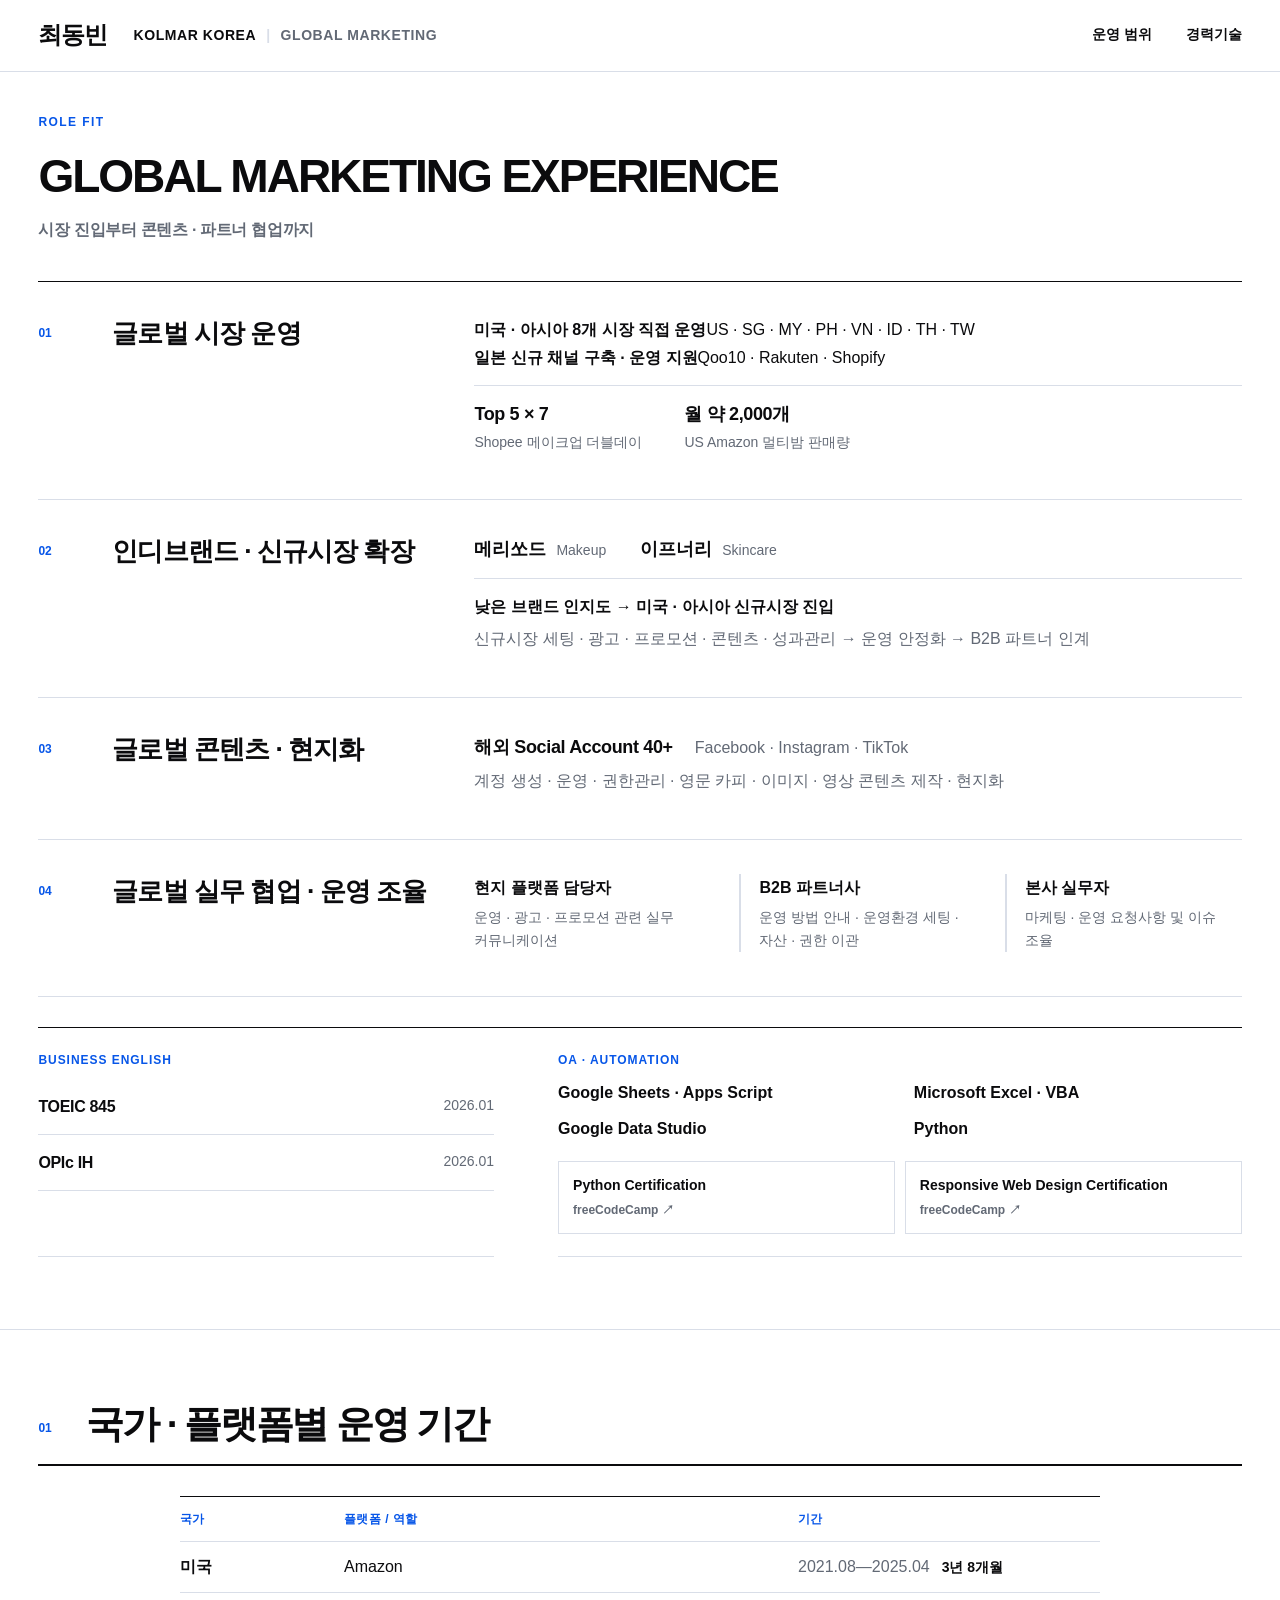
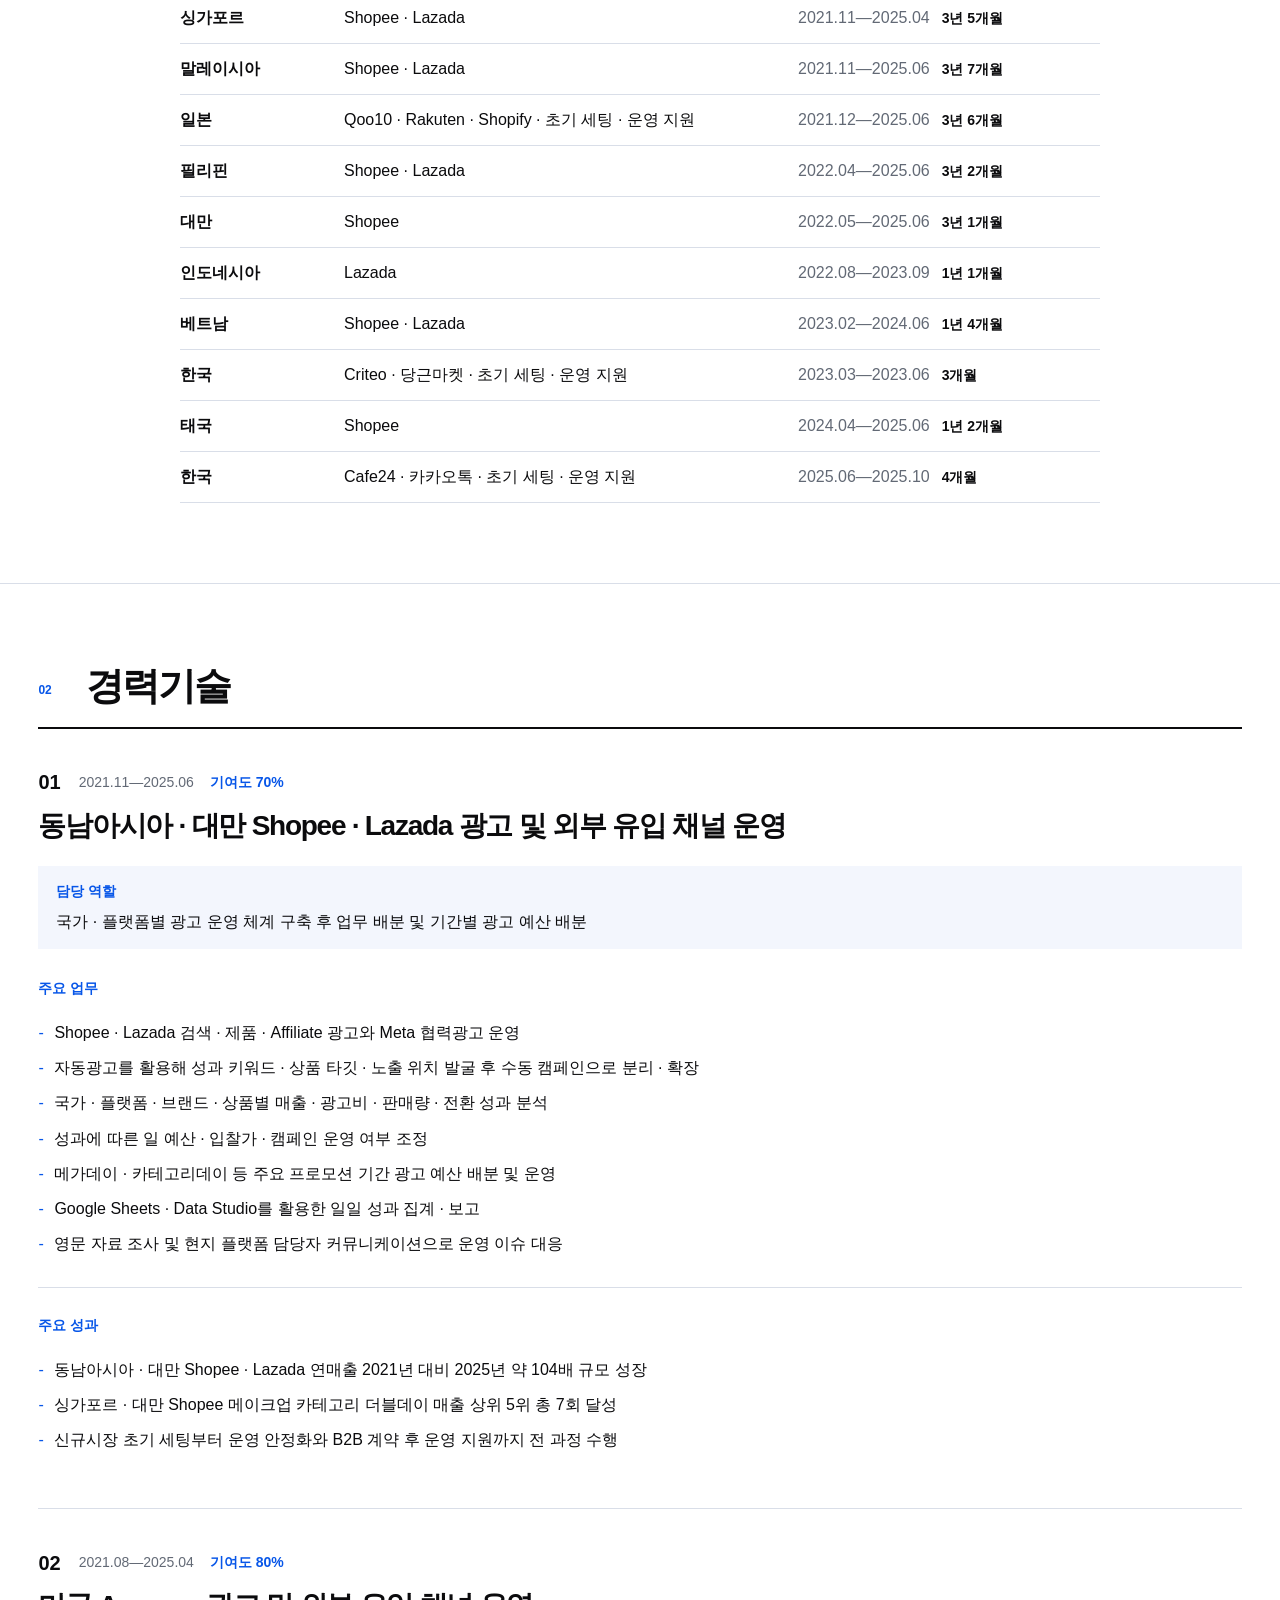
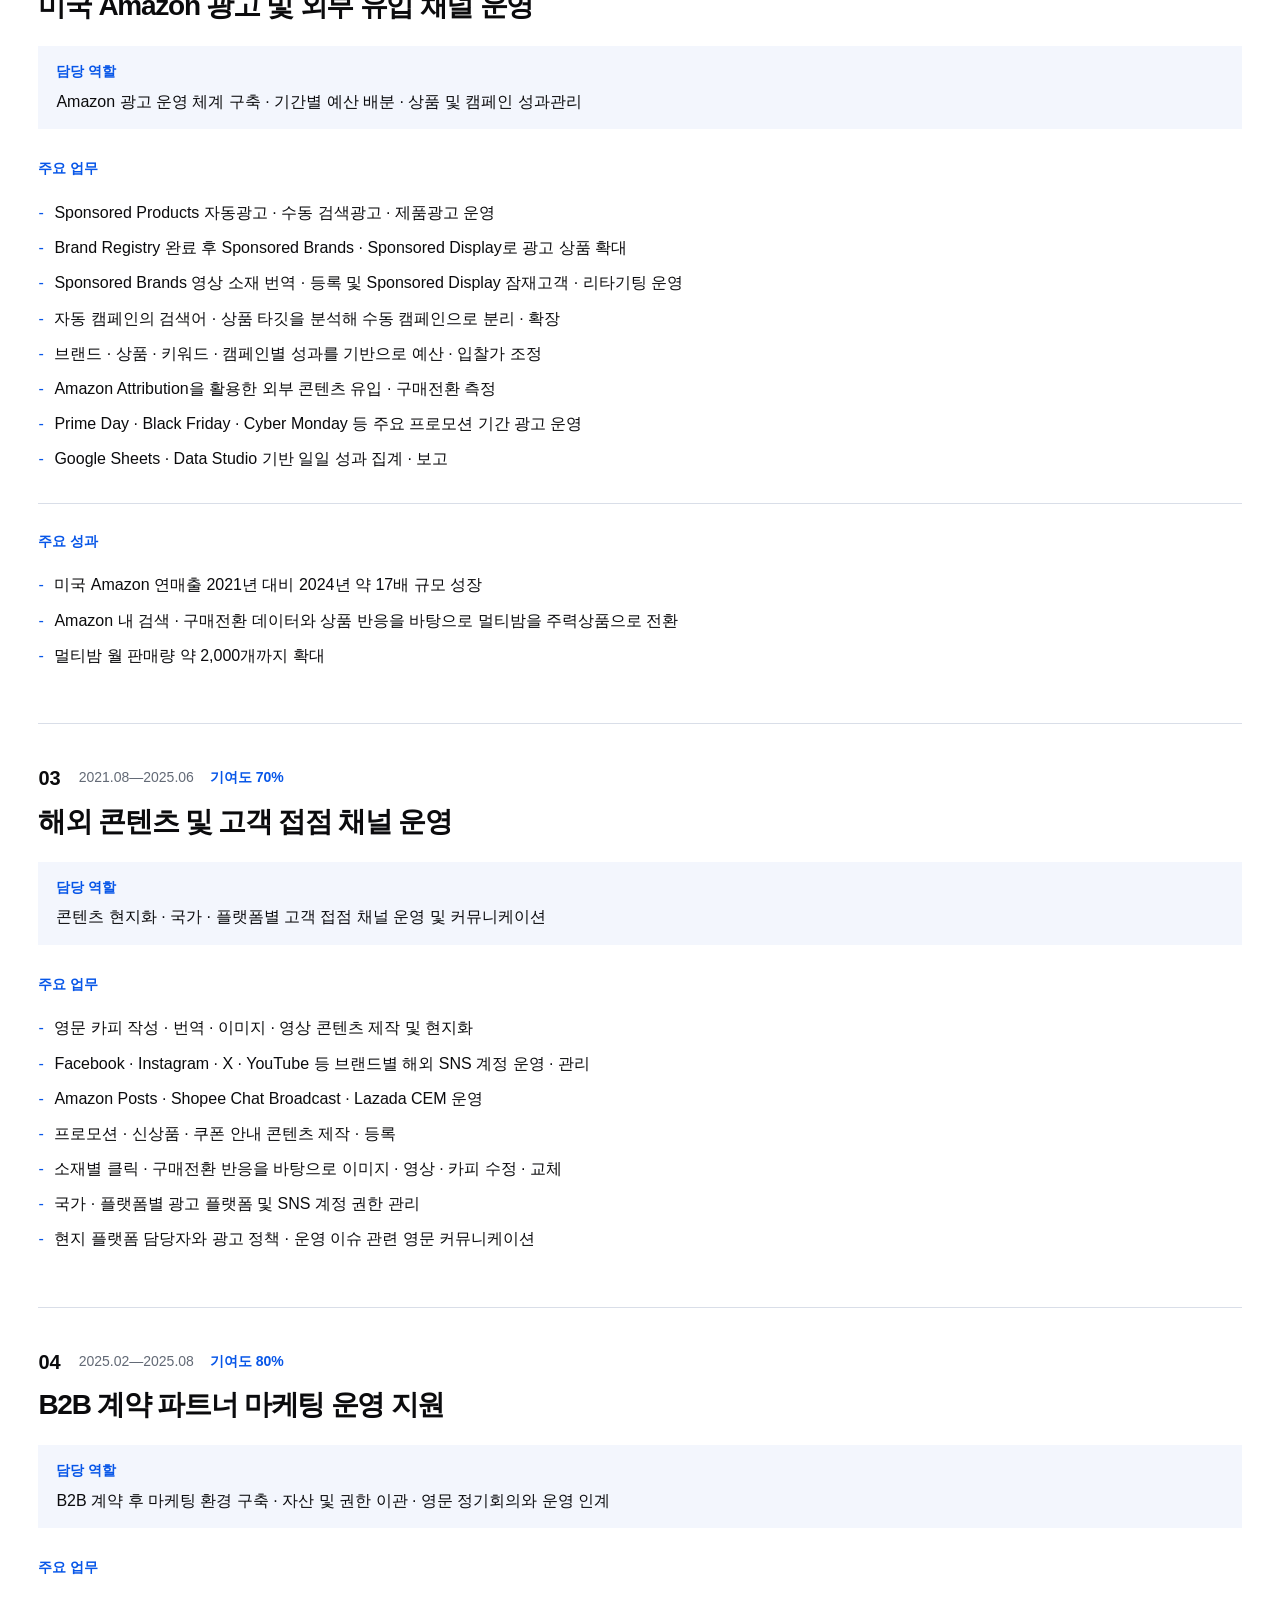
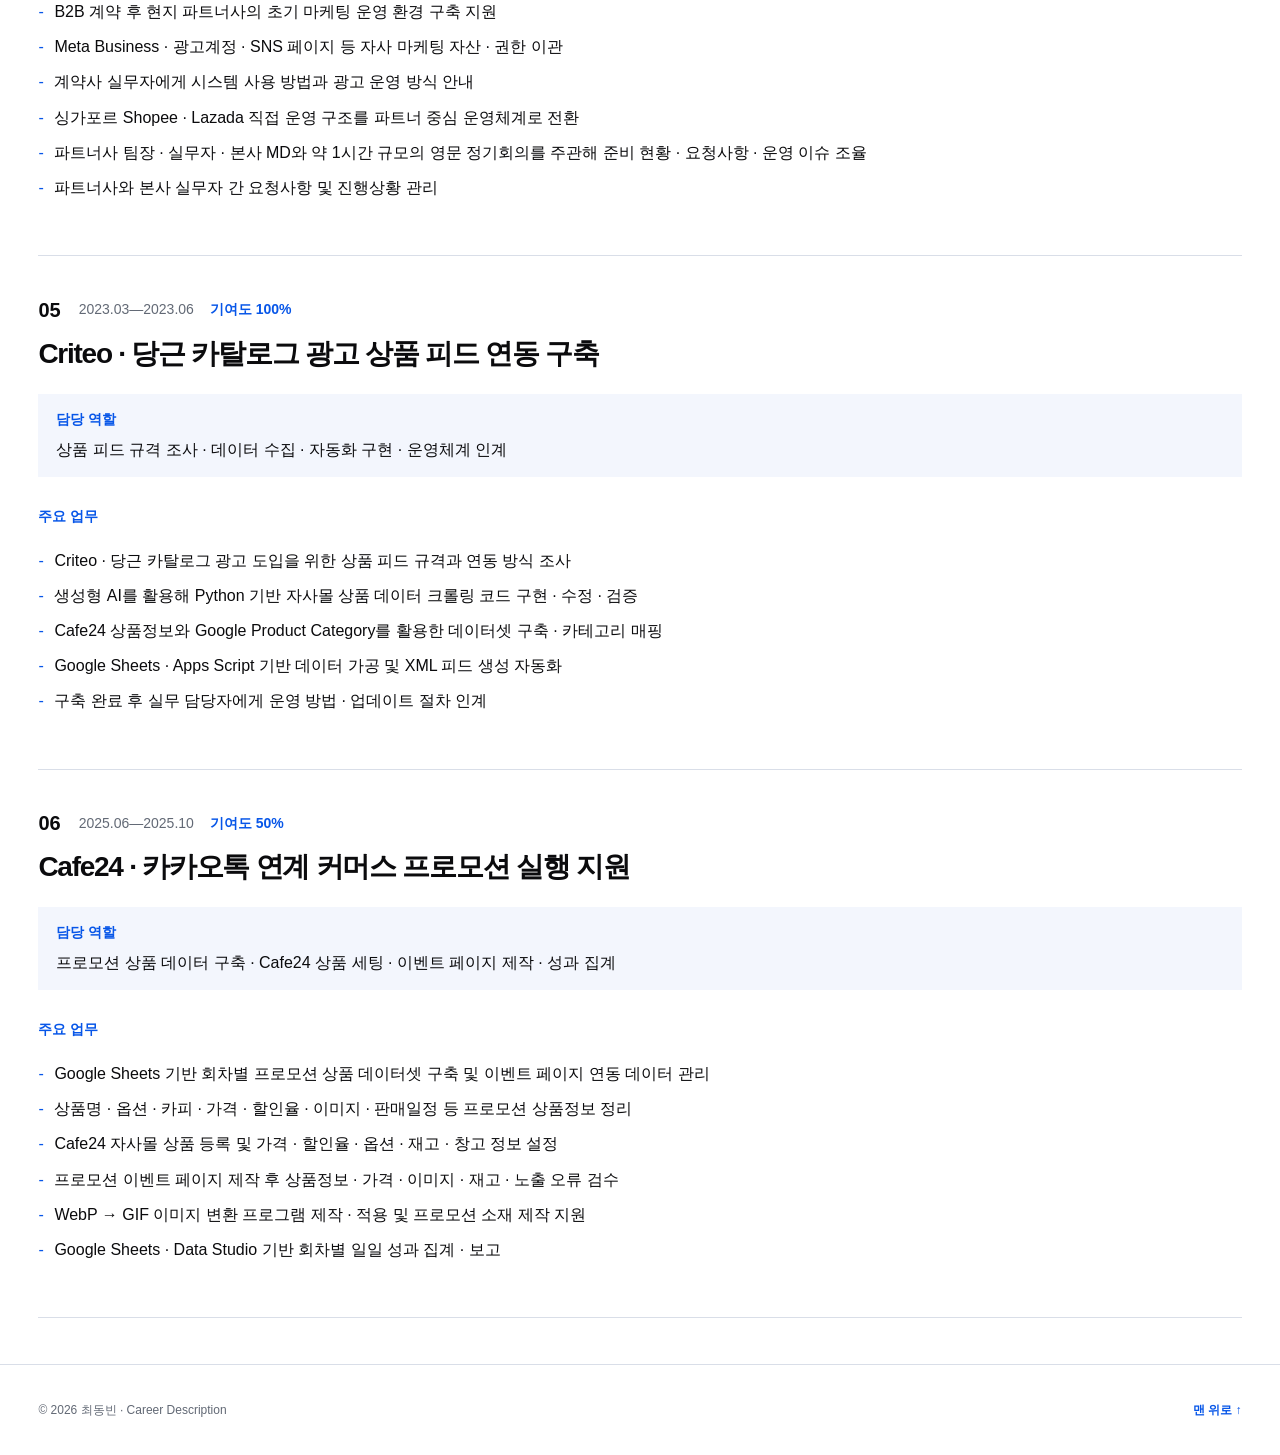
==== index.html @ efeac604 "Align market operation lines with consistent hierarchy" ====
<!doctype html>
<html lang="ko">
<head>
  <meta charset="UTF-8" />
  <meta name="viewport" content="width=device-width, initial-scale=1.0" />
  <meta name="description" content="최동빈 경력기술서 | 글로벌 이커머스 마케팅 및 해외사업 운영" />
  <meta name="theme-color" content="#ffffff" />
  <title>최동빈 | 경력기술서</title>
  <link rel="stylesheet" href="styles.css" />
  <script src="script.js" defer></script>
</head>
<body>
  <a class="skip-link" href="#main">본문으로 바로가기</a>
  <header class="site-header">
    <a class="brand" href="#top">최동빈</a>
    <div class="application-label" aria-label="지원 회사 및 직무">
      <strong>KOLMAR KOREA</strong>
      <span class="application-divider" aria-hidden="true">|</span>
      <span class="application-role">GLOBAL MARKETING</span>
    </div>
    <button class="menu-button" type="button" aria-expanded="false" aria-controls="site-nav">
      <span></span><span></span><span></span><span class="sr-only">메뉴 열기</span>
    </button>
    <nav id="site-nav" class="site-nav" aria-label="주요 메뉴">
      <a href="#scope">운영 범위</a>
      <a href="#career">경력기술</a>
    </nav>
  </header>

  <main id="main">
    <section id="top" class="hero shell role-hero">
      <div class="eyebrow">ROLE FIT</div>
      <div class="role-hero-head compact">
        <div>
          <h1>GLOBAL MARKETING EXPERIENCE</h1>
          <p class="role-hero-tagline">시장 진입부터 콘텐츠 · 파트너 협업까지</p>
        </div>
      </div>

      <div class="role-experience-grid" aria-label="글로벌마케팅 직무 연계 경험">
        <article class="role-experience">
          <span class="fit-no">01</span>
          <h2>글로벌 시장 운영</h2>
          <div class="fit-content">
            <div class="fit-market-lines">
              <div><strong>미국 · 아시아 8개 시장 직접 운영</strong><span>US · SG · MY · PH · VN · ID · TH · TW</span></div>
              <div><strong>일본 신규 채널 구축 · 운영 지원</strong><span>Qoo10 · Rakuten · Shopify</span></div>
            </div>
            <div class="fit-metrics" aria-label="주요 성과">
              <div><strong>Top 5 × 7</strong><span>Shopee 메이크업 더블데이</span></div>
              <div><strong>월 약 2,000개</strong><span>US Amazon 멀티밤 판매량</span></div>
            </div>
          </div>
        </article>

        <article class="role-experience">
          <span class="fit-no">02</span>
          <h2>인디브랜드 · 신규시장 확장</h2>
          <div class="fit-content">
            <div class="brand-inline" aria-label="운영 브랜드 및 카테고리">
              <span><strong>메리쏘드</strong><em>Makeup</em></span>
              <span><strong>이프너리</strong><em>Skincare</em></span>
            </div>
            <p class="fit-process">낮은 브랜드 인지도 → 미국 · 아시아 신규시장 진입</p>
            <p class="fit-detail">신규시장 세팅 · 광고 · 프로모션 · 콘텐츠 · 성과관리 → 운영 안정화 → B2B 파트너 인계</p>
          </div>
        </article>

        <article class="role-experience">
          <span class="fit-no">03</span>
          <h2>글로벌 콘텐츠 · 현지화</h2>
          <div class="fit-content">
            <div class="fit-lead">
              <strong>해외 Social Account 40+</strong>
              <span>Facebook · Instagram · TikTok</span>
            </div>
            <p class="fit-detail">계정 생성 · 운영 · 권한관리 · 영문 카피 · 이미지 · 영상 콘텐츠 제작 · 현지화</p>
          </div>
        </article>

        <article class="role-experience">
          <span class="fit-no">04</span>
          <h2>글로벌 실무 협업 · 운영 조율</h2>
          <div class="fit-content stakeholder-grid">
            <div><strong>현지 플랫폼 담당자</strong><span>운영 · 광고 · 프로모션 관련 실무 커뮤니케이션</span></div>
            <div><strong>B2B 파트너사</strong><span>운영 방법 안내 · 운영환경 세팅 · 자산 · 권한 이관</span></div>
            <div><strong>본사 실무자</strong><span>마케팅 · 운영 요청사항 및 이슈 조율</span></div>
          </div>
        </article>
      </div>

      <div class="role-qualification-grid">
        <article class="qualification-card">
          <span class="qualification-label">BUSINESS ENGLISH</span>
          <div class="credential-list">
            <div><strong>TOEIC 845</strong><time>2026.01</time></div>
            <div><strong>OPIc IH</strong><time>2026.01</time></div>
          </div>
        </article>

        <article class="qualification-card">
          <span class="qualification-label">OA · AUTOMATION</span>
          <div class="oa-list">
            <strong>Google Sheets · Apps Script</strong>
            <strong>Microsoft Excel · VBA</strong>
            <strong>Google Data Studio</strong>
            <strong>Python</strong>
          </div>
          <div class="certification-links" aria-label="freeCodeCamp certifications">
            <a href="https://www.freecodecamp.org/certification/potatorious/python-v9" target="_blank" rel="noopener noreferrer">
              <span>Python Certification</span><small>freeCodeCamp ↗</small>
            </a>
            <a href="https://www.freecodecamp.org/certification/potatorious/responsive-web-design-v9" target="_blank" rel="noopener noreferrer">
              <span>Responsive Web Design Certification</span><small>freeCodeCamp ↗</small>
            </a>
          </div>
        </article>
      </div>
    </section>

    <section id="scope" class="section shell">
      <header class="section-head"><span>01</span><h2>국가 · 플랫폼별 운영 기간</h2></header>
      <div class="market-table" role="table" aria-label="국가 플랫폼별 운영 기간">
        <div class="market-row market-head" role="row">
          <div>국가</div><div>플랫폼 / 역할</div><div>기간</div>
        </div>
        <div class="market-row" role="row"><div>미국</div><div>Amazon</div><div><span>2021.08—2025.04</span><small>3년 8개월</small></div></div>
        <div class="market-row" role="row"><div>싱가포르</div><div>Shopee · Lazada</div><div><span>2021.11—2025.04</span><small>3년 5개월</small></div></div>
        <div class="market-row" role="row"><div>말레이시아</div><div>Shopee · Lazada</div><div><span>2021.11—2025.06</span><small>3년 7개월</small></div></div>
        <div class="market-row" role="row"><div>일본</div><div>Qoo10 · Rakuten · Shopify · 초기 세팅 · 운영 지원</div><div><span>2021.12—2025.06</span><small>3년 6개월</small></div></div>
        <div class="market-row" role="row"><div>필리핀</div><div>Shopee · Lazada</div><div><span>2022.04—2025.06</span><small>3년 2개월</small></div></div>
        <div class="market-row" role="row"><div>대만</div><div>Shopee</div><div><span>2022.05—2025.06</span><small>3년 1개월</small></div></div>
        <div class="market-row" role="row"><div>인도네시아</div><div>Lazada</div><div><span>2022.08—2023.09</span><small>1년 1개월</small></div></div>
        <div class="market-row" role="row"><div>베트남</div><div>Shopee · Lazada</div><div><span>2023.02—2024.06</span><small>1년 4개월</small></div></div>
        <div class="market-row" role="row"><div>한국</div><div>Criteo · 당근마켓 · 초기 세팅 · 운영 지원</div><div><span>2023.03—2023.06</span><small>3개월</small></div></div>
        <div class="market-row" role="row"><div>태국</div><div>Shopee</div><div><span>2024.04—2025.06</span><small>1년 2개월</small></div></div>
        <div class="market-row" role="row"><div>한국</div><div>Cafe24 · 카카오톡 · 초기 세팅 · 운영 지원</div><div><span>2025.06—2025.10</span><small>4개월</small></div></div>
      </div>
    </section>

    <section id="career" class="section shell career-section">
      <header class="section-head"><span>02</span><h2>경력기술</h2></header>

      <article class="career-card">
        <header class="career-title">
          <div class="career-no">01</div>
          <div class="career-meta"><time>2021.11—2025.06</time><span>기여도 70%</span></div>
          <h3>동남아시아 · 대만 Shopee · Lazada 광고 및 외부 유입 채널 운영</h3>
        </header>
        <div class="role-box"><strong>담당 역할</strong><span>국가 · 플랫폼별 광고 운영 체계 구축 후 업무 배분 및 기간별 광고 예산 배분</span></div>
        <div class="career-body two-col">
          <div><h4>주요 업무</h4><ul>
            <li>Shopee · Lazada 검색 · 제품 · Affiliate 광고와 Meta 협력광고 운영</li>
            <li>자동광고를 활용해 성과 키워드 · 상품 타깃 · 노출 위치 발굴 후 수동 캠페인으로 분리 · 확장</li>
            <li>국가 · 플랫폼 · 브랜드 · 상품별 매출 · 광고비 · 판매량 · 전환 성과 분석</li>
            <li>성과에 따른 일 예산 · 입찰가 · 캠페인 운영 여부 조정</li>
            <li>메가데이 · 카테고리데이 등 주요 프로모션 기간 광고 예산 배분 및 운영</li>
            <li>Google Sheets · Data Studio를 활용한 일일 성과 집계 · 보고</li>
            <li>영문 자료 조사 및 현지 플랫폼 담당자 커뮤니케이션으로 운영 이슈 대응</li>
          </ul></div>
          <div><h4>주요 성과</h4><ul>
            <li>동남아시아 · 대만 Shopee · Lazada 연매출 2021년 대비 2025년 약 104배 규모 성장</li>
            <li>싱가포르 · 대만 Shopee 메이크업 카테고리 더블데이 매출 상위 5위 총 7회 달성</li>
            <li>신규시장 초기 세팅부터 운영 안정화와 B2B 계약 후 운영 지원까지 전 과정 수행</li>
          </ul></div>
        </div>
      </article>

      <article class="career-card">
        <header class="career-title">
          <div class="career-no">02</div>
          <div class="career-meta"><time>2021.08—2025.04</time><span>기여도 80%</span></div>
          <h3>미국 Amazon 광고 및 외부 유입 채널 운영</h3>
        </header>
        <div class="role-box"><strong>담당 역할</strong><span>Amazon 광고 운영 체계 구축 · 기간별 예산 배분 · 상품 및 캠페인 성과관리</span></div>
        <div class="career-body two-col">
          <div><h4>주요 업무</h4><ul>
            <li>Sponsored Products 자동광고 · 수동 검색광고 · 제품광고 운영</li>
            <li>Brand Registry 완료 후 Sponsored Brands · Sponsored Display로 광고 상품 확대</li>
            <li>Sponsored Brands 영상 소재 번역 · 등록 및 Sponsored Display 잠재고객 · 리타기팅 운영</li>
            <li>자동 캠페인의 검색어 · 상품 타깃을 분석해 수동 캠페인으로 분리 · 확장</li>
            <li>브랜드 · 상품 · 키워드 · 캠페인별 성과를 기반으로 예산 · 입찰가 조정</li>
            <li>Amazon Attribution을 활용한 외부 콘텐츠 유입 · 구매전환 측정</li>
            <li>Prime Day · Black Friday · Cyber Monday 등 주요 프로모션 기간 광고 운영</li>
            <li>Google Sheets · Data Studio 기반 일일 성과 집계 · 보고</li>
          </ul></div>
          <div><h4>주요 성과</h4><ul>
            <li>미국 Amazon 연매출 2021년 대비 2024년 약 17배 규모 성장</li>
            <li>Amazon 내 검색 · 구매전환 데이터와 상품 반응을 바탕으로 멀티밤을 주력상품으로 전환</li>
            <li>멀티밤 월 판매량 약 2,000개까지 확대</li>
          </ul></div>
        </div>
      </article>

      <article class="career-card">
        <header class="career-title">
          <div class="career-no">03</div>
          <div class="career-meta"><time>2021.08—2025.06</time><span>기여도 70%</span></div>
          <h3>해외 콘텐츠 및 고객 접점 채널 운영</h3>
        </header>
        <div class="role-box"><strong>담당 역할</strong><span>콘텐츠 현지화 · 국가 · 플랫폼별 고객 접점 채널 운영 및 커뮤니케이션</span></div>
        <div class="career-body single-col">
          <div><h4>주요 업무</h4><ul>
            <li>영문 카피 작성 · 번역 · 이미지 · 영상 콘텐츠 제작 및 현지화</li>
            <li>Facebook · Instagram · X · YouTube 등 브랜드별 해외 SNS 계정 운영 · 관리</li>
            <li>Amazon Posts · Shopee Chat Broadcast · Lazada CEM 운영</li>
            <li>프로모션 · 신상품 · 쿠폰 안내 콘텐츠 제작 · 등록</li>
            <li>소재별 클릭 · 구매전환 반응을 바탕으로 이미지 · 영상 · 카피 수정 · 교체</li>
            <li>국가 · 플랫폼별 광고 플랫폼 및 SNS 계정 권한 관리</li>
            <li>현지 플랫폼 담당자와 광고 정책 · 운영 이슈 관련 영문 커뮤니케이션</li>
          </ul></div>
        </div>
      </article>

      <article class="career-card">
        <header class="career-title">
          <div class="career-no">04</div>
          <div class="career-meta"><time>2025.02—2025.08</time><span>기여도 80%</span></div>
          <h3>B2B 계약 파트너 마케팅 운영 지원</h3>
        </header>
        <div class="role-box"><strong>담당 역할</strong><span>B2B 계약 후 마케팅 환경 구축 · 자산 및 권한 이관 · 영문 정기회의와 운영 인계</span></div>
        <div class="career-body single-col">
          <div><h4>주요 업무</h4><ul>
            <li>B2B 계약 후 현지 파트너사의 초기 마케팅 운영 환경 구축 지원</li>
            <li>Meta Business · 광고계정 · SNS 페이지 등 자사 마케팅 자산 · 권한 이관</li>
            <li>계약사 실무자에게 시스템 사용 방법과 광고 운영 방식 안내</li>
            <li>싱가포르 Shopee · Lazada 직접 운영 구조를 파트너 중심 운영체계로 전환</li>
            <li>파트너사 팀장 · 실무자 · 본사 MD와 약 1시간 규모의 영문 정기회의를 주관해 준비 현황 · 요청사항 · 운영 이슈 조율</li>
            <li>파트너사와 본사 실무자 간 요청사항 및 진행상황 관리</li>
          </ul></div>
        </div>
      </article>

      <article class="career-card">
        <header class="career-title">
          <div class="career-no">05</div>
          <div class="career-meta"><time>2023.03—2023.06</time><span>기여도 100%</span></div>
          <h3>Criteo · 당근 카탈로그 광고 상품 피드 연동 구축</h3>
        </header>
        <div class="role-box"><strong>담당 역할</strong><span>상품 피드 규격 조사 · 데이터 수집 · 자동화 구현 · 운영체계 인계</span></div>
        <div class="career-body single-col">
          <div><h4>주요 업무</h4><ul>
            <li>Criteo · 당근 카탈로그 광고 도입을 위한 상품 피드 규격과 연동 방식 조사</li>
            <li>생성형 AI를 활용해 Python 기반 자사몰 상품 데이터 크롤링 코드 구현 · 수정 · 검증</li>
            <li>Cafe24 상품정보와 Google Product Category를 활용한 데이터셋 구축 · 카테고리 매핑</li>
            <li>Google Sheets · Apps Script 기반 데이터 가공 및 XML 피드 생성 자동화</li>
            <li>구축 완료 후 실무 담당자에게 운영 방법 · 업데이트 절차 인계</li>
          </ul></div>
        </div>
      </article>

      <article class="career-card">
        <header class="career-title">
          <div class="career-no">06</div>
          <div class="career-meta"><time>2025.06—2025.10</time><span>기여도 50%</span></div>
          <h3>Cafe24 · 카카오톡 연계 커머스 프로모션 실행 지원</h3>
        </header>
        <div class="role-box"><strong>담당 역할</strong><span>프로모션 상품 데이터 구축 · Cafe24 상품 세팅 · 이벤트 페이지 제작 · 성과 집계</span></div>
        <div class="career-body single-col">
          <div><h4>주요 업무</h4><ul>
            <li>Google Sheets 기반 회차별 프로모션 상품 데이터셋 구축 및 이벤트 페이지 연동 데이터 관리</li>
            <li>상품명 · 옵션 · 카피 · 가격 · 할인율 · 이미지 · 판매일정 등 프로모션 상품정보 정리</li>
            <li>Cafe24 자사몰 상품 등록 및 가격 · 할인율 · 옵션 · 재고 · 창고 정보 설정</li>
            <li>프로모션 이벤트 페이지 제작 후 상품정보 · 가격 · 이미지 · 재고 · 노출 오류 검수</li>
            <li>WebP → GIF 이미지 변환 프로그램 제작 · 적용 및 프로모션 소재 제작 지원</li>
            <li>Google Sheets · Data Studio 기반 회차별 일일 성과 집계 · 보고</li>
          </ul></div>
        </div>
      </article>
    </section>

  </main>

  <footer class="site-footer shell">
    <p>© 2026 최동빈 · Career Description</p>
    <a href="#top">맨 위로 ↑</a>
  </footer>
</body>
</html>
---- styles.css ----
:root {
  --white:#fff;
  --black:#0b0b0d;
  --muted:#626975;
  --blue:#0756e8;
  --soft:#f3f6fd;
  --line:#d9dee8;
  --max:1180px;
  --gutter:clamp(22px,4.5vw,64px);
  --sans:Pretendard,"Noto Sans KR","Apple SD Gothic Neo","Malgun Gothic",Arial,sans-serif;

  /* Global type scale */
  --text-xs:12px;
  --text-sm:14px;
  --text-body:16px;
  --text-md:18px;
  --text-lg:24px;
  --text-xl:30px;
  --text-section:clamp(38px,3vw,46px);
  --text-display:clamp(48px,4vw,58px);
}
*{box-sizing:border-box}
html{scroll-behavior:smooth}
body{margin:0;background:var(--white);color:var(--black);font-family:var(--sans);font-size:var(--text-body);line-height:1.7;word-break:keep-all}
a{color:inherit;text-decoration:none}
button{font:inherit}
em{font-style:normal;color:var(--blue)}
section{scroll-margin-top:78px}
.shell{width:min(100%,var(--max));margin:0 auto;padding-left:var(--gutter);padding-right:var(--gutter)}
.sr-only{position:absolute;width:1px;height:1px;margin:-1px;overflow:hidden;clip:rect(0,0,0,0);white-space:nowrap}
.skip-link{position:fixed;top:-60px;left:12px;z-index:100;padding:10px 14px;background:var(--blue);color:#fff;font-weight:700}
.skip-link:focus{top:12px}
.site-header{position:fixed;inset:0 0 auto;z-index:50;height:72px;padding:0 var(--gutter);display:flex;align-items:center;justify-content:space-between;background:rgba(255,255,255,.96);border-bottom:1px solid var(--line);backdrop-filter:blur(10px)}
.brand{font-size:var(--text-lg);font-weight:850;letter-spacing:-.04em}
.application-label{margin-left:26px;margin-right:auto;display:flex;align-items:center;gap:10px;font-size:var(--text-sm);letter-spacing:.04em}
.application-label strong{font-weight:850}
.application-label .application-role{color:var(--muted);font-weight:700}
.application-label .application-divider{color:var(--line);font-weight:700}
.site-nav{display:flex;gap:clamp(18px,2.6vw,38px);font-size:var(--text-sm);font-weight:700}
.site-nav a{padding:6px 0;border-bottom:2px solid transparent}
.site-nav a:hover,.site-nav a:focus-visible{color:var(--blue);border-color:var(--blue)}
.menu-button{display:none;width:42px;height:42px;padding:10px;border:1px solid var(--line);background:#fff}
.menu-button>span:not(.sr-only){display:block;height:2px;margin:4px 0;background:currentColor}
.hero{padding-top:142px;padding-bottom:100px;border-bottom:1px solid var(--line)}
.eyebrow{margin-bottom:34px;color:var(--blue);font-size:var(--text-xs);font-weight:850;letter-spacing:.12em}
.hero-grid{display:grid;grid-template-columns:minmax(0,1.45fr) minmax(280px,.7fr);gap:clamp(48px,8vw,110px);align-items:end}
.hero h1{margin:0;font-size:var(--text-display);line-height:1.2;letter-spacing:-.06em}
.hero-copy{max-width:760px;margin:34px 0 0;font-size:var(--text-md);line-height:1.9;color:#2c3036}
.hero-summary{margin:0;border-top:1px solid var(--black)}
.hero-summary div{padding:21px 0;border-bottom:1px solid var(--line)}
.hero-summary dt{color:var(--blue);font-size:var(--text-xs);font-weight:850;letter-spacing:.04em}
.hero-summary dd{margin:7px 0 0;font-size:var(--text-md);font-weight:760;letter-spacing:-.025em}
.role-hero{padding-top:132px;padding-bottom:86px}
.role-hero-head{display:grid;grid-template-columns:minmax(0,1fr) minmax(300px,.7fr);gap:clamp(44px,7vw,96px);align-items:end}
.hero-kicker{margin:0 0 14px;color:var(--muted);font-size:var(--text-sm);font-weight:700;letter-spacing:.02em}
.role-hero h1{margin:0;font-size:var(--text-display);line-height:1.18;letter-spacing:-.055em}
.role-hero-intro{margin:0 0 5px;font-size:var(--text-md);line-height:1.9;color:#2c3036}
.role-experience-grid{display:grid;grid-template-columns:repeat(2,minmax(0,1fr));margin-top:54px;border-top:1px solid var(--black);border-left:1px solid var(--line)}
.role-experience{min-height:220px;padding:28px 30px 30px;border-right:1px solid var(--line);border-bottom:1px solid var(--line)}
.role-experience>span{display:block;margin-bottom:24px;color:var(--blue);font-size:var(--text-xs);font-weight:850}
.role-experience h2{margin:0 0 13px;font-size:var(--text-lg);letter-spacing:-.035em}
.role-experience p{margin:0;color:var(--muted);font-size:var(--text-body);line-height:1.85}
.role-hero-meta{display:grid;grid-template-columns:1fr 1.4fr 1fr;margin:38px 0 0;border-top:1px solid var(--black)}
.role-hero-meta div{padding:18px 22px 0 0}
.role-hero-meta dt{color:var(--blue);font-size:var(--text-xs);font-weight:850;letter-spacing:.08em}
.role-hero-meta dd{margin:6px 0 0;font-size:var(--text-sm);font-weight:700}
.role-hero-head.compact{grid-template-columns:1fr}
.role-hero-head.compact h1{font-size:var(--text-display)}
.role-hero-tagline{margin:18px 0 0;color:var(--muted);font-size:var(--text-md);font-weight:650;letter-spacing:-.02em}
.role-experience p strong{display:inline-block;margin-bottom:5px;color:var(--black);font-size:var(--text-body)}
.role-qualification-grid{display:grid;grid-template-columns:1fr 1fr;gap:0 42px;margin-top:38px;border-top:1px solid var(--black)}
.role-qualification-grid article{padding:24px 0;border-bottom:1px solid var(--line)}
.role-qualification-grid span{display:block;margin-bottom:8px;color:var(--blue);font-size:var(--text-xs);font-weight:850;letter-spacing:.08em}
.role-qualification-grid strong{display:block;font-size:var(--text-body);line-height:1.7}
.role-qualification-grid p{margin:8px 0 0;color:var(--muted);font-size:var(--text-sm);line-height:1.75}
.role-outcomes{display:grid;gap:7px;margin-top:18px;padding-top:16px;border-top:1px solid var(--line)}
.role-outcomes b{font-size:var(--text-sm);line-height:1.55}
.brand-pair{display:grid;grid-template-columns:1fr 1fr;gap:12px;margin:4px 0 16px}
.brand-pair div{padding:12px 14px;background:var(--soft)}
.brand-pair strong{display:block;font-size:var(--text-body)}
.brand-pair small{display:block;margin-top:2px;color:var(--muted);font-size:var(--text-xs)}
.stakeholder-list{display:grid;gap:11px}
.stakeholder-list p{margin:0}
.stakeholder-list strong{color:var(--black)}
.credential-list{display:grid;grid-template-columns:1fr;gap:0;margin-top:4px}
.credential-list div{display:grid;grid-template-columns:1fr auto;align-items:center;gap:18px;padding:14px 0;border-bottom:1px solid var(--line)}
.credential-list strong{font-size:var(--text-md);letter-spacing:-.02em}
.credential-list time{color:var(--muted);font-size:var(--text-sm)}
.oa-list{display:grid;gap:6px;margin-top:2px}
.oa-list strong{font-size:var(--text-body);line-height:1.5}
.qualification-card{min-width:0}
.qualification-label{display:block}
.certification-links{display:grid;grid-template-columns:1fr 1fr;gap:10px;margin-top:18px}
.certification-links a{display:flex;flex-direction:column;align-items:flex-start;justify-content:flex-start;gap:5px;padding:13px 14px;border:1px solid var(--line);transition:.15s ease}
.certification-links a:hover,.certification-links a:focus-visible{border-color:var(--blue);color:var(--blue)}
.certification-links span{margin:0;color:inherit;font-size:var(--text-sm);font-weight:800;line-height:1.45;letter-spacing:0}
.certification-links small{display:block;color:var(--muted);font-size:var(--text-xs);font-weight:700}
.section{padding-top:104px;padding-bottom:112px;border-bottom:1px solid var(--line)}
.section-head{display:grid;grid-template-columns:48px 1fr;align-items:end;padding-bottom:24px;border-bottom:2px solid var(--black)}
.section-head span{margin-bottom:8px;color:var(--blue);font-size:var(--text-xs);font-weight:850}
.section-head h2{margin:0;font-size:var(--text-section);line-height:1.15;letter-spacing:-.055em}
.summary-grid{display:grid;grid-template-columns:1.18fr .82fr;gap:clamp(48px,8vw,110px);padding-top:56px}
.summary-main h3{margin:0 0 28px;font-size:var(--text-xl);line-height:1.35;letter-spacing:-.045em}
.summary-main p{margin:0 0 18px;font-size:var(--text-body)}
.facts{margin:0;border-top:1px solid var(--black)}
.facts div{display:grid;grid-template-columns:110px 1fr;gap:18px;padding:20px 0;border-bottom:1px solid var(--line)}
.facts dt{color:var(--blue);font-size:var(--text-xs);font-weight:850}
.facts dd{margin:0}
.facts strong{display:block;font-size:var(--text-lg);letter-spacing:-.04em}
.facts span{display:block;margin-top:4px;color:var(--muted);font-size:var(--text-sm)}
.market-table{width:min(100%,920px);margin:40px auto 0;border-top:1px solid var(--black)}
.market-row{display:grid;grid-template-columns:140px 430px 250px;gap:24px;align-items:center;padding:14px 0;border-bottom:1px solid var(--line);font-size:var(--text-body)}
.market-row>div:first-child{font-weight:780}
.market-row>div:last-child{display:flex;justify-content:flex-start;align-items:baseline;gap:12px;text-align:left;color:var(--muted)}
.market-row>div:last-child small{min-width:64px;color:var(--black);font-size:var(--text-sm);font-weight:750}
.market-head{color:var(--blue);font-size:var(--text-xs);font-weight:850;letter-spacing:.04em}
.market-head>div:last-child{color:var(--blue)}
.career-section{padding-bottom:46px}
.career-card{padding:46px 0 54px;border-bottom:1px solid var(--line)}
.career-title{display:grid;grid-template-columns:max-content minmax(0,1fr);column-gap:18px;row-gap:16px;align-items:center}
.career-no{font-size:20px;font-weight:850;line-height:1;color:var(--black)}
.career-meta{display:flex;flex-direction:row;align-items:center;flex-wrap:wrap;gap:8px 16px;font-size:var(--text-sm)}
.career-meta time{color:var(--muted)}
.career-meta span{color:var(--blue);font-weight:800}
.career-title h3{grid-column:1/-1;margin:0;font-size:var(--text-xl);line-height:1.3;letter-spacing:-.045em}
.role-box{margin:22px 0 0;padding:15px 18px;background:var(--soft);font-size:var(--text-body)}
.role-box strong{display:block;margin-bottom:4px;color:var(--blue);font-size:var(--text-sm)}
.career-body{margin:28px 0 0}
.career-body.two-col{display:grid;grid-template-columns:1fr;gap:28px}
.career-body.two-col>div+div{padding-top:26px;border-top:1px solid var(--line)}
.career-body.single-col{max-width:none}
.career-body h4{margin:0 0 14px;color:var(--blue);font-size:var(--text-sm)}
ul{margin:0;padding:0;list-style:none}
li{position:relative;padding:4px 0 4px 16px;font-size:var(--text-body);line-height:1.72}
li::before{content:"-";position:absolute;left:0;color:var(--blue)}
.tools-section{padding-bottom:100px}
.tool-grid{display:grid;grid-template-columns:1fr 1fr;gap:0 42px;margin-top:54px;border-top:1px solid var(--black)}
.tool-grid>div{padding:25px 0;border-bottom:1px solid var(--line)}
.tool-grid h3{margin:0 0 9px;font-size:16px}
.tool-grid p{margin:0;color:var(--muted);font-size:14px}
.site-footer{min-height:90px;display:flex;align-items:center;justify-content:space-between;color:var(--muted);font-size:var(--text-xs)}
.site-footer a{color:var(--blue);font-weight:750}
@media (min-width:901px){
  :root{
    --max:1380px;
    --gutter:clamp(28px,3vw,48px);
  }

  .role-hero{
    padding-top:112px;
    padding-bottom:72px;
  }
  .eyebrow{
    margin-bottom:20px;
    font-size:var(--text-xs);
  }
  .role-hero-head.compact h1{
    font-size:clamp(42px,3.6vw,56px);
    line-height:1.08;
    letter-spacing:-.045em;
    white-space:nowrap;
  }
  .role-hero-tagline{
    margin-top:14px;
    font-size:var(--text-body);
  }
  .role-experience-grid{
    grid-template-columns:1fr;
    margin-top:38px;
    border-left:0;
  }
  .role-experience{
    display:grid;
    grid-template-columns:48px 300px minmax(0,1fr);
    column-gap:28px;
    row-gap:10px;
    align-items:start;
    min-height:0;
    padding:30px 0;
    border-right:0;
    border-bottom:1px solid var(--line);
  }
  .role-experience>span{
    grid-column:1;
    grid-row:1 / span 2;
    margin:3px 0 0;
  }
  .role-experience h2{
    grid-column:2;
    grid-row:1 / span 2;
    margin:0;
    padding-right:18px;
  }
  .role-experience>p,
  .role-experience>.stakeholder-list,
  .role-experience>.brand-pair{
    grid-column:3;
  }
  .role-experience>.role-outcomes{
    grid-column:3;
    margin-top:4px;
  }
  .role-experience>span{
    font-size:var(--text-xs);
  }
  .role-experience h2{
    font-size:var(--text-lg);
  }
  .role-experience p{
    font-size:var(--text-body);
    line-height:1.72;
  }
  .role-experience p strong{
    font-size:var(--text-body);
  }
  .role-outcomes{
    margin-top:16px;
    padding-top:14px;
  }
  .role-outcomes b{
    font-size:var(--text-sm);
    line-height:1.6;
  }
  .brand-pair{
    gap:14px;
    margin:6px 0 18px;
  }
  .brand-pair div{
    padding:14px 16px;
  }
  .brand-pair strong{
    font-size:var(--text-body);
  }
  .brand-pair small{
    font-size:var(--text-xs);
  }
  .stakeholder-list{
    gap:14px;
  }
  .role-qualification-grid{
    grid-template-columns:minmax(300px,.8fr) minmax(0,1.2fr);
    gap:0 64px;
    margin-top:30px;
  }
  .role-qualification-grid article{
    padding:22px 0;
  }
  .role-qualification-grid strong{
    font-size:var(--text-body);
  }
  .role-qualification-grid p{
    font-size:var(--text-sm);
    line-height:1.7;
  }
  .oa-list{grid-template-columns:1fr 1fr;gap:8px 28px}
  .oa-list strong{padding:2px 0}

  #scope{
    padding-top:72px;
    padding-bottom:80px;
  }
  #scope .section-head{
    padding-bottom:18px;
  }
  #scope .section-head h2{
    font-size:var(--text-section);
  }
  .market-table{
    width:min(100%,920px);
    margin-top:30px;
  }
  .market-row{
    grid-template-columns:140px 430px 250px;
    gap:24px;
    padding:13px 0;
    font-size:var(--text-body);
    line-height:1.5;
  }
  .market-head{
    font-size:var(--text-xs);
  }

  #career{
    padding-top:80px;
  }
  #career .section-head{
    padding-bottom:18px;
  }
  #career .section-head h2{
    font-size:var(--text-section);
  }
  .career-card{
    padding:42px 0 50px;
  }
  .career-title{
    grid-template-columns:max-content minmax(0,1fr);
    column-gap:18px;
    row-gap:14px;
  }
  .career-no{
    font-size:20px;
  }
  .career-meta{
    font-size:var(--text-sm);
  }
  .career-title h3{
    grid-column:1/-1;
    font-size:28px;
    line-height:1.28;
    white-space:nowrap;
  }
  .role-box{
    margin:22px 0 0;
    padding:14px 18px;
    font-size:var(--text-body);
  }
  .career-body{
    margin:28px 0 0;
  }
  .career-body.two-col{
    grid-template-columns:1fr;
    gap:26px;
  }
  .career-body.single-col{
    max-width:none;
  }
  .career-body h4{
    font-size:var(--text-sm);
  }
  li{
    padding-top:4px;
    padding-bottom:4px;
    font-size:var(--text-body);
    line-height:1.7;
  }
}


/* Role-fit readability pass */
.fit-content{min-width:0}
.fit-lead{display:grid;gap:4px}
.fit-lead strong{font-size:var(--text-md);letter-spacing:-.02em;white-space:nowrap}
.fit-lead span{color:var(--muted);font-size:var(--text-body)}
.fit-metrics{display:flex;flex-wrap:wrap;gap:18px 42px;margin-top:14px}
.fit-metrics>div{display:grid;gap:2px}
.fit-metrics strong{font-size:var(--text-md);letter-spacing:-.02em}
.fit-metrics span{color:var(--muted);font-size:var(--text-sm)}
.brand-inline{display:flex;flex-wrap:wrap;gap:12px 34px;padding-bottom:13px;border-bottom:1px solid var(--line)}
.brand-inline>span{display:flex;align-items:baseline;gap:10px}
.brand-inline strong{font-size:var(--text-md)}
.brand-inline em{color:var(--muted);font-size:var(--text-sm);font-style:normal}
.fit-process{margin:14px 0 0!important;color:var(--black)!important;font-weight:750}
.fit-detail{margin:5px 0 0!important;color:var(--muted)!important}
.stakeholder-grid{display:grid}
.stakeholder-grid>div{display:grid;gap:5px}
.stakeholder-grid strong{font-size:var(--text-body)}
.stakeholder-grid span{color:var(--muted);font-size:var(--text-sm);line-height:1.65}

@media (min-width:901px){
  .role-experience{
    grid-template-columns:42px 330px minmax(0,1fr);
    column-gap:32px;
    padding:34px 0;
  }
  .role-experience h2{
    font-size:26px;
    line-height:1.35;
    letter-spacing:-.035em;
    white-space:nowrap;
  }
  .fit-no{
    padding-top:4px;
  }
  .fit-content{
    align-self:center;
  }
  .fit-lead{
    grid-template-columns:max-content minmax(0,1fr);
    align-items:baseline;
    column-gap:22px;
  }
  .fit-metrics{
    padding-top:13px;
    border-top:1px solid var(--line);
  }
  .brand-inline{
    margin-bottom:3px;
  }
  .stakeholder-grid{
    grid-template-columns:repeat(3,minmax(0,1fr));
    gap:28px;
  }
  .stakeholder-grid>div{
    padding-left:18px;
    border-left:2px solid var(--line);
  }
  .stakeholder-grid>div:first-child{
    padding-left:0;
    border-left:0;
  }
}

@media (max-width:900px){
  .hero-grid,.summary-grid,.role-hero-head{grid-template-columns:1fr}
  .role-hero-head.compact h1{white-space:normal}
  .hero-summary{display:grid;grid-template-columns:repeat(3,1fr)}
  .role-experience-grid{grid-template-columns:1fr 1fr}
  .role-hero-meta{grid-template-columns:1fr 1fr}
  .role-qualification-grid{grid-template-columns:1fr 1fr}
  .hero-summary div{padding-right:16px}
  .career-body,.role-box{margin-left:0}
}
@media (max-width:900px){
  .fit-lead{gap:5px}
  .fit-metrics{gap:14px 28px}
  .stakeholder-grid{gap:14px}
}
@media (max-width:700px){
  :root{
    --gutter:20px;
    --text-xs:11px;
    --text-sm:13px;
    --text-body:15px;
    --text-md:16px;
    --text-lg:22px;
    --text-xl:26px;
    --text-section:34px;
    --text-display:clamp(32px,9vw,44px);
  }
  body{word-break:normal;overflow-wrap:anywhere}
  .site-header{height:64px}
  .application-label{display:none}
  .menu-button{display:block}
  .site-nav{position:absolute;top:63px;left:0;right:0;padding:20px var(--gutter);flex-direction:column;gap:10px;background:#fff;border-bottom:1px solid var(--black);visibility:hidden;opacity:0;transform:translateY(-8px);transition:.16s ease}
  .site-nav.is-open{visibility:visible;opacity:1;transform:none}
  .hero{padding-top:112px;padding-bottom:72px}
  .hero-summary{grid-template-columns:1fr}
  .role-hero{padding-top:104px;padding-bottom:64px}
  .role-experience-grid{grid-template-columns:1fr;margin-top:38px}
  .role-experience{display:block;min-height:0;padding:26px 0;border-right:0;border-left:0}
  .role-experience-grid{border-left:0}
  .role-experience h2{margin:8px 0 14px;white-space:normal}
  .fit-lead{display:grid;grid-template-columns:1fr;gap:4px}
  .fit-metrics{display:grid;grid-template-columns:1fr 1fr;gap:12px;margin-top:14px;padding-top:12px;border-top:1px solid var(--line)}
  .brand-inline{gap:8px 22px}
  .stakeholder-grid{grid-template-columns:1fr;gap:12px}
  .role-hero-meta{grid-template-columns:1fr;margin-top:28px}
  .role-qualification-grid{grid-template-columns:1fr;margin-top:28px}
  .brand-pair,.credential-list{grid-template-columns:1fr}
  .oa-list,.certification-links{grid-template-columns:1fr}
  .role-hero-meta div{padding:15px 0;border-bottom:1px solid var(--line)}
  .section{padding-top:76px;padding-bottom:82px}
  .section-head{grid-template-columns:34px 1fr}
  .facts div{grid-template-columns:90px 1fr}
  .market-row{grid-template-columns:78px 1fr;gap:7px 12px}
  .market-row>div:last-child{grid-column:2;justify-content:flex-start;flex-wrap:wrap;gap:4px 10px;text-align:left;font-size:var(--text-xs)}
  .market-row>div:last-child small{min-width:0;font-size:var(--text-xs)}
  .market-head{display:none}
  .career-card{padding:36px 0 42px}
  .career-title{grid-template-columns:max-content 1fr;gap:10px 14px}
  .career-meta{grid-column:2;flex-wrap:wrap;gap:5px 12px}
  .career-title h3{grid-column:1/-1;margin-top:4px;white-space:normal;font-size:24px}
  .career-body.two-col{grid-template-columns:1fr;gap:26px}
  .tool-grid{grid-template-columns:1fr}
  .site-footer{padding-top:22px;padding-bottom:22px;flex-direction:column;align-items:flex-start;gap:7px}
}
@media print{
  .site-header,.skip-link,.site-footer{display:none!important}
  .hero{padding-top:30px}
  .section{break-inside:auto;padding-top:48px;padding-bottom:48px}
  .career-card{break-inside:avoid}
  a{color:#000}
}
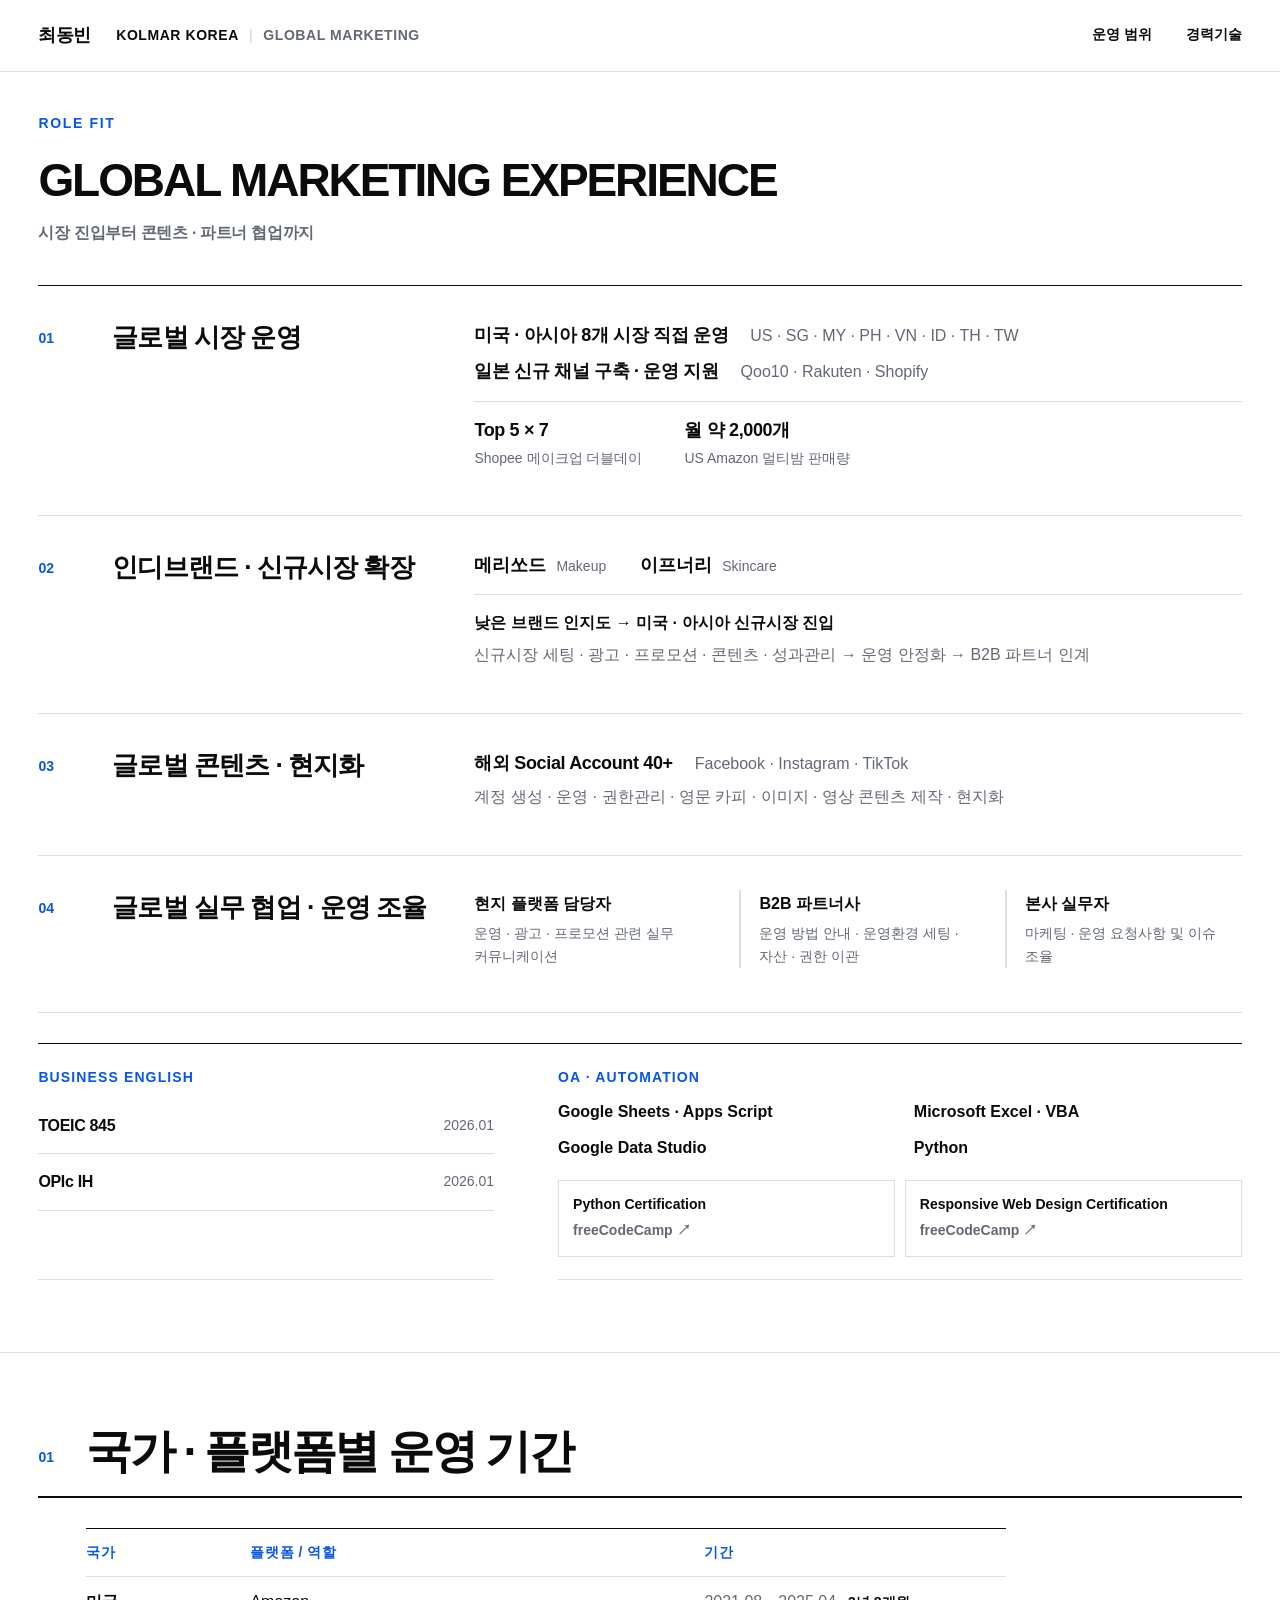
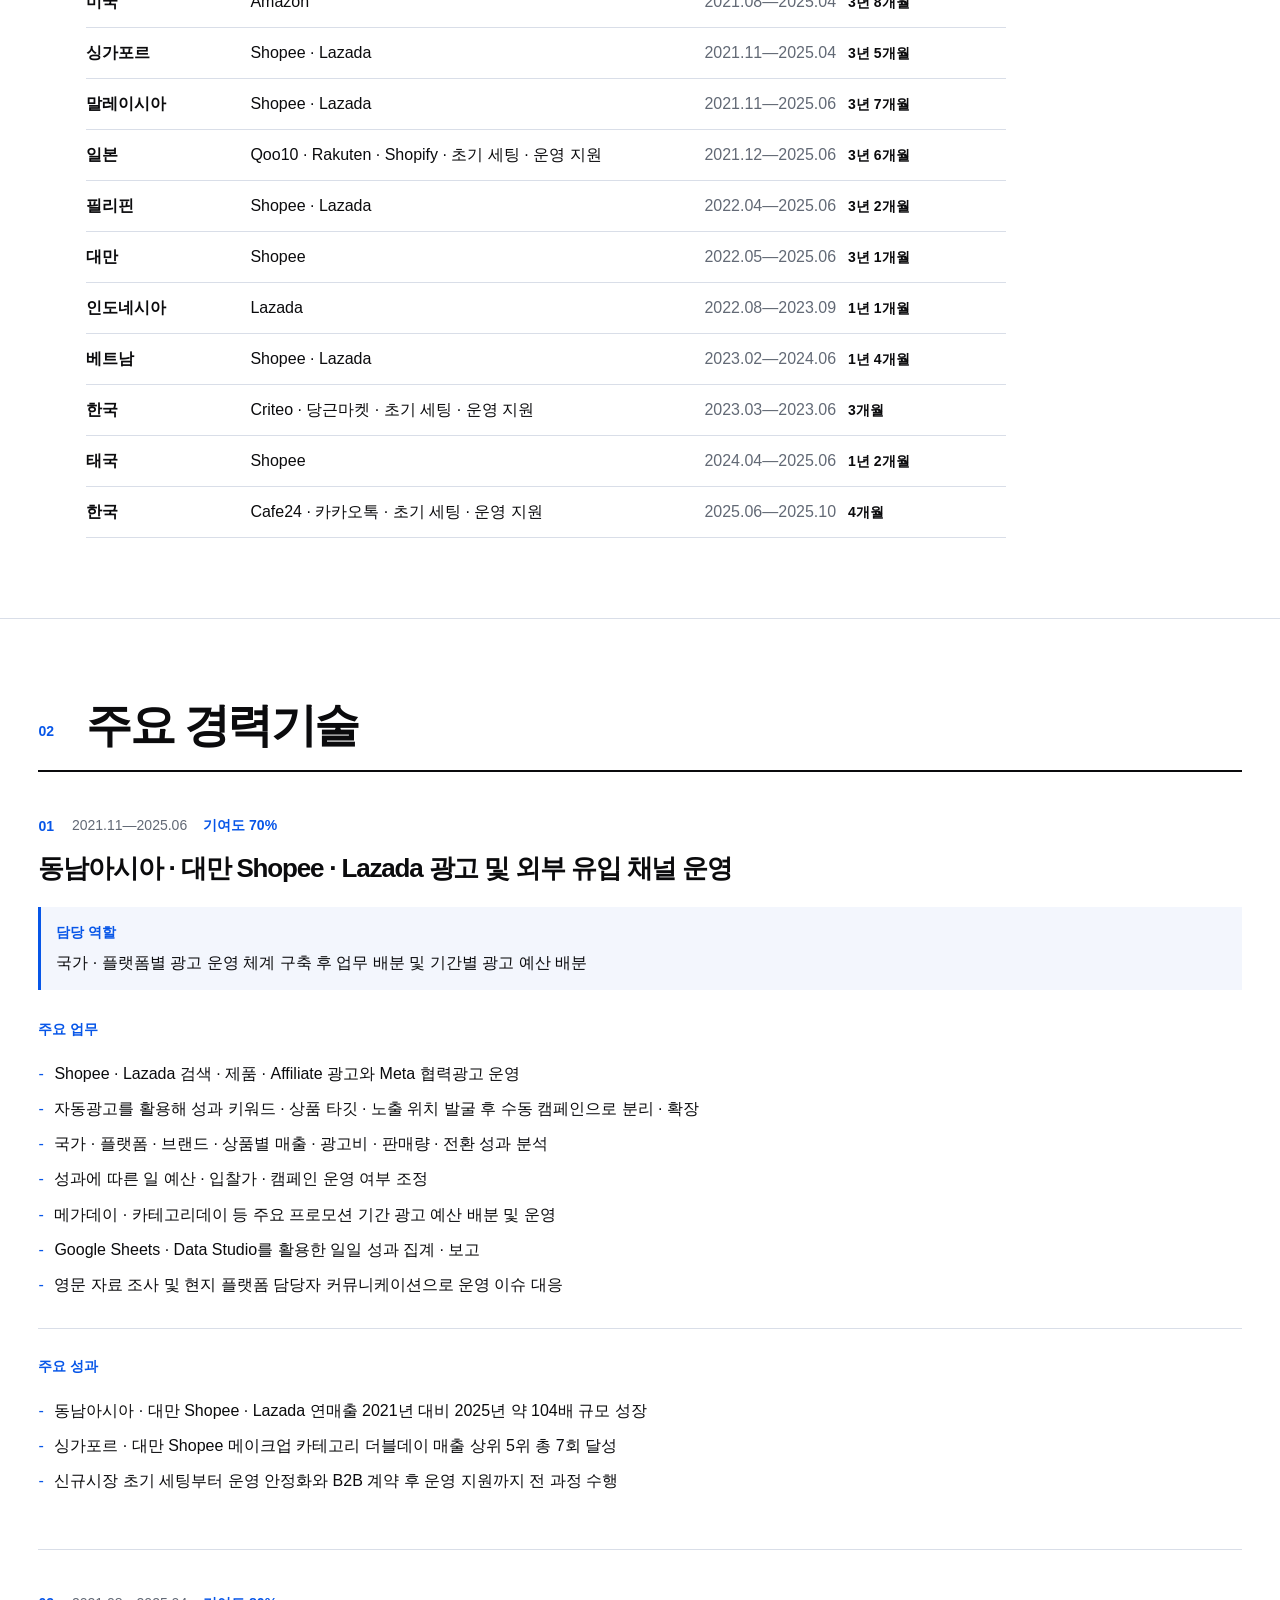
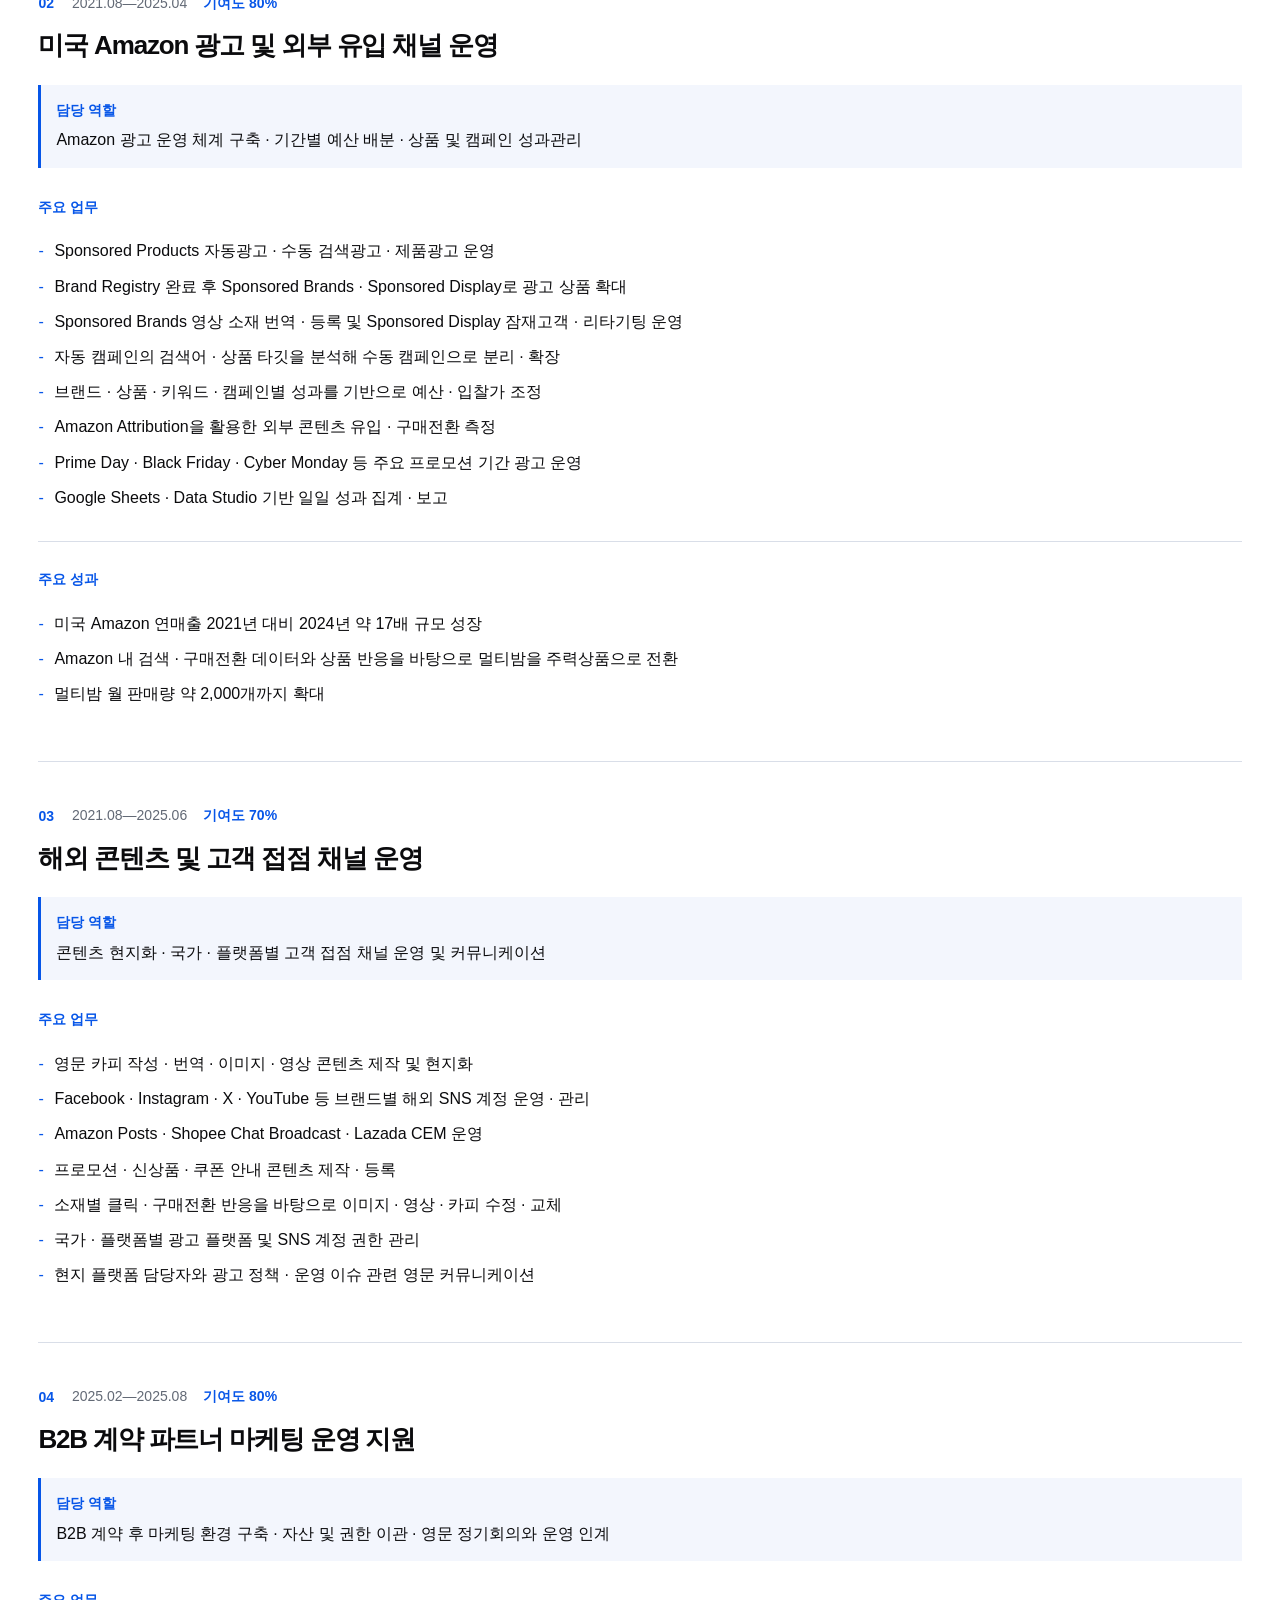
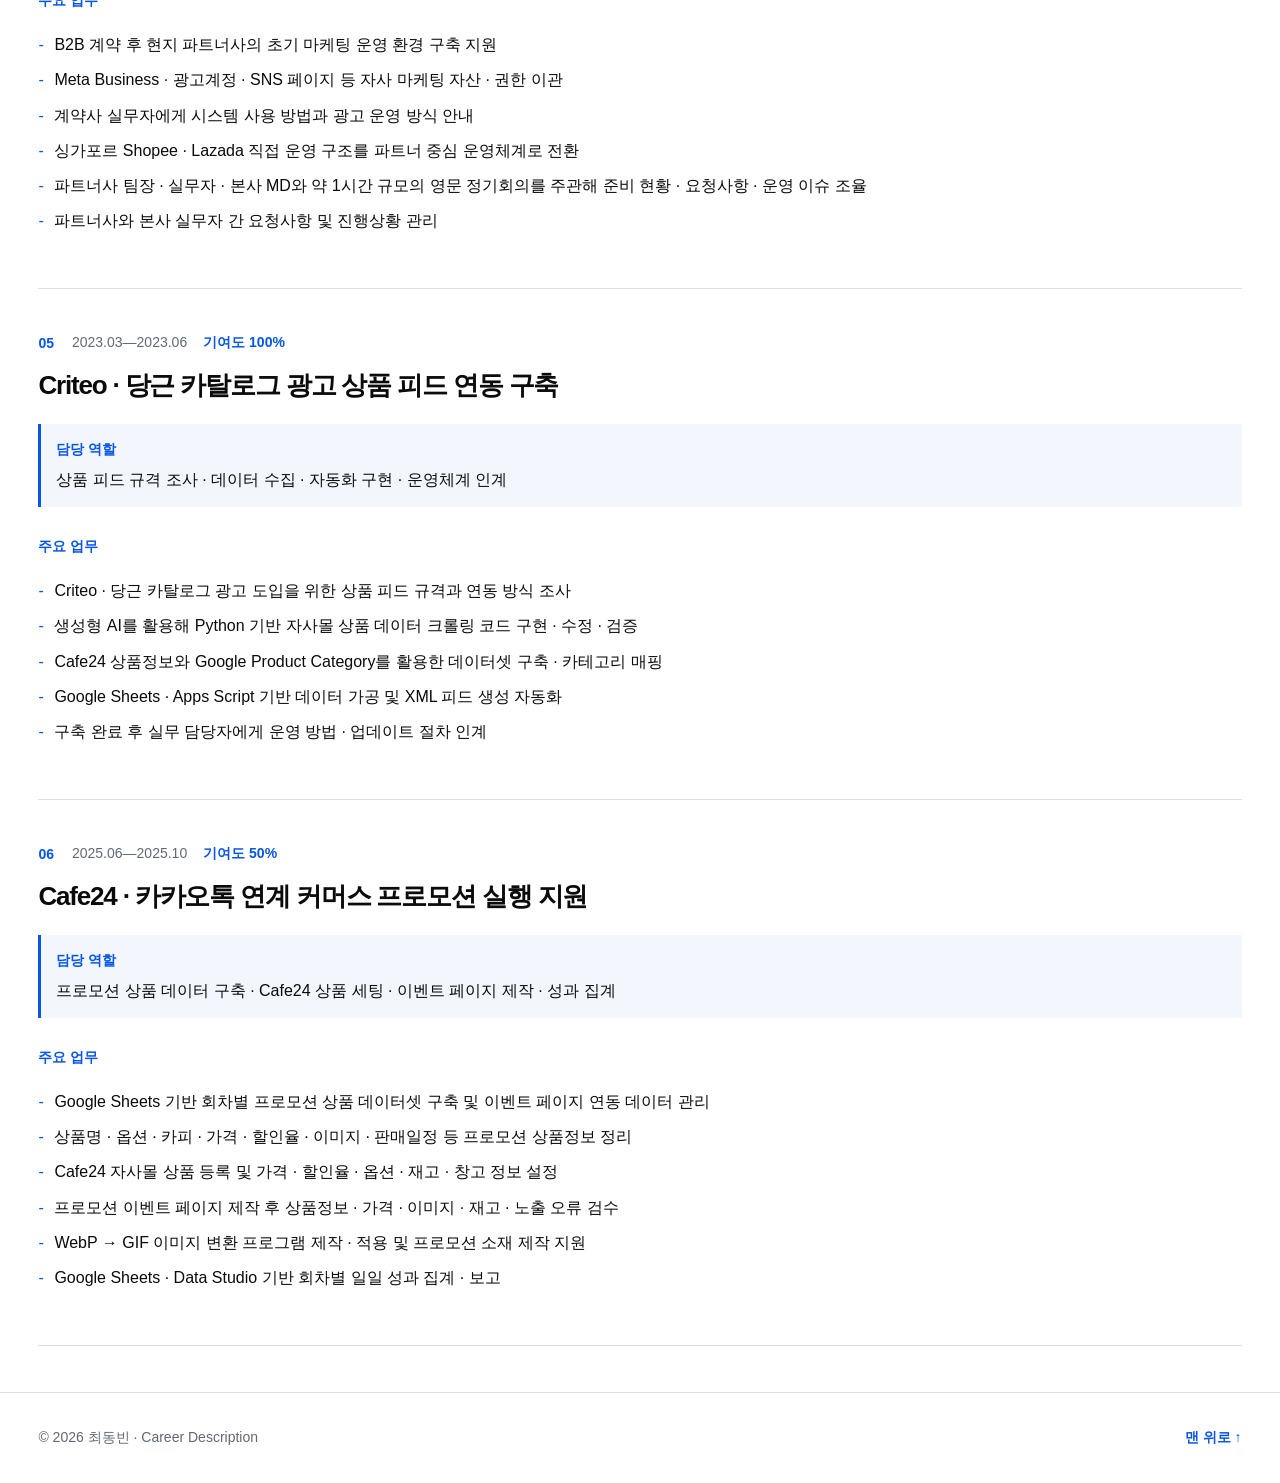
==== commit 9669bd78: "Rename career section to major career details" ====
--- a/index.html
+++ b/index.html
@@ -139,7 +139,7 @@
     </section>
 
     <section id="career" class="section shell career-section">
-      <header class="section-head"><span>02</span><h2>경력기술</h2></header>
+      <header class="section-head"><span>02</span><h2>주요 경력기술</h2></header>
 
       <article class="career-card">
         <header class="career-title">
--- a/styles.css
+++ b/styles.css
@@ -9,15 +9,12 @@
   --gutter:clamp(22px,4.5vw,64px);
   --sans:Pretendard,"Noto Sans KR","Apple SD Gothic Neo","Malgun Gothic",Arial,sans-serif;
 
-  /* Global type scale */
-  --text-xs:12px;
-  --text-sm:14px;
+  /* Five-tier type scale */
+  --text-small:14px;
   --text-body:16px;
-  --text-md:18px;
-  --text-lg:24px;
-  --text-xl:30px;
-  --text-section:clamp(38px,3vw,46px);
-  --text-display:clamp(48px,4vw,58px);
+  --text-emphasis:18px;
+  --text-title:26px;
+  --text-display:46px;
 }
 *{box-sizing:border-box}
 html{scroll-behavior:smooth}
@@ -31,61 +28,61 @@
 .skip-link{position:fixed;top:-60px;left:12px;z-index:100;padding:10px 14px;background:var(--blue);color:#fff;font-weight:700}
 .skip-link:focus{top:12px}
 .site-header{position:fixed;inset:0 0 auto;z-index:50;height:72px;padding:0 var(--gutter);display:flex;align-items:center;justify-content:space-between;background:rgba(255,255,255,.96);border-bottom:1px solid var(--line);backdrop-filter:blur(10px)}
-.brand{font-size:var(--text-lg);font-weight:850;letter-spacing:-.04em}
-.application-label{margin-left:26px;margin-right:auto;display:flex;align-items:center;gap:10px;font-size:var(--text-sm);letter-spacing:.04em}
+.brand{font-size:var(--text-emphasis);font-weight:850;letter-spacing:-.04em}
+.application-label{margin-left:26px;margin-right:auto;display:flex;align-items:center;gap:10px;font-size:var(--text-small);letter-spacing:.04em}
 .application-label strong{font-weight:850}
 .application-label .application-role{color:var(--muted);font-weight:700}
 .application-label .application-divider{color:var(--line);font-weight:700}
-.site-nav{display:flex;gap:clamp(18px,2.6vw,38px);font-size:var(--text-sm);font-weight:700}
+.site-nav{display:flex;gap:clamp(18px,2.6vw,38px);font-size:var(--text-small);font-weight:700}
 .site-nav a{padding:6px 0;border-bottom:2px solid transparent}
 .site-nav a:hover,.site-nav a:focus-visible{color:var(--blue);border-color:var(--blue)}
 .menu-button{display:none;width:42px;height:42px;padding:10px;border:1px solid var(--line);background:#fff}
 .menu-button>span:not(.sr-only){display:block;height:2px;margin:4px 0;background:currentColor}
 .hero{padding-top:142px;padding-bottom:100px;border-bottom:1px solid var(--line)}
-.eyebrow{margin-bottom:34px;color:var(--blue);font-size:var(--text-xs);font-weight:850;letter-spacing:.12em}
+.eyebrow{margin-bottom:34px;color:var(--blue);font-size:var(--text-small);font-weight:850;letter-spacing:.12em}
 .hero-grid{display:grid;grid-template-columns:minmax(0,1.45fr) minmax(280px,.7fr);gap:clamp(48px,8vw,110px);align-items:end}
 .hero h1{margin:0;font-size:var(--text-display);line-height:1.2;letter-spacing:-.06em}
-.hero-copy{max-width:760px;margin:34px 0 0;font-size:var(--text-md);line-height:1.9;color:#2c3036}
+.hero-copy{max-width:760px;margin:34px 0 0;font-size:var(--text-emphasis);line-height:1.9;color:#2c3036}
 .hero-summary{margin:0;border-top:1px solid var(--black)}
 .hero-summary div{padding:21px 0;border-bottom:1px solid var(--line)}
-.hero-summary dt{color:var(--blue);font-size:var(--text-xs);font-weight:850;letter-spacing:.04em}
-.hero-summary dd{margin:7px 0 0;font-size:var(--text-md);font-weight:760;letter-spacing:-.025em}
+.hero-summary dt{color:var(--blue);font-size:var(--text-small);font-weight:850;letter-spacing:.04em}
+.hero-summary dd{margin:7px 0 0;font-size:var(--text-emphasis);font-weight:760;letter-spacing:-.025em}
 .role-hero{padding-top:132px;padding-bottom:86px}
 .role-hero-head{display:grid;grid-template-columns:minmax(0,1fr) minmax(300px,.7fr);gap:clamp(44px,7vw,96px);align-items:end}
-.hero-kicker{margin:0 0 14px;color:var(--muted);font-size:var(--text-sm);font-weight:700;letter-spacing:.02em}
+.hero-kicker{margin:0 0 14px;color:var(--muted);font-size:var(--text-small);font-weight:700;letter-spacing:.02em}
 .role-hero h1{margin:0;font-size:var(--text-display);line-height:1.18;letter-spacing:-.055em}
-.role-hero-intro{margin:0 0 5px;font-size:var(--text-md);line-height:1.9;color:#2c3036}
+.role-hero-intro{margin:0 0 5px;font-size:var(--text-emphasis);line-height:1.9;color:#2c3036}
 .role-experience-grid{display:grid;grid-template-columns:repeat(2,minmax(0,1fr));margin-top:54px;border-top:1px solid var(--black);border-left:1px solid var(--line)}
 .role-experience{min-height:220px;padding:28px 30px 30px;border-right:1px solid var(--line);border-bottom:1px solid var(--line)}
-.role-experience>span{display:block;margin-bottom:24px;color:var(--blue);font-size:var(--text-xs);font-weight:850}
-.role-experience h2{margin:0 0 13px;font-size:var(--text-lg);letter-spacing:-.035em}
+.role-experience>span{display:block;margin-bottom:24px;color:var(--blue);font-size:var(--text-small);font-weight:850}
+.role-experience h2{margin:0 0 13px;font-size:var(--text-title);letter-spacing:-.035em}
 .role-experience p{margin:0;color:var(--muted);font-size:var(--text-body);line-height:1.85}
 .role-hero-meta{display:grid;grid-template-columns:1fr 1.4fr 1fr;margin:38px 0 0;border-top:1px solid var(--black)}
 .role-hero-meta div{padding:18px 22px 0 0}
-.role-hero-meta dt{color:var(--blue);font-size:var(--text-xs);font-weight:850;letter-spacing:.08em}
-.role-hero-meta dd{margin:6px 0 0;font-size:var(--text-sm);font-weight:700}
+.role-hero-meta dt{color:var(--blue);font-size:var(--text-small);font-weight:850;letter-spacing:.08em}
+.role-hero-meta dd{margin:6px 0 0;font-size:var(--text-small);font-weight:700}
 .role-hero-head.compact{grid-template-columns:1fr}
 .role-hero-head.compact h1{font-size:var(--text-display)}
-.role-hero-tagline{margin:18px 0 0;color:var(--muted);font-size:var(--text-md);font-weight:650;letter-spacing:-.02em}
+.role-hero-tagline{margin:18px 0 0;color:var(--muted);font-size:var(--text-emphasis);font-weight:650;letter-spacing:-.02em}
 .role-experience p strong{display:inline-block;margin-bottom:5px;color:var(--black);font-size:var(--text-body)}
 .role-qualification-grid{display:grid;grid-template-columns:1fr 1fr;gap:0 42px;margin-top:38px;border-top:1px solid var(--black)}
 .role-qualification-grid article{padding:24px 0;border-bottom:1px solid var(--line)}
-.role-qualification-grid span{display:block;margin-bottom:8px;color:var(--blue);font-size:var(--text-xs);font-weight:850;letter-spacing:.08em}
+.role-qualification-grid span{display:block;margin-bottom:8px;color:var(--blue);font-size:var(--text-small);font-weight:850;letter-spacing:.08em}
 .role-qualification-grid strong{display:block;font-size:var(--text-body);line-height:1.7}
-.role-qualification-grid p{margin:8px 0 0;color:var(--muted);font-size:var(--text-sm);line-height:1.75}
+.role-qualification-grid p{margin:8px 0 0;color:var(--muted);font-size:var(--text-small);line-height:1.75}
 .role-outcomes{display:grid;gap:7px;margin-top:18px;padding-top:16px;border-top:1px solid var(--line)}
-.role-outcomes b{font-size:var(--text-sm);line-height:1.55}
+.role-outcomes b{font-size:var(--text-small);line-height:1.55}
 .brand-pair{display:grid;grid-template-columns:1fr 1fr;gap:12px;margin:4px 0 16px}
 .brand-pair div{padding:12px 14px;background:var(--soft)}
 .brand-pair strong{display:block;font-size:var(--text-body)}
-.brand-pair small{display:block;margin-top:2px;color:var(--muted);font-size:var(--text-xs)}
+.brand-pair small{display:block;margin-top:2px;color:var(--muted);font-size:var(--text-small)}
 .stakeholder-list{display:grid;gap:11px}
 .stakeholder-list p{margin:0}
 .stakeholder-list strong{color:var(--black)}
 .credential-list{display:grid;grid-template-columns:1fr;gap:0;margin-top:4px}
 .credential-list div{display:grid;grid-template-columns:1fr auto;align-items:center;gap:18px;padding:14px 0;border-bottom:1px solid var(--line)}
-.credential-list strong{font-size:var(--text-md);letter-spacing:-.02em}
-.credential-list time{color:var(--muted);font-size:var(--text-sm)}
+.credential-list strong{font-size:var(--text-emphasis);letter-spacing:-.02em}
+.credential-list time{color:var(--muted);font-size:var(--text-small)}
 .oa-list{display:grid;gap:6px;margin-top:2px}
 .oa-list strong{font-size:var(--text-body);line-height:1.5}
 .qualification-card{min-width:0}
@@ -93,52 +90,53 @@
 .certification-links{display:grid;grid-template-columns:1fr 1fr;gap:10px;margin-top:18px}
 .certification-links a{display:flex;flex-direction:column;align-items:flex-start;justify-content:flex-start;gap:5px;padding:13px 14px;border:1px solid var(--line);transition:.15s ease}
 .certification-links a:hover,.certification-links a:focus-visible{border-color:var(--blue);color:var(--blue)}
-.certification-links span{margin:0;color:inherit;font-size:var(--text-sm);font-weight:800;line-height:1.45;letter-spacing:0}
-.certification-links small{display:block;color:var(--muted);font-size:var(--text-xs);font-weight:700}
+.certification-links span{margin:0;color:inherit;font-size:var(--text-small);font-weight:800;line-height:1.45;letter-spacing:0}
+.certification-links small{display:block;color:var(--muted);font-size:var(--text-small);font-weight:700}
 .section{padding-top:104px;padding-bottom:112px;border-bottom:1px solid var(--line)}
 .section-head{display:grid;grid-template-columns:48px 1fr;align-items:end;padding-bottom:24px;border-bottom:2px solid var(--black)}
-.section-head span{margin-bottom:8px;color:var(--blue);font-size:var(--text-xs);font-weight:850}
-.section-head h2{margin:0;font-size:var(--text-section);line-height:1.15;letter-spacing:-.055em}
+.section-head span{margin-bottom:8px;color:var(--blue);font-size:var(--text-small);font-weight:850}
+.section-head h2{margin:0;font-size:var(--text-display);line-height:1.15;letter-spacing:-.055em}
 .summary-grid{display:grid;grid-template-columns:1.18fr .82fr;gap:clamp(48px,8vw,110px);padding-top:56px}
-.summary-main h3{margin:0 0 28px;font-size:var(--text-xl);line-height:1.35;letter-spacing:-.045em}
+.summary-main h3{margin:0 0 28px;font-size:var(--text-title);line-height:1.35;letter-spacing:-.045em}
 .summary-main p{margin:0 0 18px;font-size:var(--text-body)}
 .facts{margin:0;border-top:1px solid var(--black)}
 .facts div{display:grid;grid-template-columns:110px 1fr;gap:18px;padding:20px 0;border-bottom:1px solid var(--line)}
-.facts dt{color:var(--blue);font-size:var(--text-xs);font-weight:850}
+.facts dt{color:var(--blue);font-size:var(--text-small);font-weight:850}
 .facts dd{margin:0}
-.facts strong{display:block;font-size:var(--text-lg);letter-spacing:-.04em}
-.facts span{display:block;margin-top:4px;color:var(--muted);font-size:var(--text-sm)}
+.facts strong{display:block;font-size:var(--text-title);letter-spacing:-.04em}
+.facts span{display:block;margin-top:4px;color:var(--muted);font-size:var(--text-small)}
 .market-table{width:min(100%,920px);margin:40px auto 0;border-top:1px solid var(--black)}
 .market-row{display:grid;grid-template-columns:140px 430px 250px;gap:24px;align-items:center;padding:14px 0;border-bottom:1px solid var(--line);font-size:var(--text-body)}
 .market-row>div:first-child{font-weight:780}
 .market-row>div:last-child{display:flex;justify-content:flex-start;align-items:baseline;gap:12px;text-align:left;color:var(--muted)}
-.market-row>div:last-child small{min-width:64px;color:var(--black);font-size:var(--text-sm);font-weight:750}
-.market-head{color:var(--blue);font-size:var(--text-xs);font-weight:850;letter-spacing:.04em}
+.market-row>div:last-child small{min-width:64px;color:var(--black);font-size:var(--text-small);font-weight:750}
+.market-head{color:var(--blue);font-size:var(--text-small);font-weight:850;letter-spacing:.04em}
 .market-head>div:last-child{color:var(--blue)}
 .career-section{padding-bottom:46px}
 .career-card{padding:46px 0 54px;border-bottom:1px solid var(--line)}
 .career-title{display:grid;grid-template-columns:max-content minmax(0,1fr);column-gap:18px;row-gap:16px;align-items:center}
-.career-no{font-size:20px;font-weight:850;line-height:1;color:var(--black)}
-.career-meta{display:flex;flex-direction:row;align-items:center;flex-wrap:wrap;gap:8px 16px;font-size:var(--text-sm)}
+.career-no{font-size:var(--text-small);font-weight:850;line-height:1;color:var(--blue)}
+.career-meta{display:flex;flex-direction:row;align-items:center;flex-wrap:wrap;gap:8px 16px;font-size:var(--text-small)}
 .career-meta time{color:var(--muted)}
-.career-meta span{color:var(--blue);font-weight:800}
-.career-title h3{grid-column:1/-1;margin:0;font-size:var(--text-xl);line-height:1.3;letter-spacing:-.045em}
-.role-box{margin:22px 0 0;padding:15px 18px;background:var(--soft);font-size:var(--text-body)}
-.role-box strong{display:block;margin-bottom:4px;color:var(--blue);font-size:var(--text-sm)}
+.career-meta time,.credential-list time,.market-row>div:last-child,.fit-metrics strong{font-variant-numeric:tabular-nums}
+.career-meta span{color:var(--blue);font-size:var(--text-small);font-weight:800}
+.career-title h3{grid-column:1/-1;margin:0;font-size:var(--text-title);line-height:1.3;letter-spacing:-.045em}
+.role-box{margin:22px 0 0;padding:15px 18px;background:var(--soft);box-shadow:inset 3px 0 0 var(--blue);font-size:var(--text-body)}
+.role-box strong{display:block;margin-bottom:4px;color:var(--blue);font-size:var(--text-small)}
 .career-body{margin:28px 0 0}
 .career-body.two-col{display:grid;grid-template-columns:1fr;gap:28px}
 .career-body.two-col>div+div{padding-top:26px;border-top:1px solid var(--line)}
 .career-body.single-col{max-width:none}
-.career-body h4{margin:0 0 14px;color:var(--blue);font-size:var(--text-sm)}
+.career-body h4{margin:0 0 14px;color:var(--blue);font-size:var(--text-small)}
 ul{margin:0;padding:0;list-style:none}
 li{position:relative;padding:4px 0 4px 16px;font-size:var(--text-body);line-height:1.72}
 li::before{content:"-";position:absolute;left:0;color:var(--blue)}
 .tools-section{padding-bottom:100px}
 .tool-grid{display:grid;grid-template-columns:1fr 1fr;gap:0 42px;margin-top:54px;border-top:1px solid var(--black)}
 .tool-grid>div{padding:25px 0;border-bottom:1px solid var(--line)}
-.tool-grid h3{margin:0 0 9px;font-size:16px}
-.tool-grid p{margin:0;color:var(--muted);font-size:14px}
-.site-footer{min-height:90px;display:flex;align-items:center;justify-content:space-between;color:var(--muted);font-size:var(--text-xs)}
+.tool-grid h3{margin:0 0 9px;font-size:var(--text-body)}
+.tool-grid p{margin:0;color:var(--muted);font-size:var(--text-small)}
+.site-footer{min-height:90px;display:flex;align-items:center;justify-content:space-between;color:var(--muted);font-size:var(--text-small)}
 .site-footer a{color:var(--blue);font-weight:750}
 @media (min-width:901px){
   :root{
@@ -152,10 +150,10 @@
   }
   .eyebrow{
     margin-bottom:20px;
-    font-size:var(--text-xs);
+    font-size:var(--text-small);
   }
   .role-hero-head.compact h1{
-    font-size:clamp(42px,3.6vw,56px);
+    font-size:var(--text-display);
     line-height:1.08;
     letter-spacing:-.045em;
     white-space:nowrap;
@@ -201,10 +199,10 @@
     margin-top:4px;
   }
   .role-experience>span{
-    font-size:var(--text-xs);
+    font-size:var(--text-small);
   }
   .role-experience h2{
-    font-size:var(--text-lg);
+    font-size:var(--text-title);
   }
   .role-experience p{
     font-size:var(--text-body);
@@ -218,7 +216,7 @@
     padding-top:14px;
   }
   .role-outcomes b{
-    font-size:var(--text-sm);
+    font-size:var(--text-small);
     line-height:1.6;
   }
   .brand-pair{
@@ -232,7 +230,7 @@
     font-size:var(--text-body);
   }
   .brand-pair small{
-    font-size:var(--text-xs);
+    font-size:var(--text-small);
   }
   .stakeholder-list{
     gap:14px;
@@ -249,7 +247,7 @@
     font-size:var(--text-body);
   }
   .role-qualification-grid p{
-    font-size:var(--text-sm);
+    font-size:var(--text-small);
     line-height:1.7;
   }
   .oa-list{grid-template-columns:1fr 1fr;gap:8px 28px}
@@ -263,11 +261,11 @@
     padding-bottom:18px;
   }
   #scope .section-head h2{
-    font-size:var(--text-section);
+    font-size:var(--text-display);
   }
   .market-table{
-    width:min(100%,920px);
-    margin-top:30px;
+    width:min(calc(100% - 48px),920px);
+    margin:30px 0 0 48px;
   }
   .market-row{
     grid-template-columns:140px 430px 250px;
@@ -277,7 +275,7 @@
     line-height:1.5;
   }
   .market-head{
-    font-size:var(--text-xs);
+    font-size:var(--text-small);
   }
 
   #career{
@@ -287,7 +285,7 @@
     padding-bottom:18px;
   }
   #career .section-head h2{
-    font-size:var(--text-section);
+    font-size:var(--text-display);
   }
   .career-card{
     padding:42px 0 50px;
@@ -298,14 +296,14 @@
     row-gap:14px;
   }
   .career-no{
-    font-size:20px;
+    font-size:var(--text-small);
   }
   .career-meta{
-    font-size:var(--text-sm);
+    font-size:var(--text-small);
   }
   .career-title h3{
     grid-column:1/-1;
-    font-size:28px;
+    font-size:var(--text-title);
     line-height:1.28;
     white-space:nowrap;
   }
@@ -325,7 +323,7 @@
     max-width:none;
   }
   .career-body h4{
-    font-size:var(--text-sm);
+    font-size:var(--text-small);
   }
   li{
     padding-top:4px;
@@ -338,23 +336,27 @@
 
 /* Role-fit readability pass */
 .fit-content{min-width:0}
+.fit-market-lines{display:grid;gap:6px}
+.fit-market-lines>div{display:grid;grid-template-columns:max-content minmax(0,1fr);align-items:baseline;column-gap:22px}
+.fit-market-lines strong{font-size:var(--text-emphasis);letter-spacing:-.02em;white-space:nowrap}
+.fit-market-lines span{color:var(--muted);font-size:var(--text-body)}
 .fit-lead{display:grid;gap:4px}
-.fit-lead strong{font-size:var(--text-md);letter-spacing:-.02em;white-space:nowrap}
+.fit-lead strong{font-size:var(--text-emphasis);letter-spacing:-.02em;white-space:nowrap}
 .fit-lead span{color:var(--muted);font-size:var(--text-body)}
 .fit-metrics{display:flex;flex-wrap:wrap;gap:18px 42px;margin-top:14px}
 .fit-metrics>div{display:grid;gap:2px}
-.fit-metrics strong{font-size:var(--text-md);letter-spacing:-.02em}
-.fit-metrics span{color:var(--muted);font-size:var(--text-sm)}
+.fit-metrics strong{font-size:var(--text-emphasis);letter-spacing:-.02em}
+.fit-metrics span{color:var(--muted);font-size:var(--text-small)}
 .brand-inline{display:flex;flex-wrap:wrap;gap:12px 34px;padding-bottom:13px;border-bottom:1px solid var(--line)}
 .brand-inline>span{display:flex;align-items:baseline;gap:10px}
-.brand-inline strong{font-size:var(--text-md)}
-.brand-inline em{color:var(--muted);font-size:var(--text-sm);font-style:normal}
+.brand-inline strong{font-size:var(--text-emphasis)}
+.brand-inline em{color:var(--muted);font-size:var(--text-small);font-style:normal}
 .fit-process{margin:14px 0 0!important;color:var(--black)!important;font-weight:750}
 .fit-detail{margin:5px 0 0!important;color:var(--muted)!important}
 .stakeholder-grid{display:grid}
 .stakeholder-grid>div{display:grid;gap:5px}
 .stakeholder-grid strong{font-size:var(--text-body)}
-.stakeholder-grid span{color:var(--muted);font-size:var(--text-sm);line-height:1.65}
+.stakeholder-grid span{color:var(--muted);font-size:var(--text-small);line-height:1.65}
 
 @media (min-width:901px){
   .role-experience{
@@ -363,7 +365,7 @@
     padding:34px 0;
   }
   .role-experience h2{
-    font-size:26px;
+    font-size:var(--text-title);
     line-height:1.35;
     letter-spacing:-.035em;
     white-space:nowrap;
@@ -402,6 +404,8 @@
 
 @media (max-width:900px){
   .hero-grid,.summary-grid,.role-hero-head{grid-template-columns:1fr}
+  .market-table{width:100%;margin:30px 0 0}
+  .market-row{grid-template-columns:110px minmax(0,1fr) 220px;gap:16px}
   .role-hero-head.compact h1{white-space:normal}
   .hero-summary{display:grid;grid-template-columns:repeat(3,1fr)}
   .role-experience-grid{grid-template-columns:1fr 1fr}
@@ -418,14 +422,11 @@
 @media (max-width:700px){
   :root{
     --gutter:20px;
-    --text-xs:11px;
-    --text-sm:13px;
+    --text-small:13px;
     --text-body:15px;
-    --text-md:16px;
-    --text-lg:22px;
-    --text-xl:26px;
-    --text-section:34px;
-    --text-display:clamp(32px,9vw,44px);
+    --text-emphasis:16px;
+    --text-title:24px;
+    --text-display:34px;
   }
   body{word-break:normal;overflow-wrap:anywhere}
   .site-header{height:64px}
@@ -440,6 +441,8 @@
   .role-experience{display:block;min-height:0;padding:26px 0;border-right:0;border-left:0}
   .role-experience-grid{border-left:0}
   .role-experience h2{margin:8px 0 14px;white-space:normal}
+  .fit-market-lines>div{grid-template-columns:1fr;gap:2px}
+  .fit-market-lines strong{white-space:normal}
   .fit-lead{display:grid;grid-template-columns:1fr;gap:4px}
   .fit-metrics{display:grid;grid-template-columns:1fr 1fr;gap:12px;margin-top:14px;padding-top:12px;border-top:1px solid var(--line)}
   .brand-inline{gap:8px 22px}
@@ -453,13 +456,13 @@
   .section-head{grid-template-columns:34px 1fr}
   .facts div{grid-template-columns:90px 1fr}
   .market-row{grid-template-columns:78px 1fr;gap:7px 12px}
-  .market-row>div:last-child{grid-column:2;justify-content:flex-start;flex-wrap:wrap;gap:4px 10px;text-align:left;font-size:var(--text-xs)}
-  .market-row>div:last-child small{min-width:0;font-size:var(--text-xs)}
+  .market-row>div:last-child{grid-column:2;justify-content:flex-start;flex-wrap:wrap;gap:4px 10px;text-align:left;font-size:var(--text-small)}
+  .market-row>div:last-child small{min-width:0;font-size:var(--text-small)}
   .market-head{display:none}
   .career-card{padding:36px 0 42px}
   .career-title{grid-template-columns:max-content 1fr;gap:10px 14px}
   .career-meta{grid-column:2;flex-wrap:wrap;gap:5px 12px}
-  .career-title h3{grid-column:1/-1;margin-top:4px;white-space:normal;font-size:24px}
+  .career-title h3{grid-column:1/-1;margin-top:4px;white-space:normal;font-size:var(--text-title)}
   .career-body.two-col{grid-template-columns:1fr;gap:26px}
   .tool-grid{grid-template-columns:1fr}
   .site-footer{padding-top:22px;padding-bottom:22px;flex-direction:column;align-items:flex-start;gap:7px}
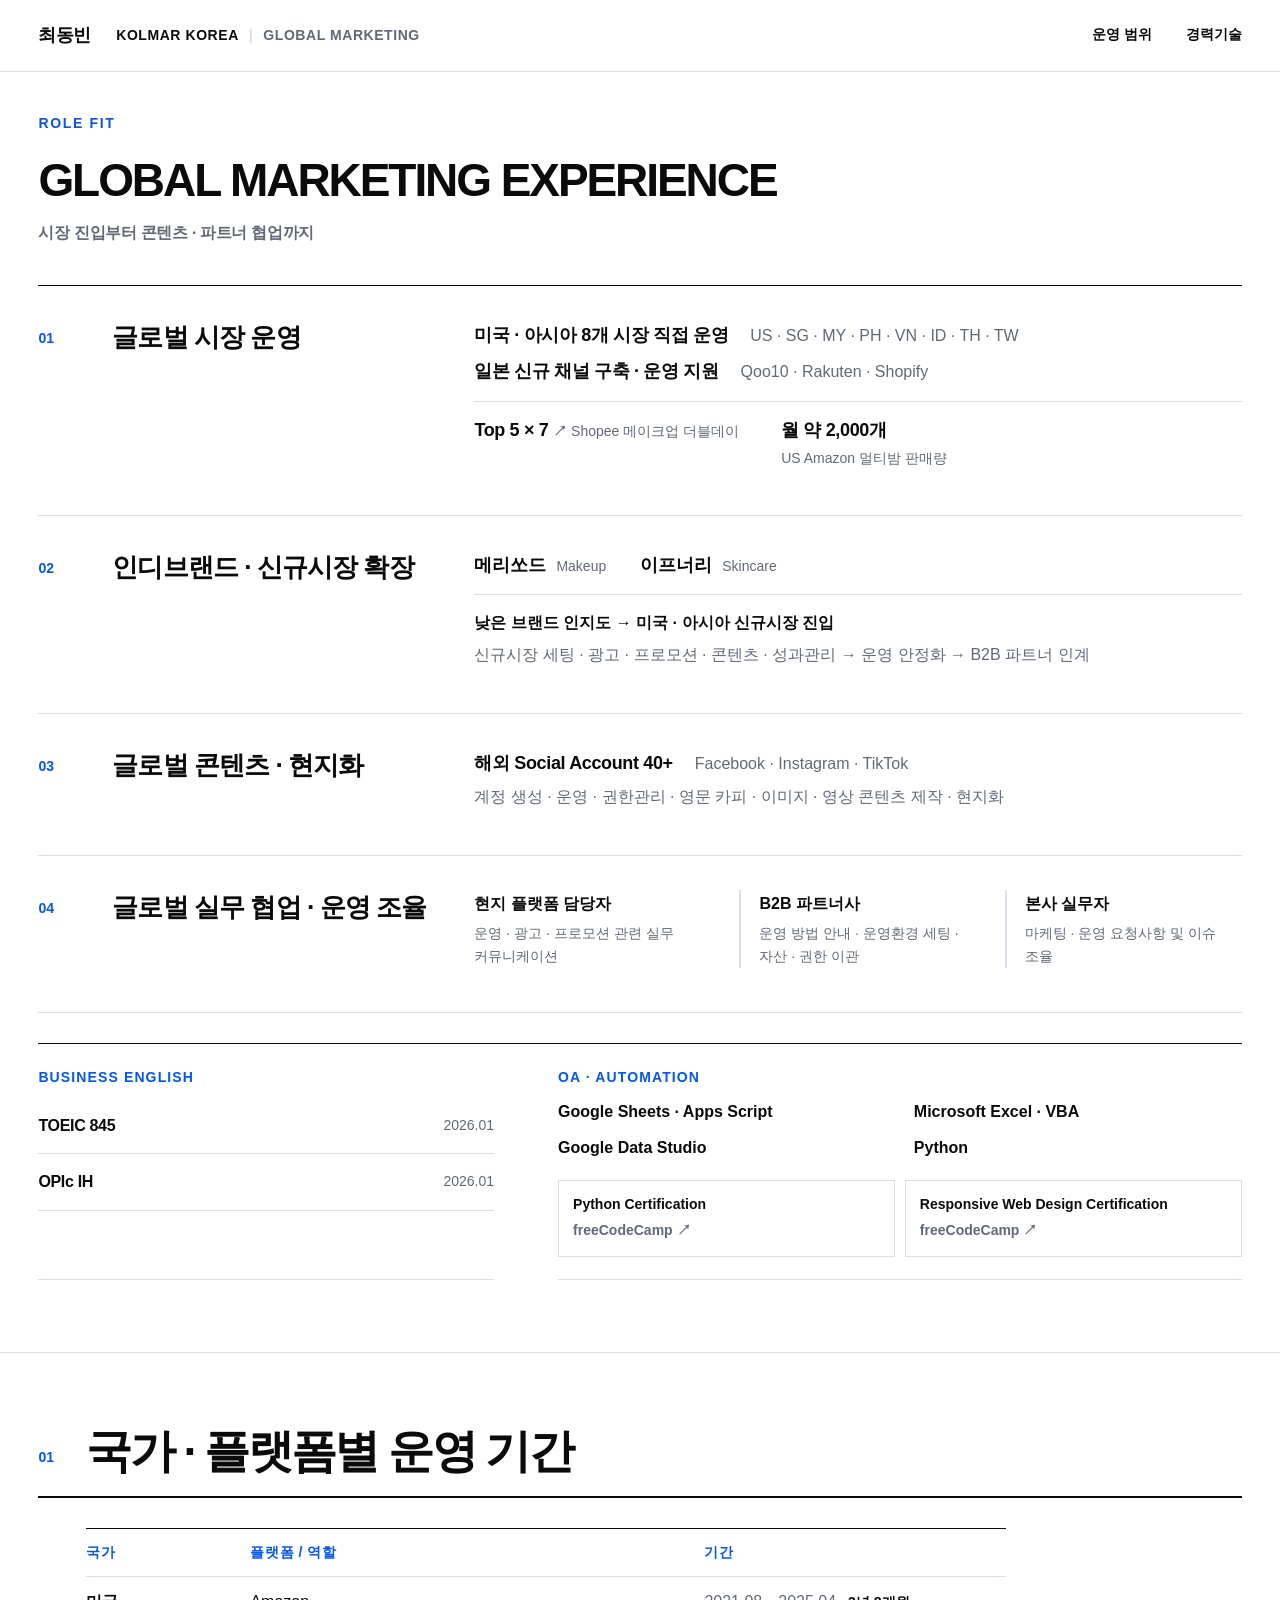
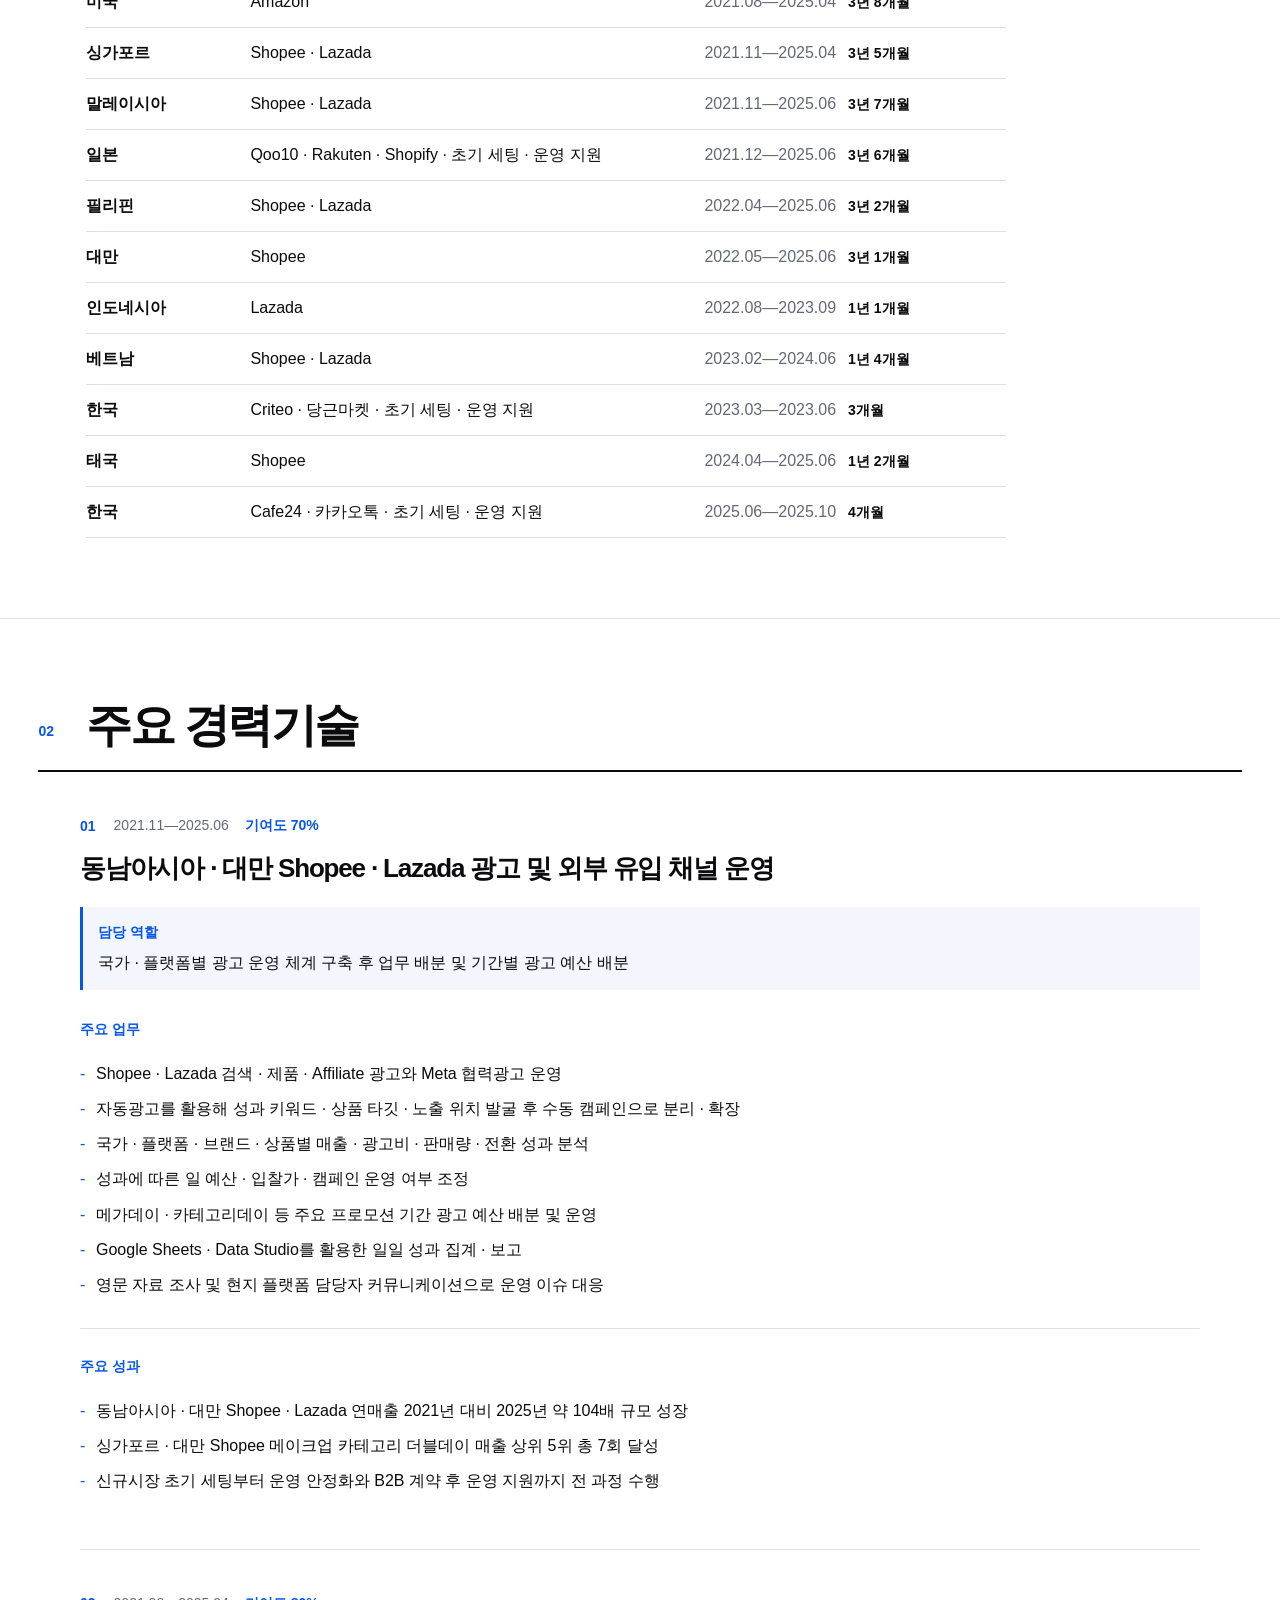
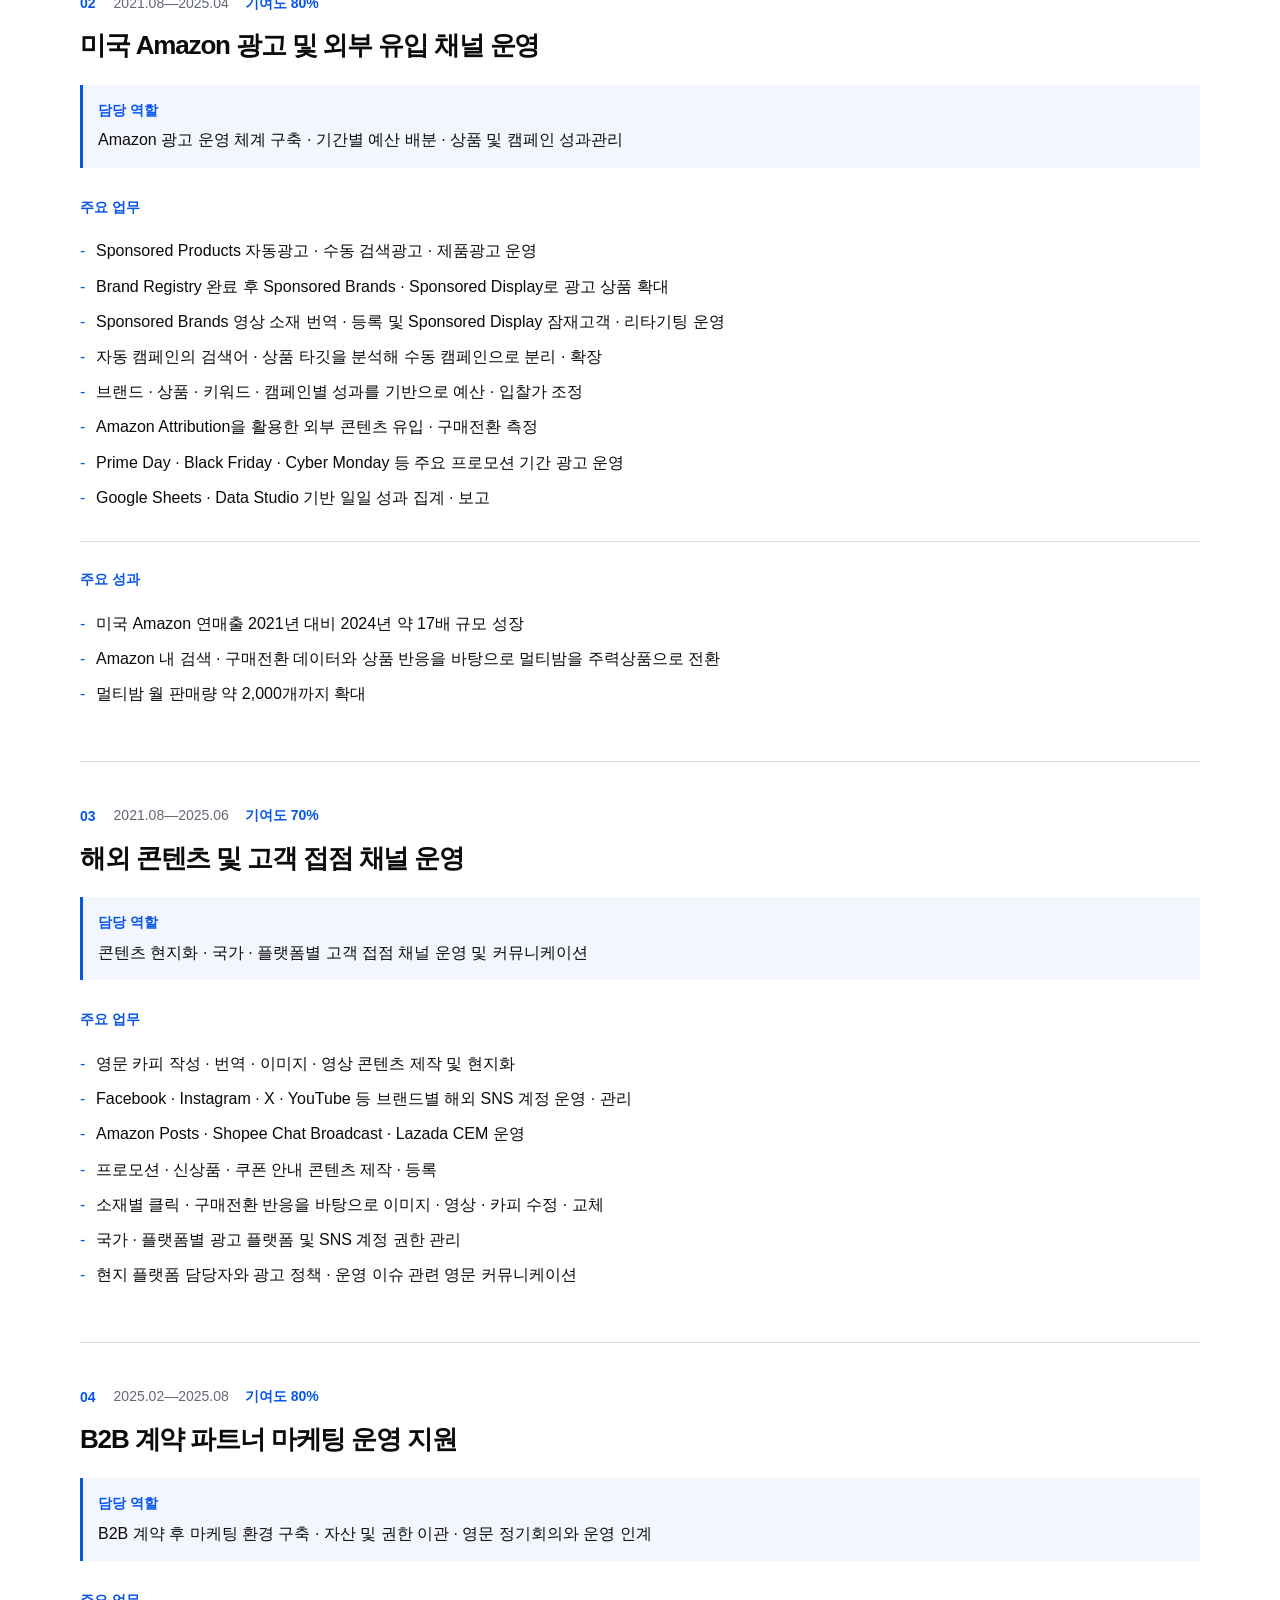
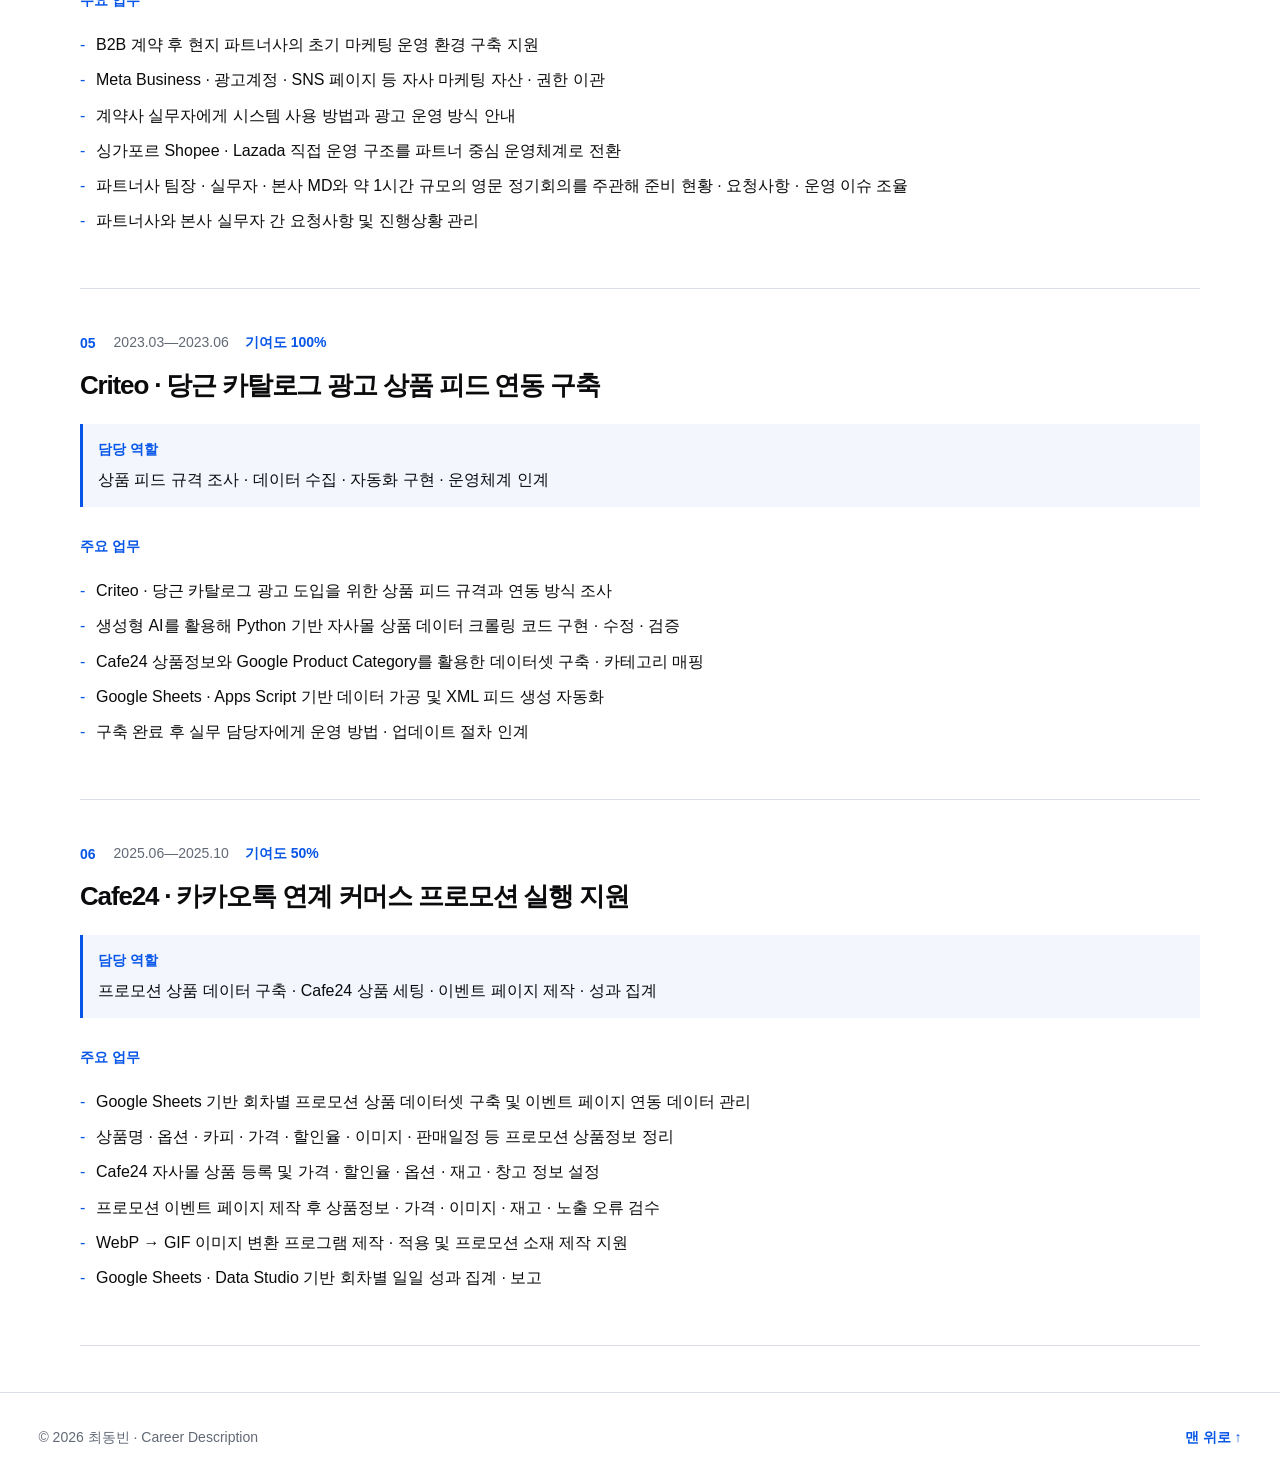
==== commit 9f12fdbc: "Link Top 5 proof to Google Drive folder" ====
--- a/index.html
+++ b/index.html
@@ -47,7 +47,12 @@
               <div><strong>일본 신규 채널 구축 · 운영 지원</strong><span>Qoo10 · Rakuten · Shopify</span></div>
             </div>
             <div class="fit-metrics" aria-label="주요 성과">
-              <div><strong>Top 5 × 7</strong><span>Shopee 메이크업 더블데이</span></div>
+              <div>
+                <a class="proof-link" href="https://drive.google.com/drive/folders/1tTW2uXneFPM8FjKAhrQ1-r6ApOieOe2V" target="_blank" rel="noopener noreferrer" aria-label="Shopee 메이크업 더블데이 Top 5 성과 증빙 새 탭에서 열기">
+                  <strong>Top 5 × 7 <span class="external-mark" aria-hidden="true">↗</span></strong>
+                  <span>Shopee 메이크업 더블데이</span>
+                </a>
+              </div>
               <div><strong>월 약 2,000개</strong><span>US Amazon 멀티밤 판매량</span></div>
             </div>
           </div>
--- a/styles.css
+++ b/styles.css
@@ -281,6 +281,11 @@
   #career{
     padding-top:80px;
   }
+  #career .career-card{
+    width:min(100%,1120px);
+    margin-left:auto;
+    margin-right:auto;
+  }
   #career .section-head{
     padding-bottom:18px;
   }
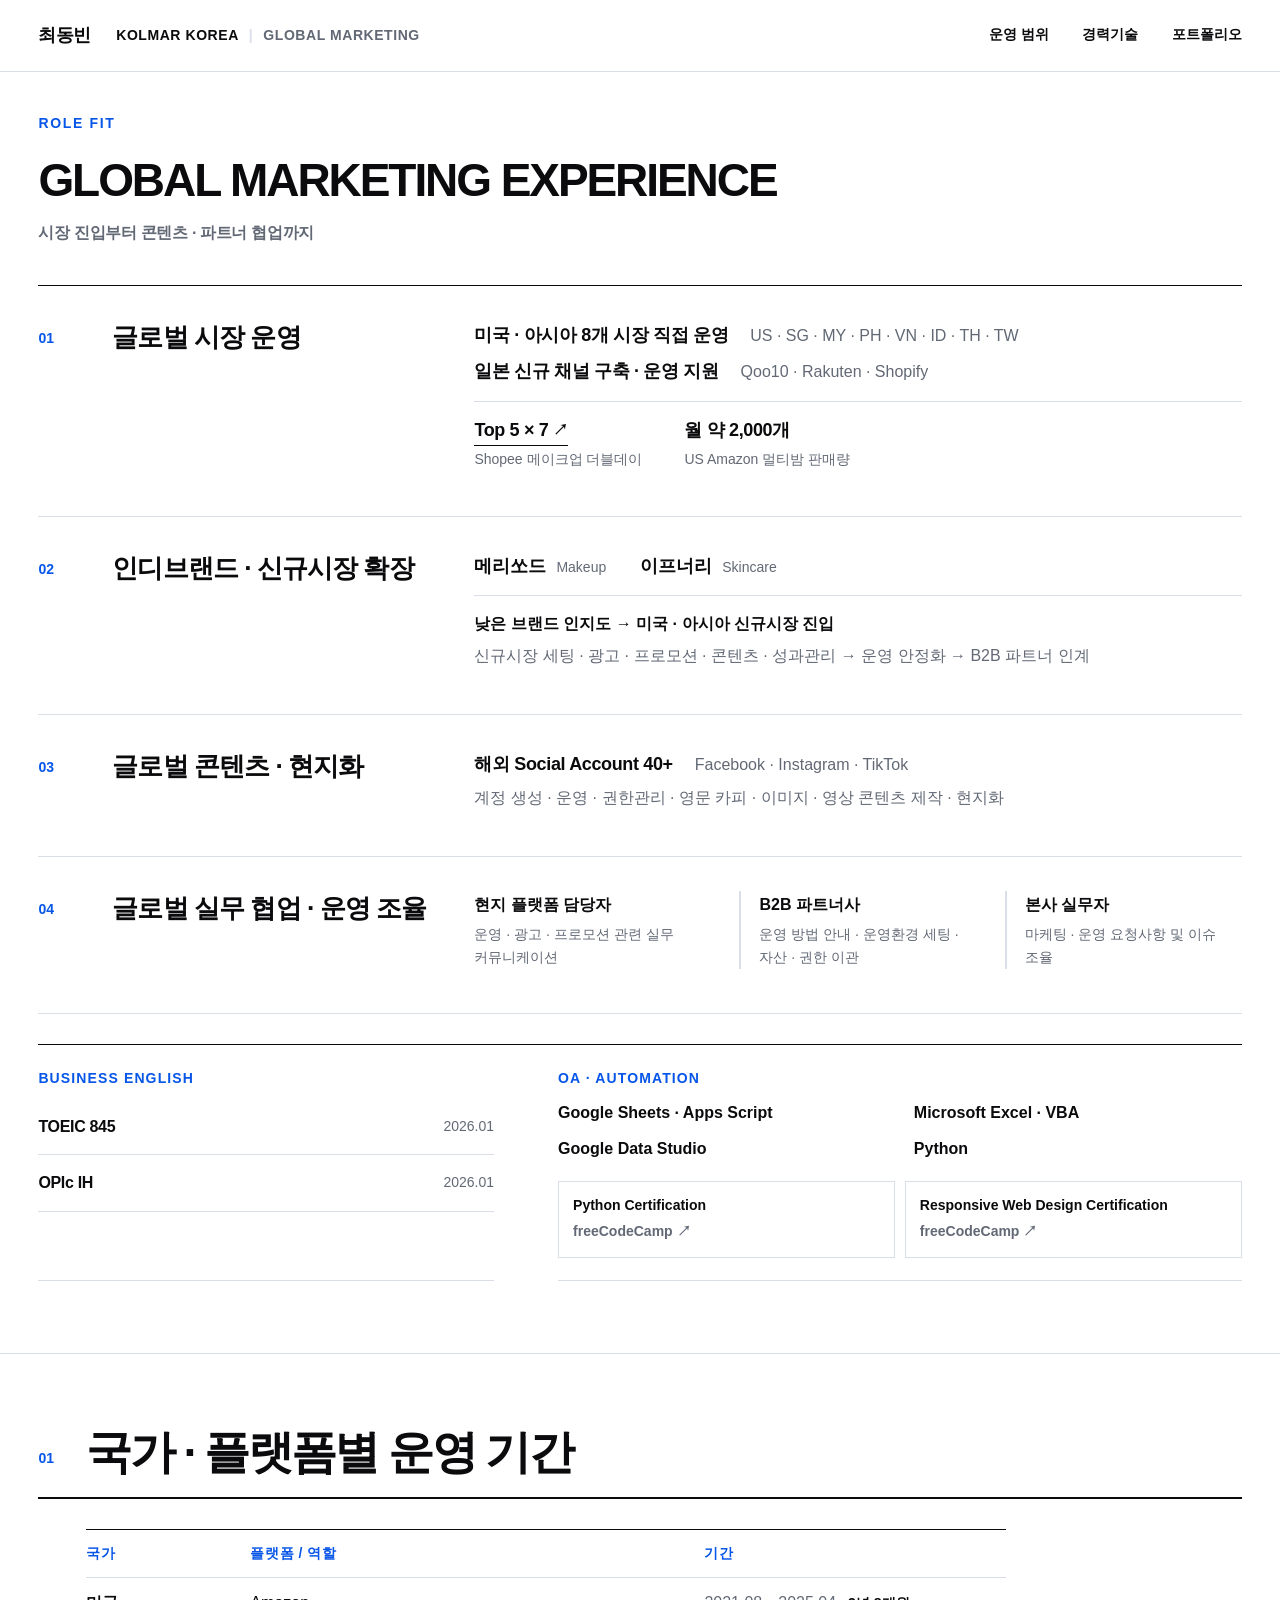
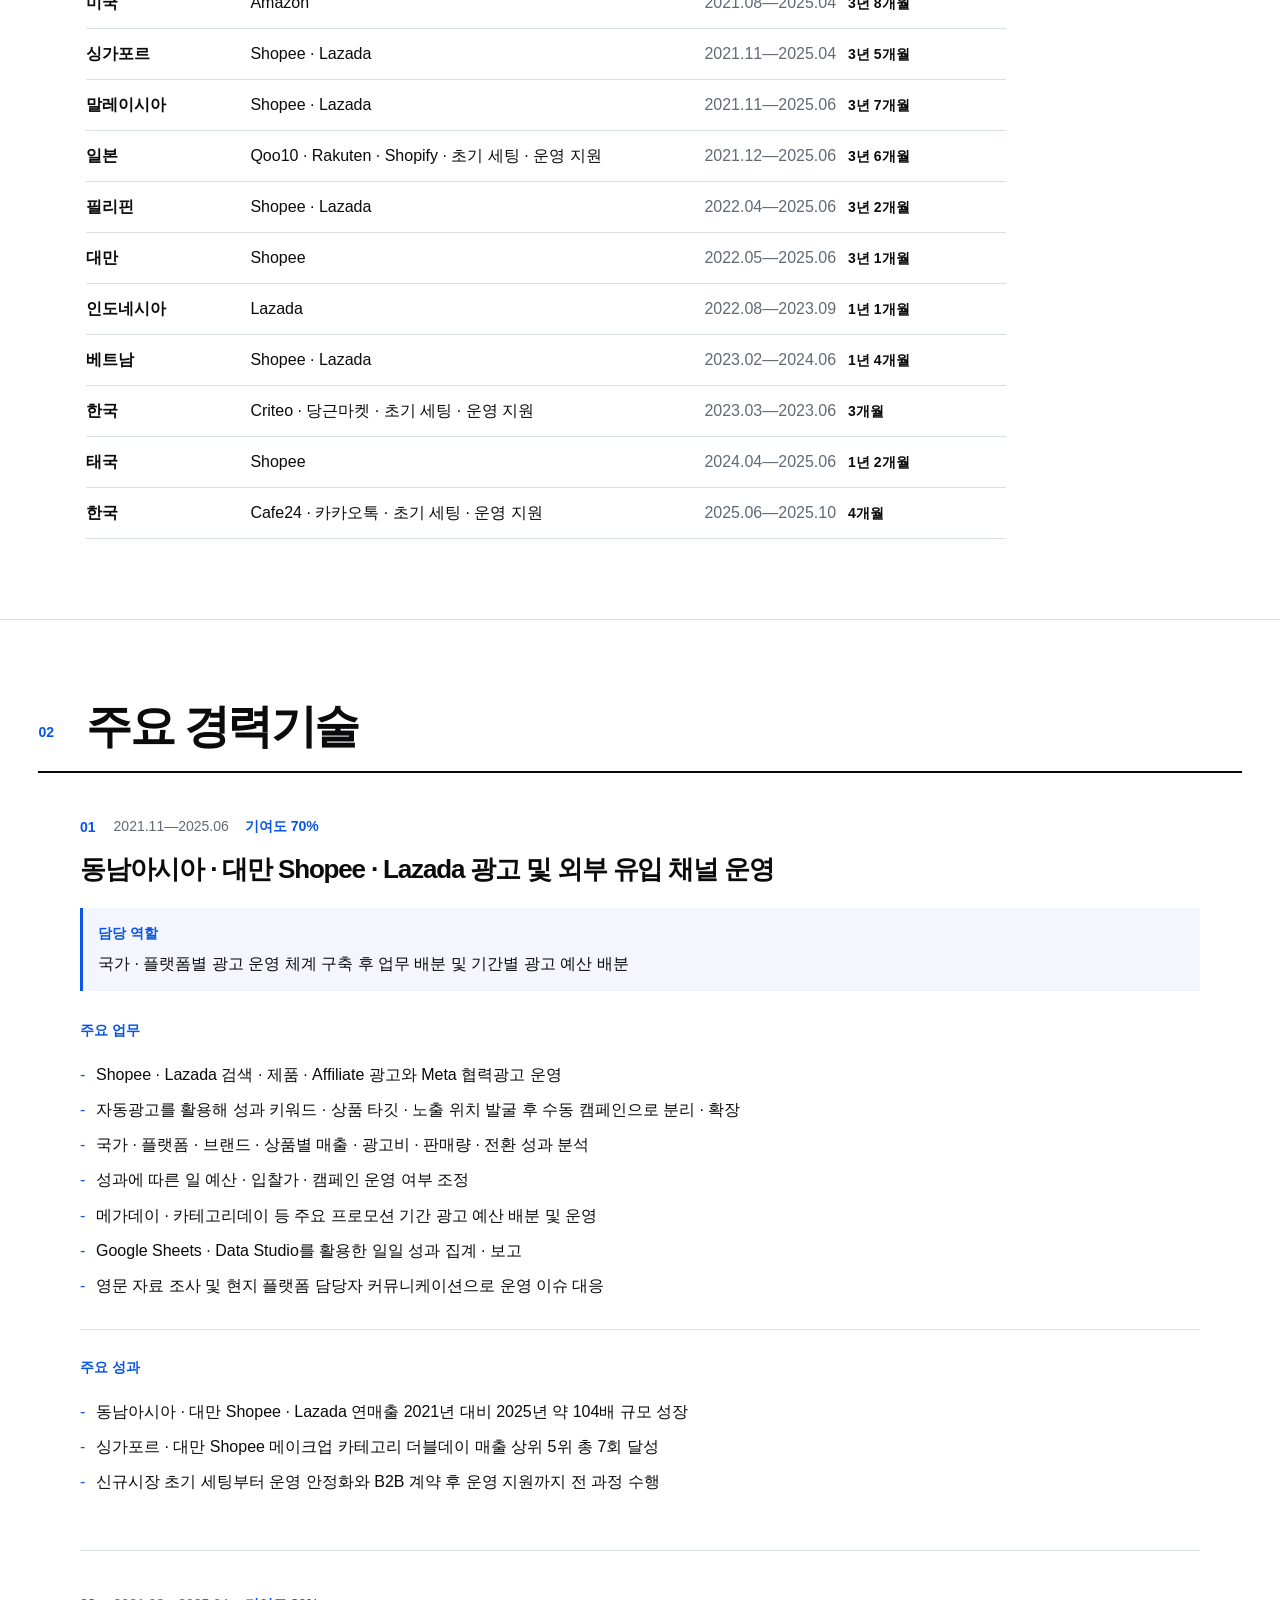
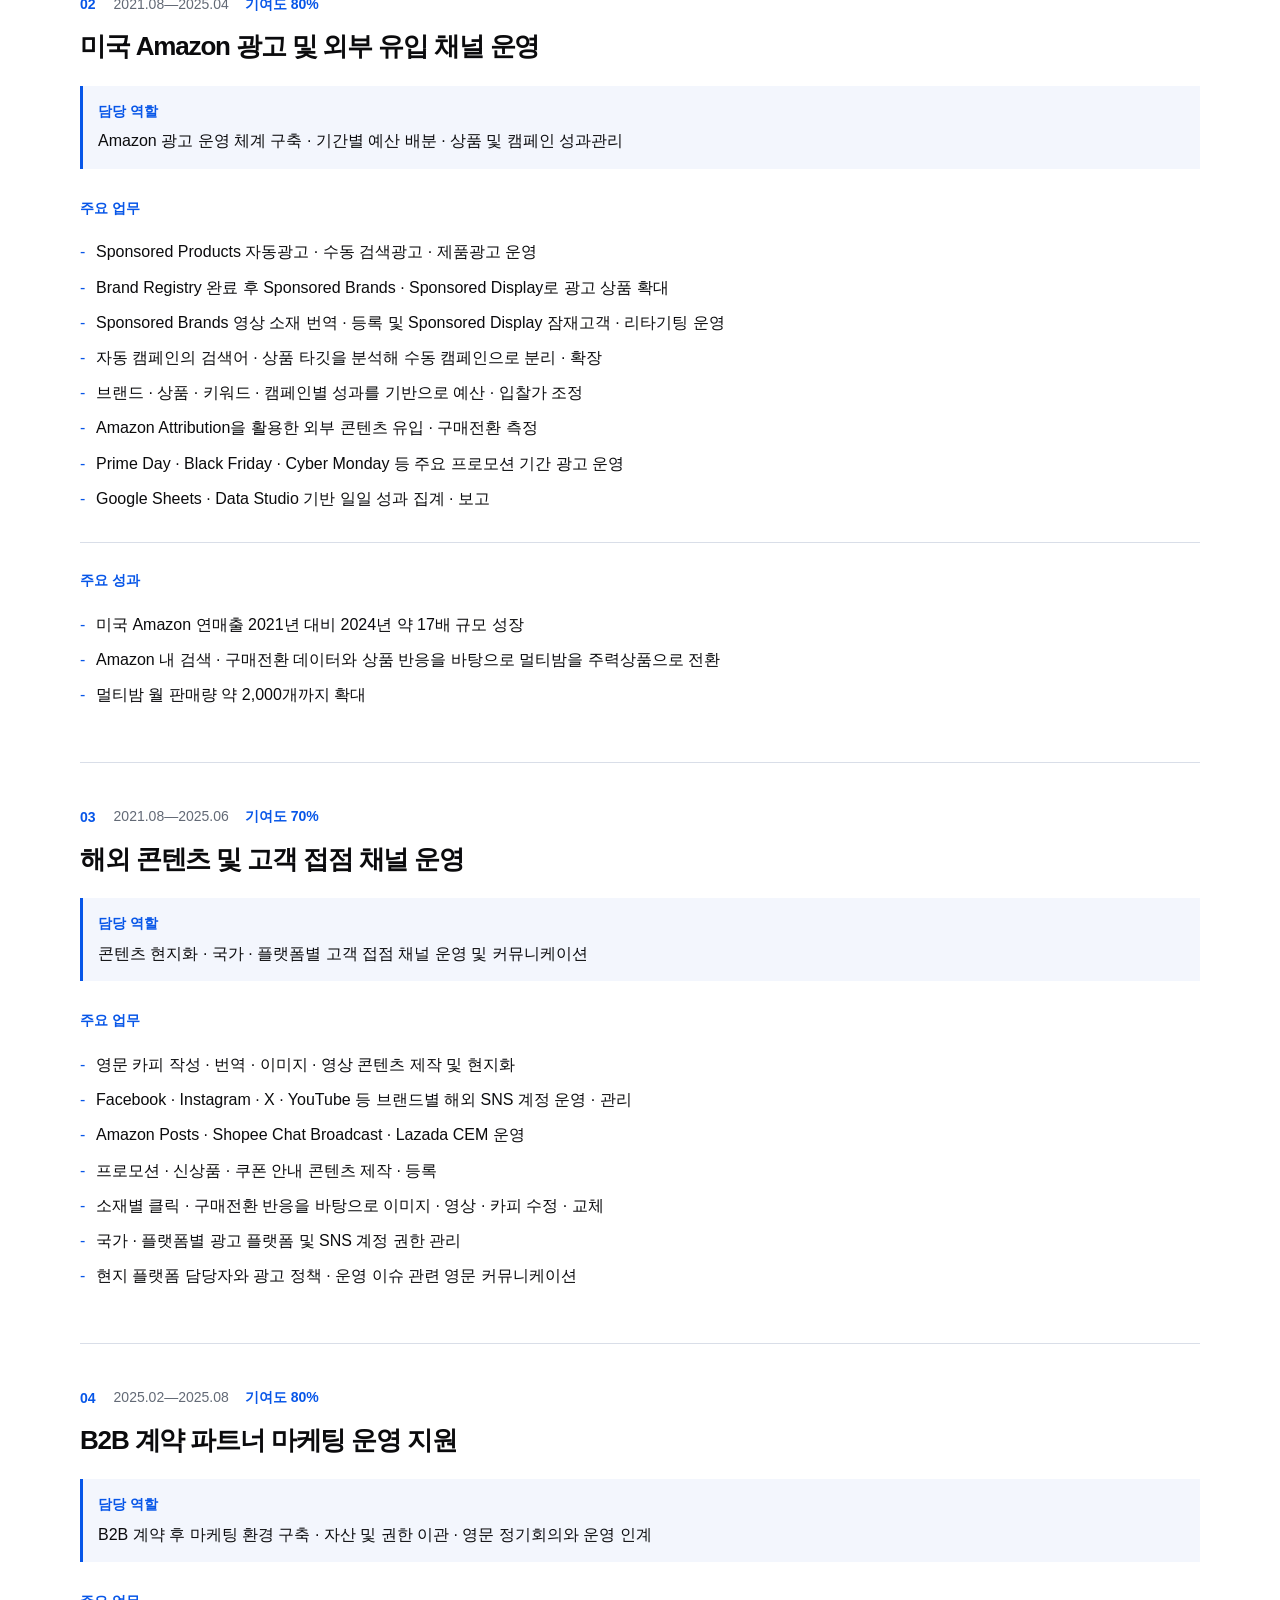
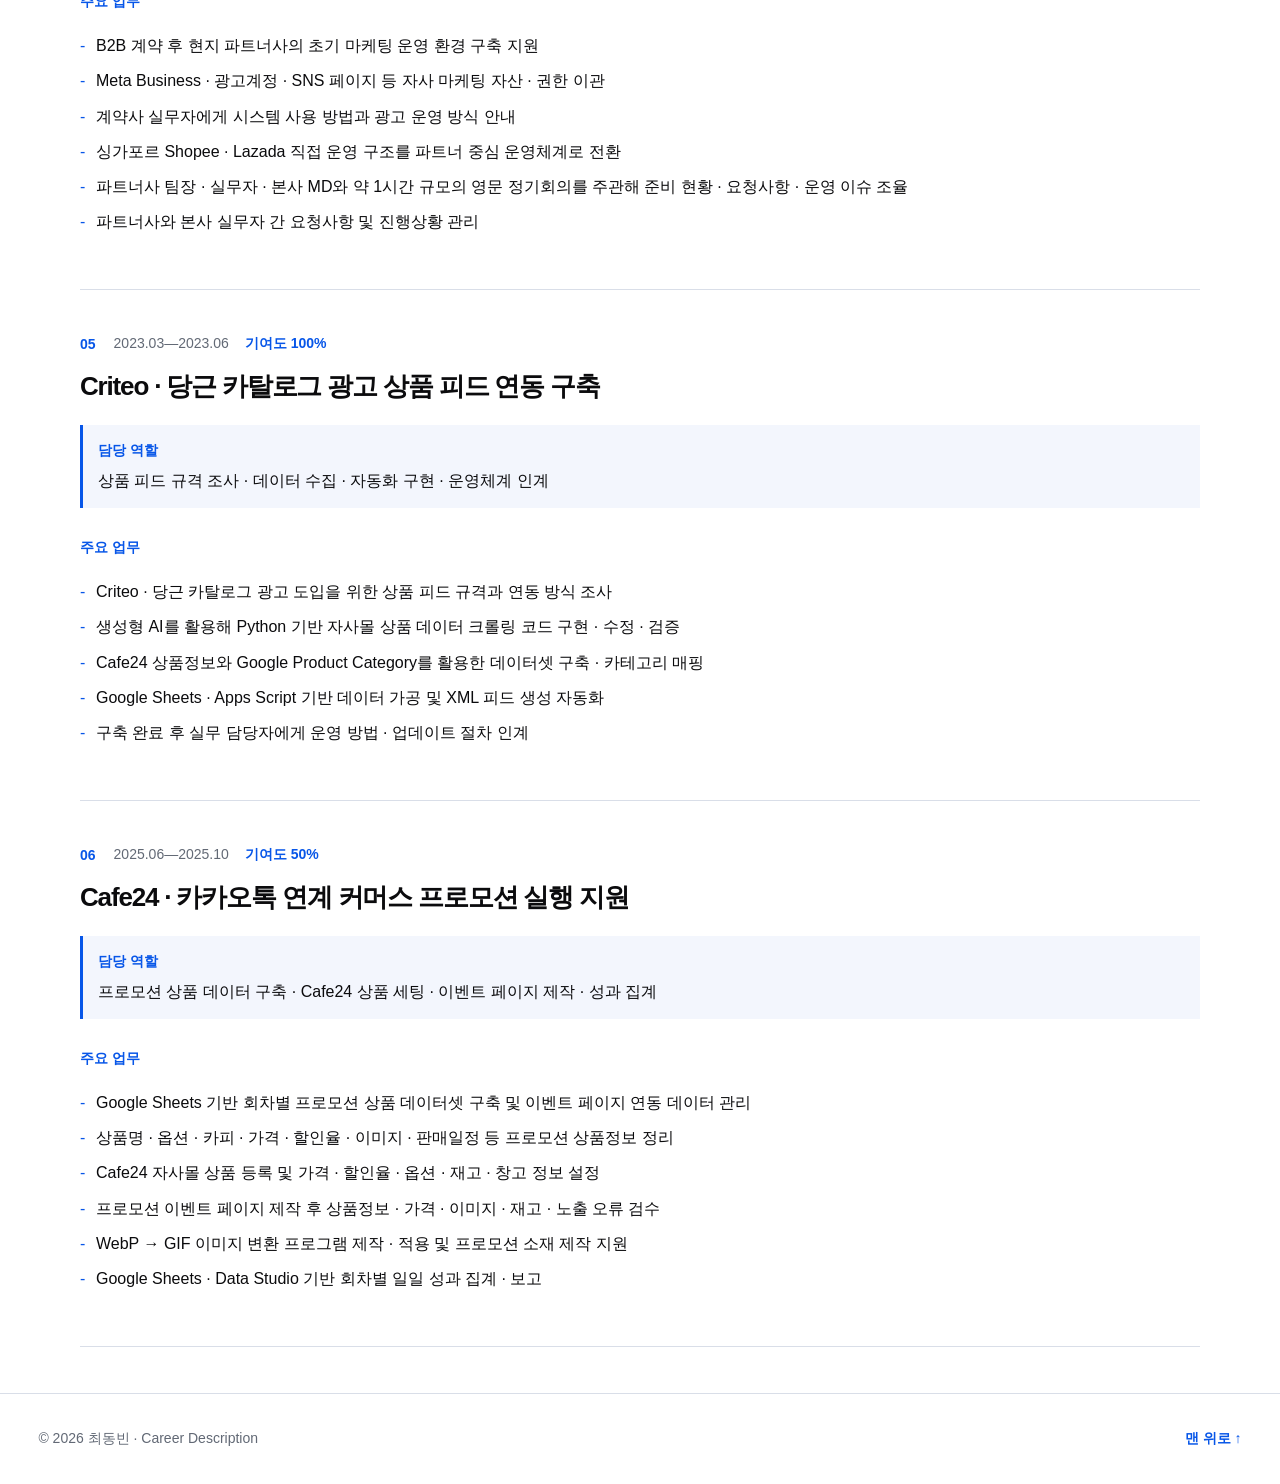
==== commit 3805fd8e: "Add portfolio navigation link" ====
--- a/index.html
+++ b/index.html
@@ -24,6 +24,7 @@
     <nav id="site-nav" class="site-nav" aria-label="주요 메뉴">
       <a href="#scope">운영 범위</a>
       <a href="#career">경력기술</a>
+      <a href="portfolio.html">포트폴리오</a>
     </nav>
   </header>
 
--- a/styles.css
+++ b/styles.css
@@ -350,6 +350,11 @@
 .fit-lead span{color:var(--muted);font-size:var(--text-body)}
 .fit-metrics{display:flex;flex-wrap:wrap;gap:18px 42px;margin-top:14px}
 .fit-metrics>div{display:grid;gap:2px}
+.proof-link{display:grid;gap:2px;width:max-content;max-width:100%;text-decoration:none}
+.proof-link strong{display:inline-block;width:max-content;border-bottom:1px solid currentColor;transition:color .15s ease,border-color .15s ease}
+.proof-link:hover strong,.proof-link:focus-visible strong{color:var(--blue)}
+.proof-link:focus-visible{outline:2px solid var(--blue);outline-offset:4px}
+.proof-link .external-mark{display:inline;color:inherit;font-size:.82em;font-weight:850;vertical-align:.08em}
 .fit-metrics strong{font-size:var(--text-emphasis);letter-spacing:-.02em}
 .fit-metrics span{color:var(--muted);font-size:var(--text-small)}
 .brand-inline{display:flex;flex-wrap:wrap;gap:12px 34px;padding-bottom:13px;border-bottom:1px solid var(--line)}
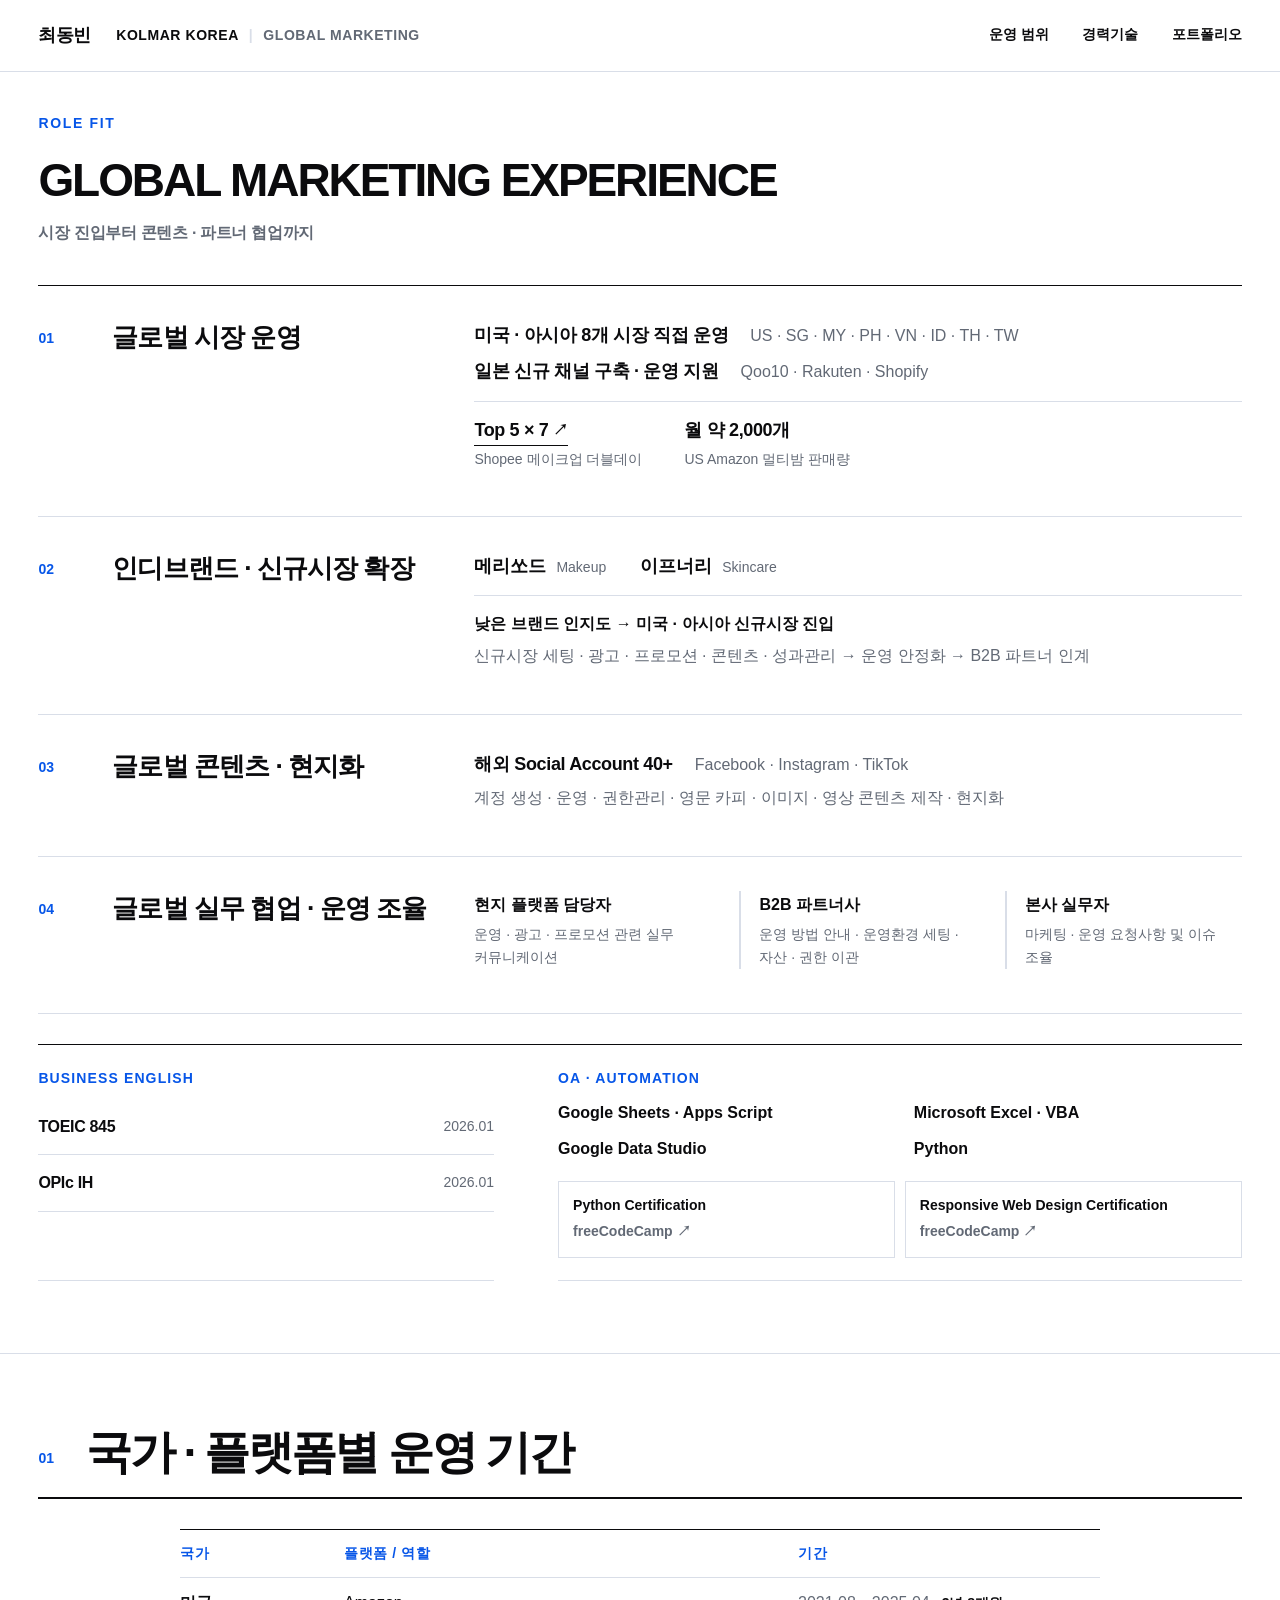
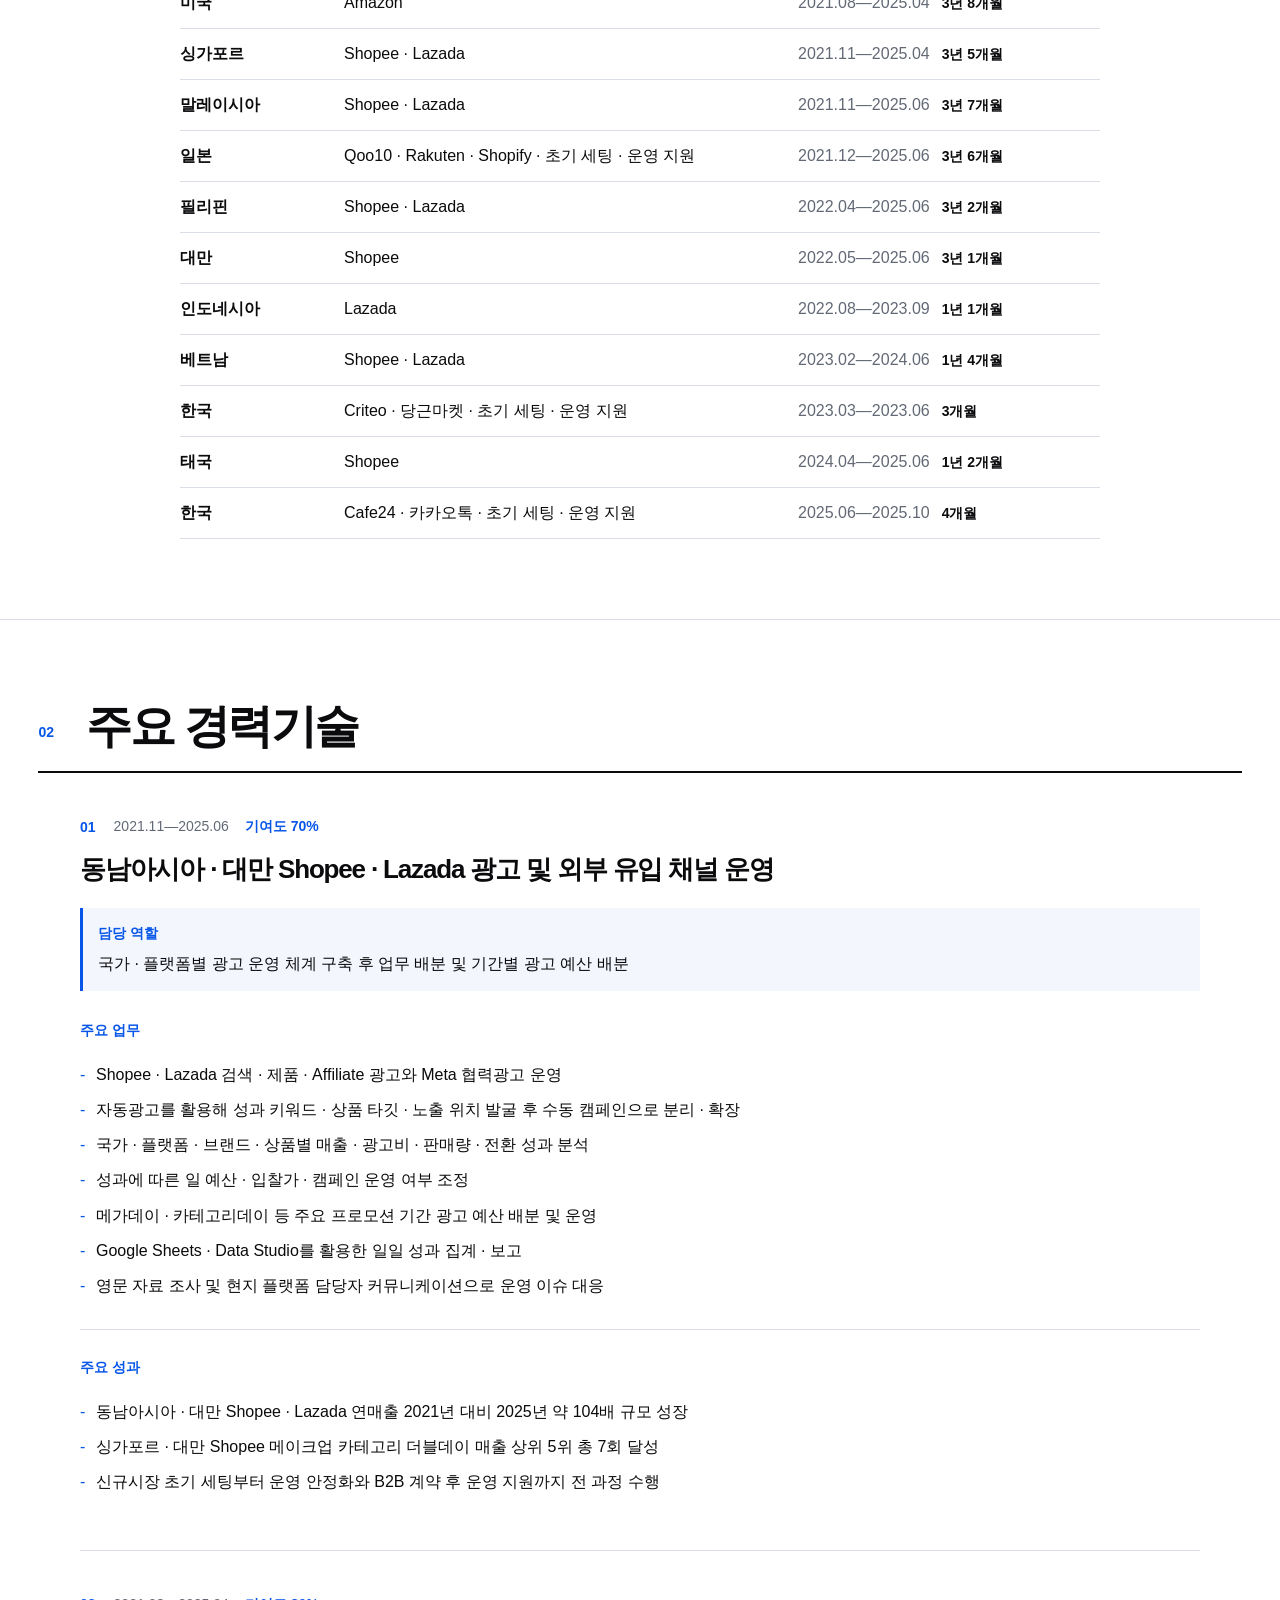
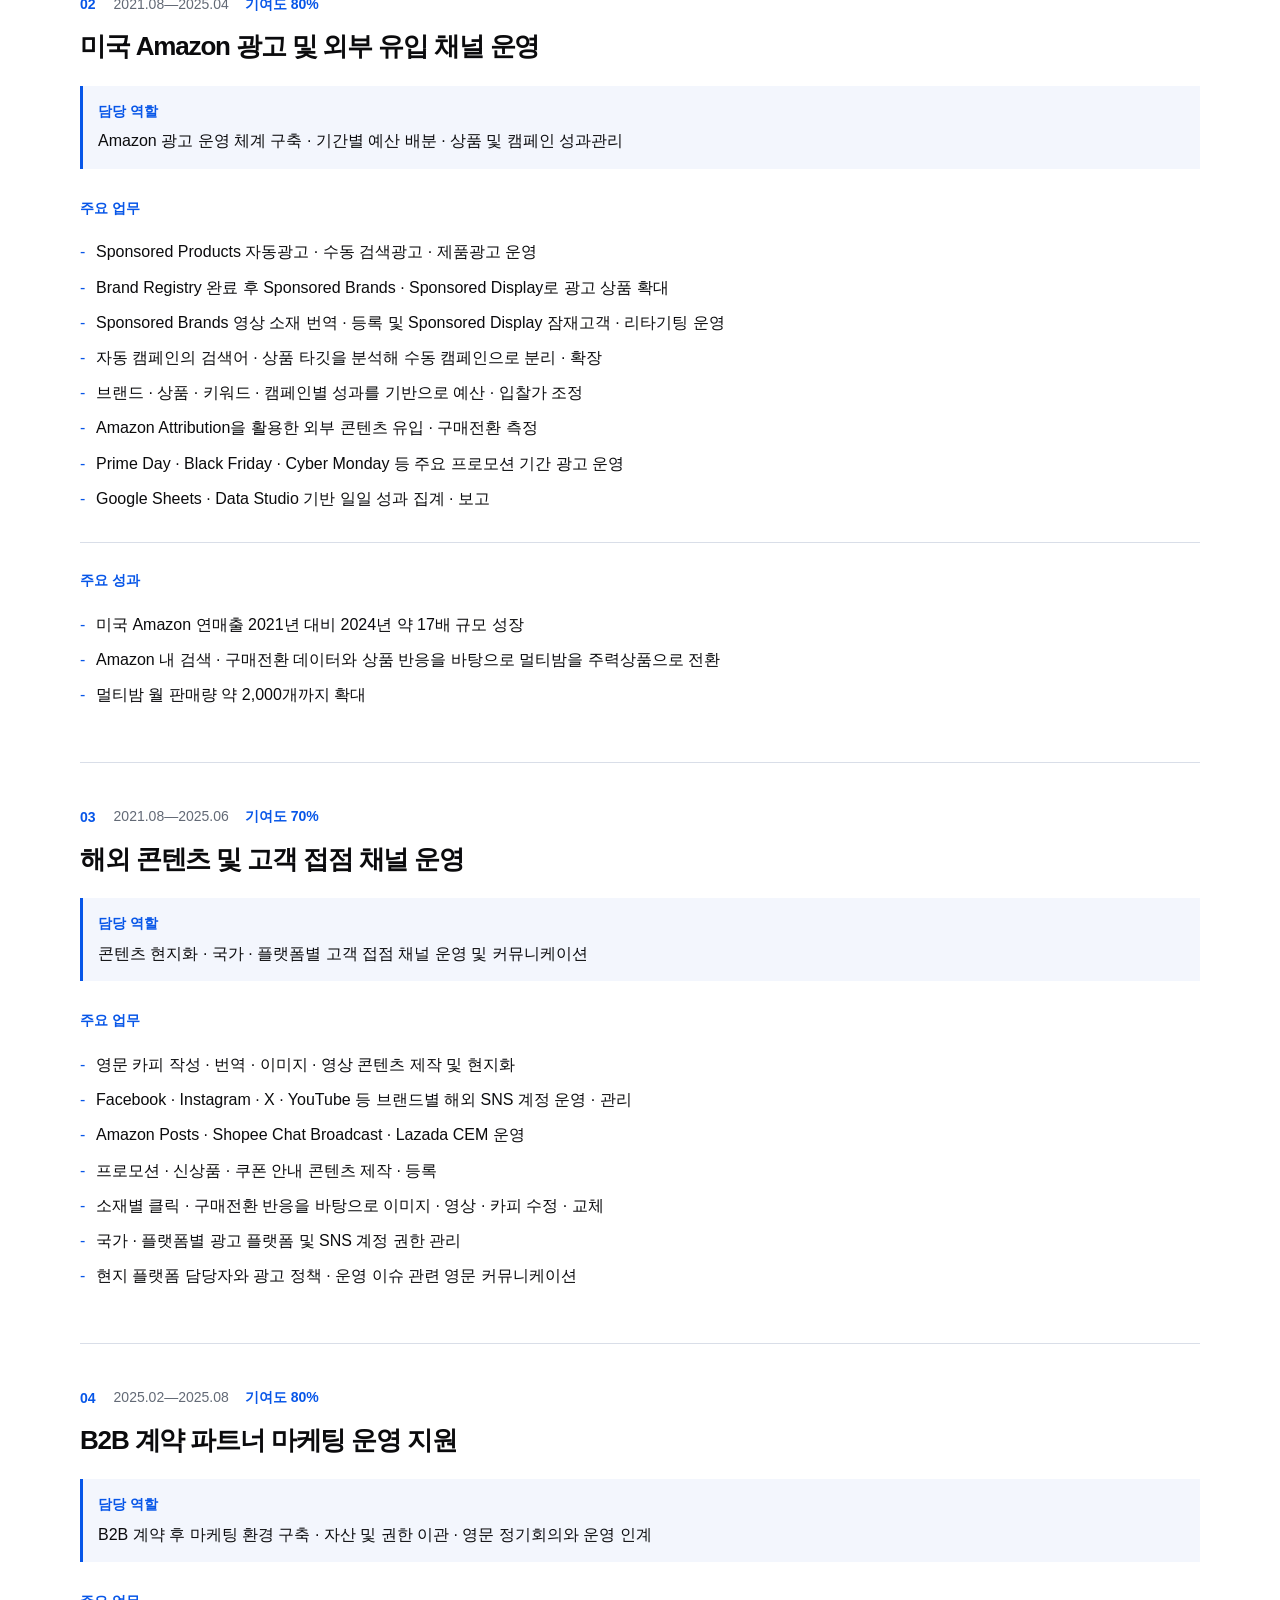
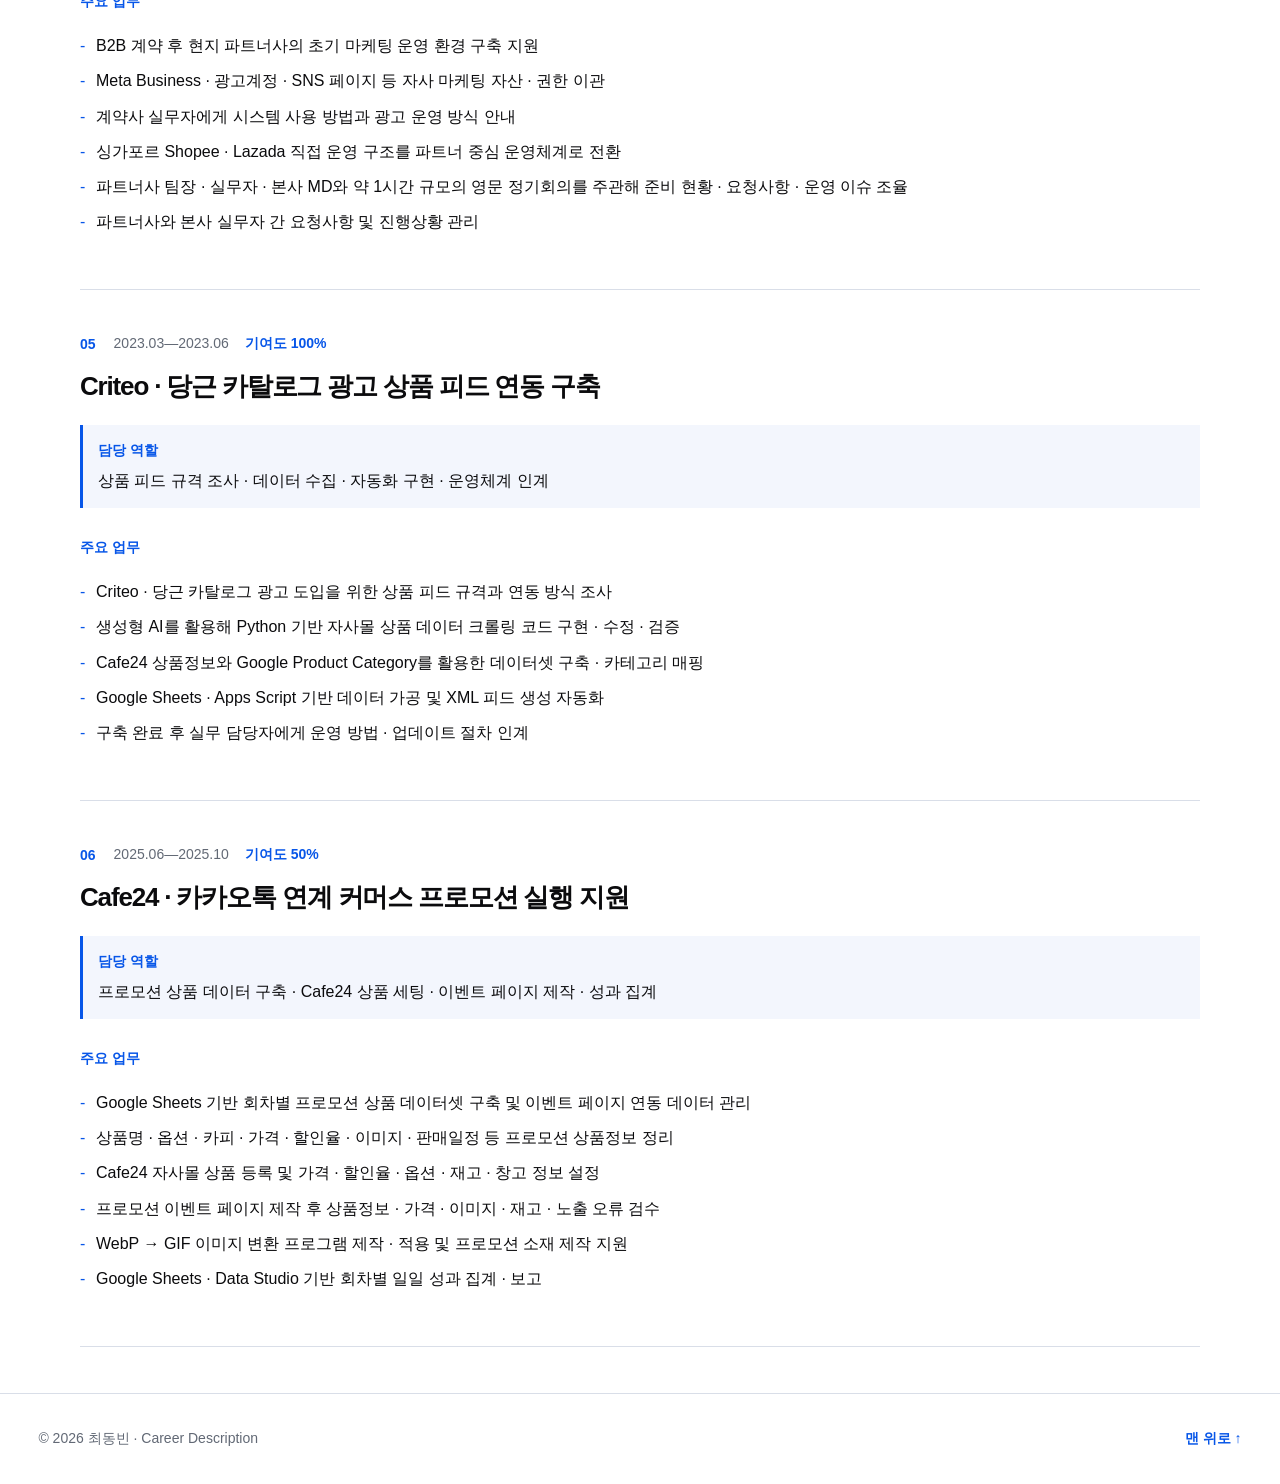
==== commit b55165dd: "Add DB favicon" ====
--- a/index.html
+++ b/index.html
@@ -5,6 +5,8 @@
   <meta name="viewport" content="width=device-width, initial-scale=1.0" />
   <meta name="description" content="최동빈 경력기술서 | 글로벌 이커머스 마케팅 및 해외사업 운영" />
   <meta name="theme-color" content="#ffffff" />
+  <link rel="icon" type="image/png" sizes="64x64" href="assets/favicon-db.png" />
+  <link rel="apple-touch-icon" href="assets/favicon-db.png" />
   <title>최동빈 | 경력기술서</title>
   <link rel="stylesheet" href="styles.css" />
   <script src="script.js" defer></script>
--- a/styles.css
+++ b/styles.css
@@ -264,8 +264,8 @@
     font-size:var(--text-display);
   }
   .market-table{
-    width:min(calc(100% - 48px),920px);
-    margin:30px 0 0 48px;
+    width:min(100%,920px);
+    margin:30px auto 0;
   }
   .market-row{
     grid-template-columns:140px 430px 250px;
@@ -484,3 +484,1013 @@
   .career-card{break-inside:avoid}
   a{color:#000}
 }
+
+
+/* Portfolio page */
+.site-nav a[aria-current="page"]{color:var(--blue);border-color:var(--blue)}
+.portfolio-main{padding-top:72px}
+.portfolio-hero{padding-top:78px;padding-bottom:64px;border-bottom:1px solid var(--line)}
+.portfolio-hero .eyebrow{margin-bottom:18px}
+.portfolio-hero h1{margin:0;font-size:var(--text-display);line-height:1.08;letter-spacing:-.045em}
+.portfolio-intro{max-width:920px;margin:18px 0 0;color:var(--muted);font-size:var(--text-emphasis);line-height:1.8}
+.portfolio-meta{display:grid;grid-template-columns:repeat(3,minmax(0,1fr));margin-top:40px;border-top:1px solid var(--black);border-bottom:1px solid var(--line)}
+.portfolio-meta>div{padding:18px 24px 18px 0}
+.portfolio-meta>div+div{padding-left:24px;border-left:1px solid var(--line)}
+.portfolio-meta span{display:block;margin-bottom:5px;color:var(--blue);font-size:var(--text-small);font-weight:850;letter-spacing:.08em}
+.portfolio-meta strong{display:block;font-size:var(--text-body);line-height:1.6}
+.portfolio-gallery{padding-top:68px;padding-bottom:108px}
+.portfolio-section-intro{display:block;margin-bottom:48px;padding-bottom:24px;border-bottom:1px solid var(--black)}
+.portfolio-section-intro--video{margin-top:120px}
+.portfolio-section-copy{min-width:0}
+.portfolio-section-copy h2{margin:0;font-size:clamp(30px,3vw,46px);line-height:1.06;letter-spacing:-.04em}
+.portfolio-section-copy>p:last-child{margin:10px 0 0;color:var(--muted);font-size:var(--text-body);line-height:1.6}
+.portfolio-pair{display:grid;grid-template-columns:repeat(2,minmax(0,1fr));gap:clamp(38px,5vw,72px);margin-bottom:96px}
+.creative-case{min-width:0}
+.creative-head{display:grid;grid-template-columns:40px minmax(0,1fr);gap:16px;align-items:start;padding-bottom:18px;border-bottom:1px solid var(--black)}
+.creative-head>span{padding-top:5px;color:var(--blue);font-size:var(--text-small);font-weight:850}
+.creative-head p{margin:0 0 4px;color:var(--muted);font-size:var(--text-small);font-weight:750;letter-spacing:.06em}
+.creative-head h2{margin:0;font-size:var(--text-title);line-height:1.28;letter-spacing:-.035em}
+.creative-stack{position:relative;margin-top:28px;overflow:hidden;background:#f7f8fb;border:1px solid var(--line)}
+.creative-stack img{display:block;height:auto;box-shadow:0 12px 30px rgba(11,11,13,.10)}
+.mixed-stack{aspect-ratio:1/1.04}
+.mixed-stack .creative-portrait{position:absolute;z-index:2;top:5%;left:4%;width:49%}
+.mixed-stack .creative-square{position:absolute;z-index:1;right:4%;bottom:6%;width:50%}
+.mixed-stack.reverse .creative-portrait{right:4%;left:auto}
+.mixed-stack.reverse .creative-square{right:auto;left:4%}
+.portrait-duo{aspect-ratio:1/1.04}
+.portrait-duo img{position:absolute;top:5%;left:4%;width:49%}
+.portrait-duo img+img{top:11%;right:4%;left:auto}
+.portrait-duo.reverse img{right:4%;left:auto}
+.portrait-duo.reverse img+img{right:auto;left:4%}
+.wide-case{margin-bottom:96px}
+.wide-case .creative-head{max-width:1120px;margin:0 auto}
+.wide-stack{max-width:1120px;aspect-ratio:1.72/1;margin:28px auto 0}
+.wide-stack .creative-landscape{position:absolute;z-index:1;top:8%;left:3%;width:68%}
+.wide-stack .creative-square{position:absolute;z-index:2;right:3%;bottom:8%;width:34%}
+.wide-stack.reverse .creative-landscape{right:3%;left:auto}
+.wide-stack.reverse .creative-square{right:auto;left:3%}
+.editorial-case{margin-bottom:0}
+.editorial-grid{display:grid;grid-template-columns:repeat(3,minmax(0,1fr));gap:24px;margin-top:28px}
+.editorial-grid figure{margin:0}
+.editorial-grid img{display:block;width:100%;height:auto;border:1px solid var(--line)}
+
+@media (max-width:900px){
+  .portfolio-meta{grid-template-columns:1fr}
+  .portfolio-meta>div{padding:16px 0;border-bottom:1px solid var(--line)}
+  .portfolio-meta>div+div{padding-left:0;border-left:0}
+  .portfolio-pair{grid-template-columns:1fr;gap:72px}
+  .mixed-stack,.portrait-duo{aspect-ratio:1/1.08}
+  .wide-stack{aspect-ratio:1.35/1}
+}
+
+@media (max-width:700px){
+  .portfolio-main{padding-top:64px}
+  .portfolio-hero{padding-top:58px;padding-bottom:48px}
+  .portfolio-intro{font-size:var(--text-body)}
+  .portfolio-gallery{padding-top:52px;padding-bottom:76px}
+  .portfolio-section-intro{gap:20px;margin-bottom:38px;padding-bottom:20px}
+  .portfolio-section-intro--video{margin-top:82px}
+  .portfolio-section-copy h2{font-size:clamp(28px,10vw,38px)}
+  .portfolio-section-copy>p:last-child{margin-top:10px}
+  .portfolio-pair{gap:58px;margin-bottom:70px}
+  .creative-head{grid-template-columns:30px 1fr;gap:10px}
+  .creative-stack{margin-top:20px}
+  .mixed-stack,.portrait-duo{aspect-ratio:1/1.16}
+  .mixed-stack .creative-portrait,.portrait-duo img{width:50%}
+  .mixed-stack .creative-square{width:51%}
+  .wide-case{margin-bottom:70px}
+  .wide-stack{aspect-ratio:1/1.05}
+  .wide-stack .creative-landscape{top:7%;left:3%;width:76%}
+  .wide-stack .creative-square{right:3%;bottom:7%;width:38%}
+  .wide-stack.reverse .creative-landscape{right:3%;left:auto}
+  .wide-stack.reverse .creative-square{right:auto;left:3%}
+  .editorial-grid{grid-template-columns:1fr;gap:34px}
+}
+
+
+/* Video portfolio */
+.video-case{margin-top:0}
+.video-grid{
+  display:grid;
+  grid-template-columns:repeat(3,minmax(0,1fr));
+  gap:clamp(24px,2.4vw,38px);
+  margin-top:34px;
+  align-items:start
+}
+.video-set{
+  min-width:0;
+  padding:0;
+  background:transparent;
+  border:0
+}
+.video-set--center{
+  grid-column:auto;
+  width:auto;
+  justify-self:stretch
+}
+.video-set-head{
+  display:flex;
+  align-items:baseline;
+  justify-content:space-between;
+  gap:16px;
+  padding:0 0 14px;
+  border-bottom:1px solid var(--black)
+}
+.video-set-head>span{
+  color:var(--blue);
+  font-size:var(--text-small);
+  font-weight:850;
+  letter-spacing:.08em
+}
+.video-set-meta{
+  display:flex;
+  align-items:center;
+  gap:8px;
+  text-align:right
+}
+.video-set-meta strong{
+  color:var(--black);
+  font-size:var(--text-small);
+  font-weight:800;
+  letter-spacing:.02em
+}
+.video-set-meta em{
+  font-style:normal;
+  color:var(--blue);
+  font-size:var(--text-small);
+  font-weight:850;
+  letter-spacing:.05em
+}
+.video-media{
+  display:grid;
+  grid-template-columns:repeat(2,minmax(0,1fr));
+  gap:12px;
+  align-items:center;
+  justify-content:center;
+  min-height:280px;
+  margin-top:18px;
+  padding:18px;
+  background:#f7f8fb;
+  border:1px solid var(--line)
+}
+.video-set--square .video-media{
+  grid-template-columns:repeat(2,minmax(0,1fr))
+}
+.video-set--portrait .video-media{
+  grid-template-columns:repeat(2,minmax(0,126px))
+}
+.video-media>*{min-width:0}
+.video-card{
+  position:relative;
+  display:block;
+  width:100%;
+  min-width:0;
+  padding:0;
+  overflow:hidden;
+  border:1px solid var(--line);
+  background:#eceff5;
+  cursor:pointer;
+  appearance:none;
+  box-shadow:0 12px 28px rgba(11,11,13,.08)
+}
+.video-card--square{aspect-ratio:1/1}
+.video-card--portrait{aspect-ratio:9/16}
+.video-card img{
+  display:block;
+  width:100%;
+  height:100%;
+  object-fit:cover;
+  transition:transform .22s ease,filter .22s ease
+}
+.video-card::after{
+  content:"";
+  position:absolute;
+  inset:0;
+  background:rgba(8,10,14,.04);
+  transition:background .2s ease
+}
+.video-card:hover img,.video-card:focus-visible img{
+  transform:scale(1.025);
+  filter:saturate(1.04)
+}
+.video-card:hover::after,.video-card:focus-visible::after{
+  background:rgba(8,10,14,.16)
+}
+.video-card:focus-visible{
+  outline:2px solid var(--blue);
+  outline-offset:3px
+}
+.video-play{
+  position:absolute;
+  z-index:2;
+  left:50%;
+  top:50%;
+  display:grid;
+  place-items:center;
+  width:50px;
+  height:50px;
+  border-radius:50%;
+  transform:translate(-50%,-50%);
+  background:rgba(255,255,255,.95);
+  color:var(--black);
+  font-size:var(--text-emphasis);
+  line-height:1;
+  padding-left:3px;
+  box-shadow:0 8px 24px rgba(0,0,0,.12)
+}
+.video-duration{
+  position:absolute;
+  z-index:2;
+  right:8px;
+  bottom:8px;
+  padding:3px 7px;
+  background:rgba(11,11,13,.78);
+  color:#fff;
+  font-size:var(--text-small);
+  font-variant-numeric:tabular-nums;
+  line-height:1.4
+}
+.video-modal[hidden]{display:none}
+.video-modal{
+  position:fixed;
+  inset:0;
+  z-index:100;
+  display:grid;
+  place-items:center;
+  padding:28px
+}
+.video-modal-backdrop{
+  position:absolute;
+  inset:0;
+  background:rgba(4,5,8,.78);
+  backdrop-filter:blur(5px)
+}
+.video-modal-dialog{
+  position:relative;
+  z-index:1;
+  background:#050505;
+  box-shadow:0 24px 90px rgba(0,0,0,.36)
+}
+.video-modal-dialog--square{width:min(90vw,82vh,720px)}
+.video-modal-dialog--portrait{width:min(90vw,calc(82vh * 9 / 16),460px)}
+.video-modal-dialog video{
+  display:block;
+  width:100%;
+  height:auto;
+  max-height:82vh;
+  background:#000
+}
+.video-modal-close{
+  position:absolute;
+  z-index:2;
+  top:-42px;
+  right:0;
+  width:36px;
+  height:36px;
+  padding:0;
+  border:0;
+  background:transparent;
+  color:#fff;
+  font-size:var(--text-title);
+  line-height:1;
+  cursor:pointer
+}
+body.video-open{overflow:hidden}
+
+@media (max-width:900px){
+  .video-grid{
+    grid-template-columns:1fr;
+    gap:54px
+  }
+  .video-set--center{
+    grid-column:auto;
+    width:100%
+  }
+  .video-media{
+    min-height:0;
+    padding:20px
+  }
+  .video-set--square .video-media{
+    max-width:620px;
+    margin-left:auto;
+    margin-right:auto
+  }
+  .video-set--portrait .video-media{
+    grid-template-columns:repeat(2,minmax(0,160px));
+    max-width:620px;
+    margin-left:auto;
+    margin-right:auto
+  }
+}
+
+@media (max-width:700px){
+  .video-case{margin-top:0}
+  .video-grid{
+    gap:42px;
+    margin-top:24px
+  }
+  .video-set-head{align-items:flex-start}
+  .video-set-meta{
+    flex-direction:column;
+    align-items:flex-end;
+    gap:2px
+  }
+  .video-media{
+    gap:8px;
+    margin-top:14px;
+    padding:12px
+  }
+  .video-set--square .video-media{max-width:100%}
+  .video-set--portrait .video-media{
+    grid-template-columns:repeat(2,minmax(0,138px));
+    max-width:100%
+  }
+  .video-play{
+    width:44px;
+    height:44px
+  }
+  .video-duration{
+    right:7px;
+    bottom:7px
+  }
+  .video-modal{padding:16px}
+  .video-modal-dialog--square{width:min(94vw,82vh)}
+  .video-modal-dialog--portrait{width:min(88vw,calc(82vh * 9 / 16))}
+}
+
+/* Video portfolio refined showcase v3 */
+.video-case{
+  margin-top:0;
+  padding-bottom:12px;
+}
+.video-grid{
+  display:grid;
+  grid-template-columns:repeat(2,minmax(0,1fr));
+  gap:clamp(58px,6vw,88px) clamp(38px,5vw,72px);
+  margin-top:34px;
+  align-items:start;
+}
+.video-set{
+  min-width:0;
+}
+.video-set:nth-child(3){
+  grid-column:1 / -1;
+  width:min(100%,760px);
+  justify-self:center;
+}
+.video-set-head{
+  display:flex;
+  align-items:baseline;
+  justify-content:space-between;
+  gap:18px;
+  padding:0 0 13px;
+  border-bottom:1px solid var(--black);
+}
+.video-set-head>span{
+  color:var(--blue);
+  font-size:var(--text-small);
+  font-weight:850;
+  letter-spacing:.08em;
+}
+.video-set-meta{
+  display:flex;
+  align-items:baseline;
+  gap:9px;
+  text-align:right;
+}
+.video-set-meta strong{
+  color:var(--black);
+  font-size:var(--text-small);
+  font-weight:800;
+  letter-spacing:.025em;
+}
+.video-set-meta em{
+  color:var(--blue);
+  font-size:var(--text-small);
+  font-style:normal;
+  font-weight:850;
+  letter-spacing:.045em;
+}
+.video-media{
+  position:relative;
+  display:block;
+  margin-top:28px;
+  overflow:hidden;
+  background:#f7f8fb;
+  border:1px solid var(--line);
+  isolation:isolate;
+}
+.video-set--square .video-media{
+  aspect-ratio:1/1.03;
+}
+.video-set--portrait .video-media{
+  aspect-ratio:1/1.03;
+}
+.video-set:nth-child(3) .video-media{
+  aspect-ratio:1.55/1;
+}
+.video-card{
+  position:absolute;
+  display:block;
+  width:auto;
+  min-width:0;
+  padding:0;
+  overflow:hidden;
+  border:0;
+  background:#eceff5;
+  cursor:pointer;
+  appearance:none;
+  box-shadow:0 12px 30px rgba(11,11,13,.10);
+  transition:transform .22s ease,box-shadow .22s ease;
+}
+.video-card--square{aspect-ratio:1/1}
+.video-card--portrait{aspect-ratio:9/16}
+.video-set--square .video-card:first-child{
+  z-index:2;
+  top:7%;
+  left:5%;
+  width:56%;
+}
+.video-set--square .video-card:last-child{
+  z-index:1;
+  right:5%;
+  bottom:7%;
+  width:52%;
+}
+.video-set--portrait .video-card:first-child{
+  z-index:2;
+  top:6%;
+  left:9%;
+  height:84%;
+}
+.video-set--portrait .video-card:last-child{
+  z-index:1;
+  right:9%;
+  bottom:6%;
+  height:78%;
+}
+.video-set:nth-child(3) .video-card:first-child{
+  top:7%;
+  left:21%;
+  height:86%;
+}
+.video-set:nth-child(3) .video-card:last-child{
+  right:21%;
+  bottom:7%;
+  height:80%;
+}
+.video-card img{
+  display:block;
+  width:100%;
+  height:100%;
+  object-fit:cover;
+  transition:filter .22s ease;
+}
+.video-card::after{
+  content:"";
+  position:absolute;
+  inset:0;
+  background:rgba(8,10,14,.025);
+  transition:background .2s ease;
+}
+.video-card:hover,
+.video-card:focus-visible{
+  z-index:4;
+  transform:translateY(-4px);
+  box-shadow:0 18px 40px rgba(11,11,13,.14);
+}
+.video-card:hover img,
+.video-card:focus-visible img{
+  filter:saturate(1.035);
+}
+.video-card:hover::after,
+.video-card:focus-visible::after{
+  background:rgba(8,10,14,.08);
+}
+.video-card:focus-visible{
+  outline:2px solid var(--blue);
+  outline-offset:3px;
+}
+.video-play{
+  position:absolute;
+  z-index:2;
+  left:50%;
+  top:50%;
+  display:grid;
+  place-items:center;
+  width:46px;
+  height:46px;
+  border-radius:50%;
+  transform:translate(-50%,-50%);
+  background:rgba(255,255,255,.95);
+  color:var(--black);
+  font-size:16px;
+  line-height:1;
+  padding-left:2px;
+  box-shadow:0 7px 20px rgba(0,0,0,.12);
+  transition:transform .18s ease,background .18s ease;
+}
+.video-card:hover .video-play,
+.video-card:focus-visible .video-play{
+  transform:translate(-50%,-50%) scale(1.04);
+  background:#fff;
+}
+.video-duration{
+  position:absolute;
+  z-index:2;
+  right:8px;
+  bottom:8px;
+  padding:3px 7px;
+  background:rgba(11,11,13,.76);
+  color:#fff;
+  font-size:12px;
+  font-variant-numeric:tabular-nums;
+  line-height:1.4;
+}
+.video-modal[hidden]{display:none}
+.video-modal{
+  position:fixed;
+  inset:0;
+  z-index:100;
+  display:grid;
+  place-items:center;
+  padding:28px;
+}
+.video-modal-backdrop{
+  position:absolute;
+  inset:0;
+  background:rgba(4,5,8,.78);
+  backdrop-filter:blur(5px);
+}
+.video-modal-dialog{
+  position:relative;
+  z-index:1;
+  background:#050505;
+  box-shadow:0 24px 90px rgba(0,0,0,.36);
+}
+.video-modal-dialog--square{width:min(90vw,82vh,720px)}
+.video-modal-dialog--portrait{width:min(90vw,calc(82vh * 9 / 16),460px)}
+.video-modal-dialog video{
+  display:block;
+  width:100%;
+  height:auto;
+  max-height:82vh;
+  background:#000;
+}
+.video-modal-close{
+  position:absolute;
+  z-index:2;
+  top:-42px;
+  right:0;
+  width:36px;
+  height:36px;
+  padding:0;
+  border:0;
+  background:transparent;
+  color:#fff;
+  font-size:var(--text-title);
+  line-height:1;
+  cursor:pointer;
+}
+body.video-open{overflow:hidden}
+
+@media (max-width:900px){
+  .video-grid{
+    grid-template-columns:1fr;
+    gap:58px;
+  }
+  .video-set:nth-child(3){
+    grid-column:auto;
+    width:100%;
+  }
+  .video-media{
+    width:min(100%,680px);
+    margin-left:auto;
+    margin-right:auto;
+  }
+  .video-set--square .video-media,
+  .video-set--portrait .video-media{
+    aspect-ratio:1/1.03;
+  }
+  .video-set:nth-child(3) .video-media{
+    aspect-ratio:1.35/1;
+  }
+  .video-set:nth-child(3) .video-card:first-child{left:17%}
+  .video-set:nth-child(3) .video-card:last-child{right:17%}
+}
+
+@media (max-width:700px){
+  .video-grid{
+    gap:46px;
+    margin-top:26px;
+  }
+  .video-set-head{align-items:flex-start}
+  .video-set-meta{
+    flex-direction:column;
+    align-items:flex-end;
+    gap:1px;
+  }
+  .video-media{margin-top:20px}
+  .video-set--square .video-card:first-child{width:58%}
+  .video-set--square .video-card:last-child{width:54%}
+  .video-set--portrait .video-card:first-child{
+    left:6%;
+    height:84%;
+  }
+  .video-set--portrait .video-card:last-child{
+    right:6%;
+    height:78%;
+  }
+  .video-set:nth-child(3) .video-media{
+    aspect-ratio:1/1.12;
+  }
+  .video-set:nth-child(3) .video-card:first-child{
+    left:8%;
+    height:86%;
+  }
+  .video-set:nth-child(3) .video-card:last-child{
+    right:8%;
+    height:80%;
+  }
+  .video-play{
+    width:42px;
+    height:42px;
+    font-size:15px;
+  }
+  .video-duration{
+    right:7px;
+    bottom:7px;
+  }
+  .video-modal{padding:16px}
+  .video-modal-dialog--square{width:min(94vw,82vh)}
+  .video-modal-dialog--portrait{width:min(88vw,calc(82vh * 9 / 16))}
+}
+
+
+/* Video strategy context */
+.video-lead{
+  max-width:900px;
+  margin:22px 0 0 56px;
+  color:#343941;
+  font-size:var(--text-body);
+  line-height:1.82;
+}
+.video-context{
+  display:grid;
+  grid-template-columns:1.2fr .9fr 1.2fr;
+  margin:30px 0 0 56px;
+  border-top:1px solid var(--black);
+  border-bottom:1px solid var(--line);
+}
+.video-context>div{
+  min-width:0;
+  padding:18px 22px 20px 0;
+}
+.video-context>div+div{
+  padding-left:22px;
+  border-left:1px solid var(--line);
+}
+.video-context span{
+  display:block;
+  margin-bottom:5px;
+  color:var(--blue);
+  font-size:var(--text-small);
+  font-weight:850;
+  letter-spacing:.08em;
+}
+.video-context strong{
+  display:block;
+  font-size:var(--text-body);
+  line-height:1.55;
+  letter-spacing:-.015em;
+}
+.video-context p{
+  margin:7px 0 0;
+  color:var(--muted);
+  font-size:var(--text-small);
+  line-height:1.7;
+}
+.video-set-purpose{
+  min-height:48px;
+  margin:11px 0 -8px;
+  color:var(--muted);
+  font-size:var(--text-small);
+  line-height:1.65;
+}
+.video-set:nth-child(3) .video-set-purpose{
+  min-height:0;
+}
+@media (max-width:900px){
+  .video-lead{
+    margin-left:0;
+  }
+  .video-context{
+    grid-template-columns:1fr;
+    margin-left:0;
+  }
+  .video-context>div{
+    padding:16px 0;
+    border-bottom:1px solid var(--line);
+  }
+  .video-context>div+div{
+    padding-left:0;
+    border-left:0;
+  }
+  .video-context>div:last-child{
+    border-bottom:0;
+  }
+  .video-set-purpose{
+    min-height:0;
+    margin-bottom:-4px;
+  }
+}
+@media (max-width:700px){
+  .video-lead{
+    margin-top:18px;
+    font-size:var(--text-small);
+    line-height:1.75;
+  }
+  .video-context{
+    margin-top:22px;
+  }
+  .video-context strong{
+    font-size:var(--text-small);
+  }
+}
+
+
+/* Video editorial layout refresh */
+.video-case{
+  margin-top:0;
+  padding-bottom:8px;
+}
+
+.video-intro-panel{
+  margin:24px 0 42px 56px;
+}
+
+.video-intro-panel .video-lead{
+  max-width:none;
+  margin:0;
+  padding:22px 24px;
+  background:#f7f8fb;
+  border:1px solid var(--line);
+  border-top:2px solid var(--black);
+  color:#2e333b;
+  font-size:var(--text-body);
+  line-height:1.85;
+}
+
+.video-overview{
+  display:grid;
+  grid-template-columns:repeat(3,minmax(0,1fr));
+  gap:16px;
+  margin-top:18px;
+}
+
+.video-overview article{
+  padding:18px 18px 20px;
+  background:#fff;
+  border:1px solid var(--line);
+}
+
+.video-overview span{
+  display:block;
+  margin-bottom:6px;
+  color:var(--blue);
+  font-size:var(--text-small);
+  font-weight:850;
+  letter-spacing:.08em;
+}
+
+.video-overview strong{
+  display:block;
+  font-size:var(--text-body);
+  line-height:1.55;
+  letter-spacing:-.015em;
+}
+
+.video-overview p{
+  margin:8px 0 0;
+  color:var(--muted);
+  font-size:var(--text-small);
+  line-height:1.72;
+}
+
+.video-showcases{
+  display:grid;
+  gap:54px;
+  margin-left:56px;
+}
+
+.video-showcase{
+  display:grid;
+  grid-template-columns:minmax(280px,.78fr) minmax(0,1.22fr);
+  gap:34px;
+  align-items:center;
+}
+
+.video-showcase--reverse .video-showcase-copy{order:2}
+.video-showcase--reverse .video-showcase-media{order:1}
+
+.video-showcase-copy{min-width:0}
+
+.video-set-head{
+  display:flex;
+  align-items:baseline;
+  justify-content:space-between;
+  gap:16px;
+  padding-bottom:12px;
+  border-bottom:1px solid var(--black);
+}
+
+.video-set-head>span{
+  color:var(--blue);
+  font-size:var(--text-small);
+  font-weight:850;
+  letter-spacing:.08em;
+}
+
+.video-set-meta{
+  display:flex;
+  align-items:baseline;
+  gap:8px;
+  text-align:right;
+}
+
+.video-set-meta strong{
+  color:var(--black);
+  font-size:var(--text-small);
+  font-weight:800;
+  letter-spacing:.03em;
+}
+
+.video-set-meta em{
+  color:var(--blue);
+  font-size:var(--text-small);
+  font-style:normal;
+  font-weight:850;
+  letter-spacing:.05em;
+}
+
+.video-showcase .video-set-purpose{
+  min-height:0;
+  margin:14px 0 0;
+  color:var(--black);
+  font-size:var(--text-body);
+  line-height:1.72;
+}
+
+.video-set-points{
+  margin:14px 0 0;
+  padding:0;
+  list-style:none;
+  display:grid;
+  gap:8px;
+}
+
+.video-set-points li{
+  position:relative;
+  padding:0 0 0 14px;
+  color:var(--muted);
+  font-size:var(--text-small);
+  line-height:1.72;
+}
+
+.video-set-points li::before{
+  content:"";
+  position:absolute;
+  left:0;
+  top:.72em;
+  width:5px;
+  height:5px;
+  border-radius:50%;
+  background:var(--blue);
+}
+
+.video-showcase-media{
+  display:grid;
+  grid-template-columns:repeat(2,minmax(0,1fr));
+  gap:16px;
+  padding:18px;
+  background:#f7f8fb;
+  border:1px solid var(--line);
+}
+
+.video-showcase .video-card{
+  position:relative;
+  inset:auto;
+  display:block;
+  width:100%;
+  min-width:0;
+  height:auto;
+  padding:0;
+  overflow:hidden;
+  border:1px solid var(--line);
+  background:#eceff5;
+  cursor:pointer;
+  appearance:none;
+  box-shadow:0 10px 26px rgba(11,11,13,.08);
+  transform:none;
+  transition:transform .2s ease,box-shadow .2s ease;
+}
+
+.video-showcase .video-card--square{aspect-ratio:1/1}
+.video-showcase .video-card--portrait{aspect-ratio:9/16}
+
+.video-showcase .video-card img{
+  display:block;
+  width:100%;
+  height:100%;
+  object-fit:cover;
+  transition:transform .22s ease,filter .22s ease;
+}
+
+.video-showcase .video-card::after{
+  content:"";
+  position:absolute;
+  inset:0;
+  background:rgba(8,10,14,.04);
+  transition:background .2s ease;
+}
+
+.video-showcase .video-card:hover,
+.video-showcase .video-card:focus-visible{
+  transform:translateY(-3px);
+  box-shadow:0 16px 36px rgba(11,11,13,.12);
+}
+
+.video-showcase .video-card:hover img,
+.video-showcase .video-card:focus-visible img{
+  transform:scale(1.02);
+  filter:saturate(1.03);
+}
+
+.video-showcase .video-card:hover::after,
+.video-showcase .video-card:focus-visible::after{
+  background:rgba(8,10,14,.10);
+}
+
+.video-showcase .video-card:focus-visible{
+  outline:2px solid var(--blue);
+  outline-offset:3px;
+}
+
+@media (max-width:900px){
+  .video-intro-panel,
+  .video-showcases{margin-left:0}
+
+  .video-overview{grid-template-columns:1fr}
+
+  .video-showcase{
+    grid-template-columns:1fr;
+    gap:20px;
+  }
+
+  .video-showcase--reverse .video-showcase-copy,
+  .video-showcase--reverse .video-showcase-media{order:initial}
+}
+
+@media (max-width:700px){
+  .video-intro-panel .video-lead{
+    padding:18px;
+    font-size:var(--text-small);
+    line-height:1.8;
+  }
+
+  .video-overview{gap:12px}
+  .video-showcases{gap:42px}
+
+  .video-set-head{align-items:flex-start}
+
+  .video-set-meta{
+    flex-direction:column;
+    align-items:flex-end;
+    gap:2px;
+  }
+
+  .video-showcase-media{
+    gap:10px;
+    padding:12px;
+  }
+}
+
+
+/* Portfolio hero/meta desktop one-line layout */
+@media (min-width: 901px){
+  .portfolio-intro{
+    max-width:none;
+    white-space:nowrap;
+  }
+
+  .portfolio-meta{
+    grid-template-columns:repeat(3,minmax(0,1fr));
+    column-gap:0;
+    align-items:start;
+  }
+
+  .portfolio-meta strong{
+    white-space:nowrap;
+    font-size:.95em;
+  }
+}
